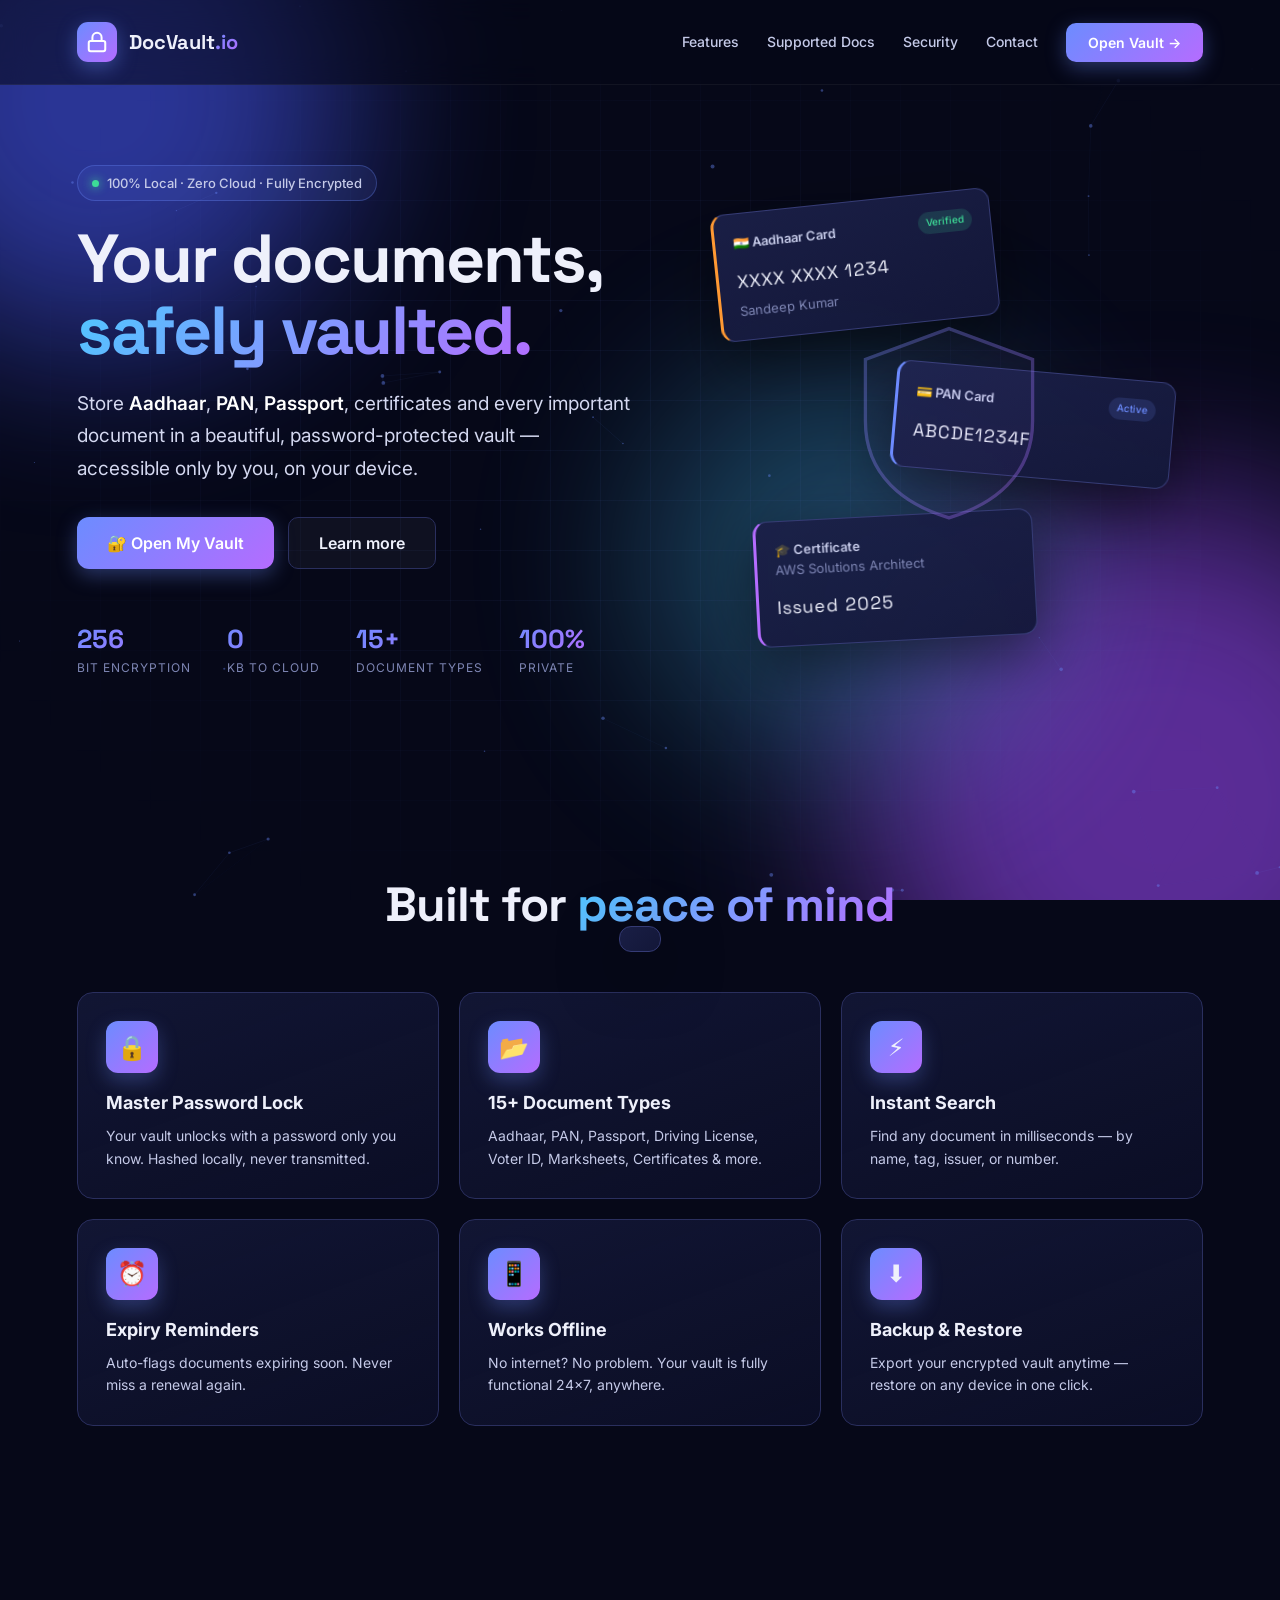
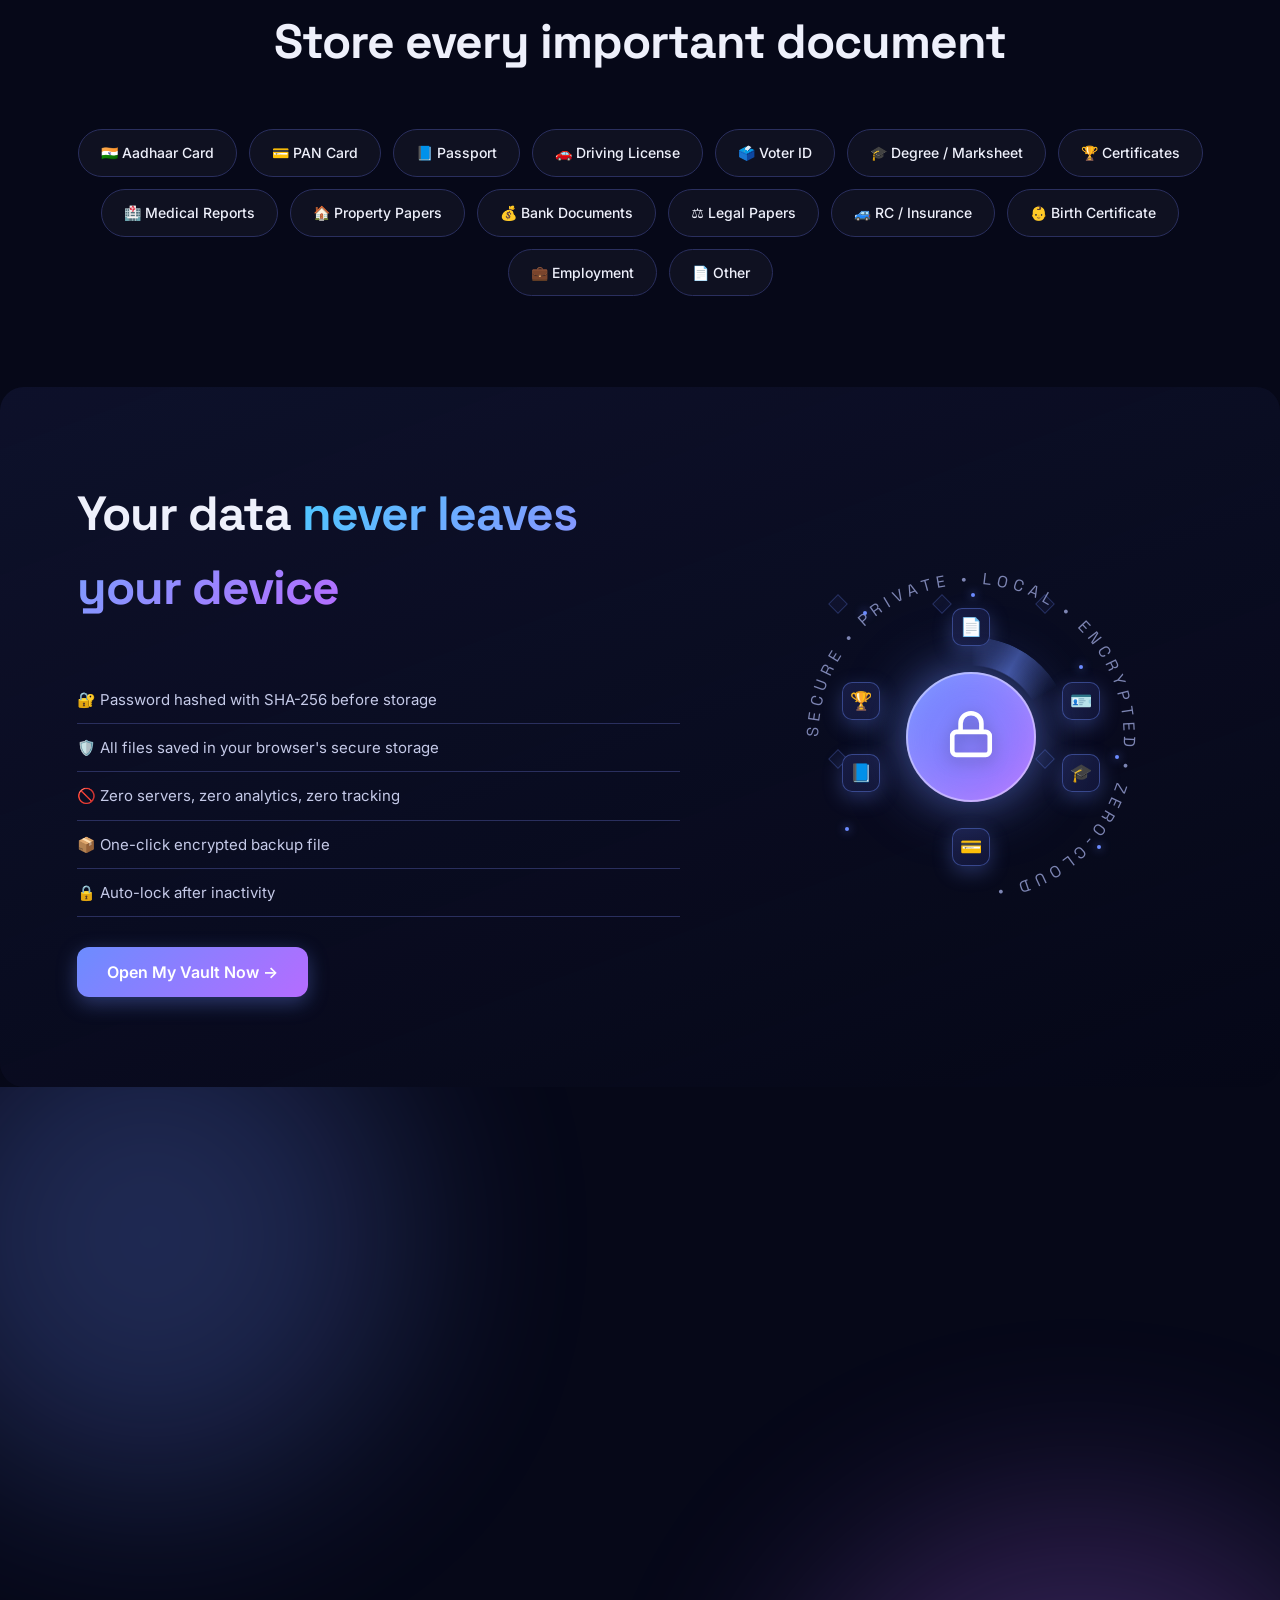
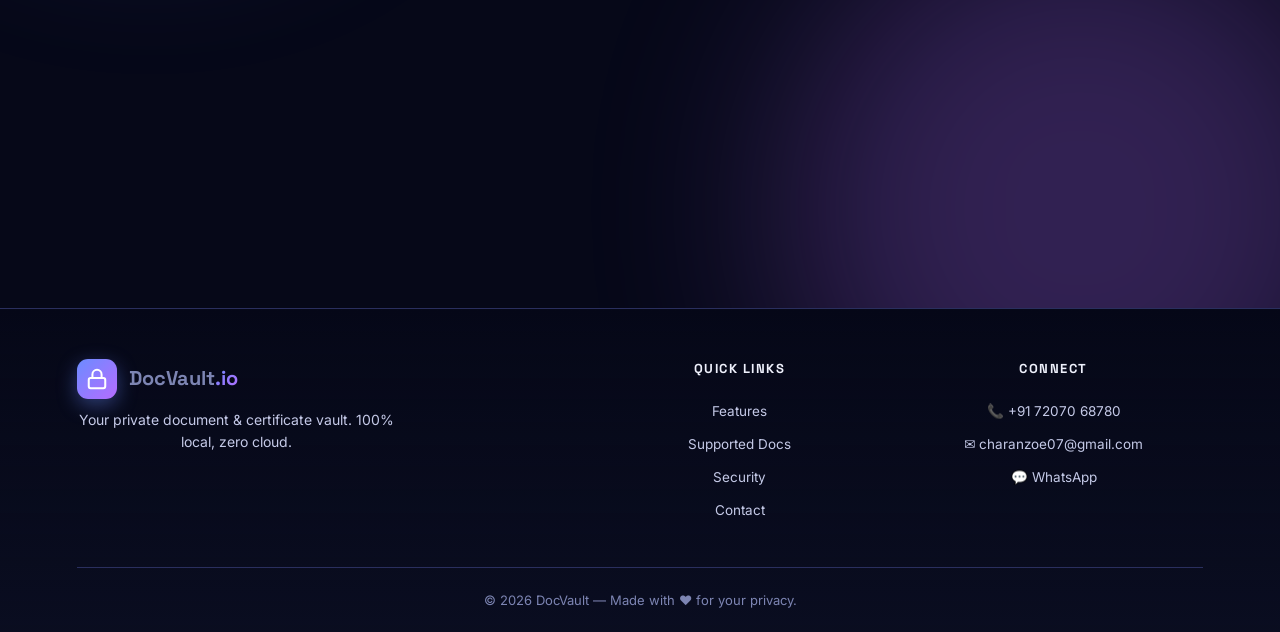
==== index.html @ 06a304a6 "Add mobile nav burger menu with dropdown for landing page links" ====
<!DOCTYPE html>
<html lang="en">
<head>
<meta charset="UTF-8" />
<meta name="viewport" content="width=device-width, initial-scale=1.0, viewport-fit=cover"/>
<meta name="theme-color" content="#0b1020"/>
<meta name="apple-mobile-web-app-capable" content="yes"/>
<meta name="apple-mobile-web-app-status-bar-style" content="black-translucent"/>
<meta name="mobile-web-app-capable" content="yes"/>
<meta name="description" content="DocVault — Secure, local-first vault for storing Aadhaar, PAN, certificates and all your important documents."/>
<title>DocVault — Secure Digital Document & Certificate Vault</title>
<link rel="preconnect" href="https://fonts.googleapis.com">
<link rel="preconnect" href="https://fonts.gstatic.com" crossorigin>
<link href="https://fonts.googleapis.com/css2?family=Inter:wght@400;500;600;700;800&family=Space+Grotesk:wght@500;700&family=Playfair+Display:ital,wght@1,700&display=swap" rel="stylesheet">
<link rel="stylesheet" href="styles.css"/>
</head>
<body>

<!-- ANIMATED BACKGROUND -->
<div class="bg-anim">
  <div class="orb orb1"></div>
  <div class="orb orb2"></div>
  <div class="orb orb3"></div>
  <div class="grid-overlay"></div>
  <canvas id="particles"></canvas>
</div>

<!-- LANDING / HERO -->
<section id="landing" class="landing">
  <nav class="nav-top">
    <div class="logo">
      <div class="logo-mark">
        <svg viewBox="0 0 24 24" fill="none" stroke="currentColor" stroke-width="2.2">
          <rect x="3" y="11" width="18" height="11" rx="2"/>
          <path d="M7 11V7a5 5 0 0110 0v4"/>
        </svg>
      </div>
      <div class="logo-text">DocVault<span>.io</span></div>
    </div>
    <button class="nav-burger" id="navBurger" aria-label="Menu">
      <span></span><span></span><span></span>
    </button>
    <div class="nav-links" id="navLinks">
      <a href="#features">Features</a>
      <a href="#docs">Supported Docs</a>
      <a href="#security">Security</a>
      <a href="#contact">Contact</a>
      <button id="goAppBtn" class="btn-primary">Open Vault →</button>
    </div>
  </nav>

  <div class="hero" id="heroSpot">
    <div class="hero-text">
      <div class="badge"><span class="dot"></span> 100% Local · Zero Cloud · Fully Encrypted</div>
      <h1>Your documents,<br/><span class="grad-text" id="rotateWord">safely vaulted.</span></h1>
      <p class="hero-sub">Store <b>Aadhaar</b>, <b>PAN</b>, <b>Passport</b>, certificates and every important document in a beautiful, password-protected vault — accessible only by you, on your device.</p>
      <div class="hero-cta">
        <button id="heroOpen" class="btn-primary big">🔐 Open My Vault</button>
        <button id="heroLearn" class="btn-ghost big">Learn more</button>
      </div>
      <div class="hero-stats">
        <div><b data-count="256">0</b><span>Bit Encryption</span></div>
        <div><b data-count="0">0</b><span>KB to Cloud</span></div>
        <div><b data-count="15" data-suffix="+">0</b><span>Document Types</span></div>
        <div><b data-count="100" data-suffix="%">0</b><span>Private</span></div>
      </div>
    </div>

    <div class="hero-visual">
      <div class="float-card card-aadhaar">
        <div class="fc-head">
          <span>🇮🇳 Aadhaar Card</span><span class="fc-status">Verified</span>
        </div>
        <div class="fc-num">XXXX XXXX 1234</div>
        <div class="fc-name">Sandeep Kumar</div>
      </div>
      <div class="float-card card-pan">
        <div class="fc-head"><span>💳 PAN Card</span><span class="fc-status ok">Active</span></div>
        <div class="fc-num">ABCDE1234F</div>
      </div>
      <div class="float-card card-cert">
        <div class="fc-head"><span>🎓 Certificate</span></div>
        <div class="fc-name">AWS Solutions Architect</div>
        <div class="fc-num">Issued 2025</div>
      </div>
      <div class="shield-anim">
        <svg viewBox="0 0 100 100">
          <defs>
            <linearGradient id="shieldG" x1="0" x2="1" y1="0" y2="1">
              <stop offset="0%" stop-color="#7b8cff"/>
              <stop offset="100%" stop-color="#b56cff"/>
            </linearGradient>
          </defs>
          <path d="M50 8 L88 22 V50 C88 75 70 88 50 94 C30 88 12 75 12 50 V22 Z"
                fill="url(#shieldG)" opacity=".15"/>
          <path d="M50 8 L88 22 V50 C88 75 70 88 50 94 C30 88 12 75 12 50 V22 Z"
                fill="none" stroke="url(#shieldG)" stroke-width="1.5"/>
          <path class="check-path" d="M35 52 L46 63 L66 40" fill="none" stroke="url(#shieldG)" stroke-width="3" stroke-linecap="round" stroke-linejoin="round"/>
        </svg>
      </div>
    </div>
  </div>

  <!-- FEATURES -->
  <section id="features" class="section">
    <h2 class="sec-title">Built for <span class="grad-text">peace of mind</span></h2>
    <div class="feat-grid">
      <div class="feat reveal">
        <div class="feat-icon">🔒</div>
        <h3>Master Password Lock</h3>
        <p>Your vault unlocks with a password only you know. Hashed locally, never transmitted.</p>
      </div>
      <div class="feat reveal">
        <div class="feat-icon">📂</div>
        <h3>15+ Document Types</h3>
        <p>Aadhaar, PAN, Passport, Driving License, Voter ID, Marksheets, Certificates & more.</p>
      </div>
      <div class="feat reveal">
        <div class="feat-icon">⚡</div>
        <h3>Instant Search</h3>
        <p>Find any document in milliseconds — by name, tag, issuer, or number.</p>
      </div>
      <div class="feat reveal">
        <div class="feat-icon">⏰</div>
        <h3>Expiry Reminders</h3>
        <p>Auto-flags documents expiring soon. Never miss a renewal again.</p>
      </div>
      <div class="feat reveal">
        <div class="feat-icon">📱</div>
        <h3>Works Offline</h3>
        <p>No internet? No problem. Your vault is fully functional 24×7, anywhere.</p>
      </div>
      <div class="feat reveal">
        <div class="feat-icon">⬇</div>
        <h3>Backup & Restore</h3>
        <p>Export your encrypted vault anytime — restore on any device in one click.</p>
      </div>
    </div>
  </section>

  <!-- SUPPORTED DOCS -->
  <section id="docs" class="section">
    <h2 class="sec-title">Store every important document</h2>
    <div class="doc-types">
      <div class="dt reveal">🇮🇳 Aadhaar Card</div>
      <div class="dt reveal">💳 PAN Card</div>
      <div class="dt reveal">📘 Passport</div>
      <div class="dt reveal">🚗 Driving License</div>
      <div class="dt reveal">🗳️ Voter ID</div>
      <div class="dt reveal">🎓 Degree / Marksheet</div>
      <div class="dt reveal">🏆 Certificates</div>
      <div class="dt reveal">🏥 Medical Reports</div>
      <div class="dt reveal">🏠 Property Papers</div>
      <div class="dt reveal">💰 Bank Documents</div>
      <div class="dt reveal">⚖️ Legal Papers</div>
      <div class="dt reveal">🚙 RC / Insurance</div>
      <div class="dt reveal">👶 Birth Certificate</div>
      <div class="dt reveal">💼 Employment</div>
      <div class="dt reveal">📄 Other</div>
    </div>
  </section>

  <!-- SECURITY -->
  <section id="security" class="section sec-security">
    <div class="sec-flex">
      <div>
        <h2 class="sec-title left">Your data <span class="grad-text">never leaves your device</span></h2>
        <ul class="sec-list">
          <li>🔐 Password hashed with SHA-256 before storage</li>
          <li>🛡️ All files saved in your browser's secure storage</li>
          <li>🚫 Zero servers, zero analytics, zero tracking</li>
          <li>📦 One-click encrypted backup file</li>
          <li>🔒 Auto-lock after inactivity</li>
        </ul>
        <button id="ctaOpen" class="btn-primary big">Open My Vault Now →</button>
      </div>
      <div class="vault-illus">
        <!-- Outer rotating ring with text -->
        <svg class="orbit-text" viewBox="0 0 200 200">
          <defs>
            <path id="textCircle" d="M 100,100 m -85,0 a 85,85 0 1,1 170,0 a 85,85 0 1,1 -170,0"/>
          </defs>
          <text fill="#7d85b3" font-size="9" letter-spacing="3" font-family="'Space Grotesk',monospace">
            <textPath href="#textCircle">SECURE • PRIVATE • LOCAL • ENCRYPTED • ZERO-CLOUD • </textPath>
          </text>
        </svg>

        <!-- Hex grid -->
        <div class="hex-grid">
          <div class="hex"></div><div class="hex"></div><div class="hex"></div>
          <div class="hex"></div><div class="hex"></div><div class="hex"></div>
        </div>

        <!-- Scan beam -->
        <div class="scan-beam"></div>

        <!-- Orbiting docs -->
        <div class="orbit">
          <div class="orb-doc d1">📄</div>
          <div class="orb-doc d2">🪪</div>
          <div class="orb-doc d3">🎓</div>
          <div class="orb-doc d4">💳</div>
          <div class="orb-doc d5">📘</div>
          <div class="orb-doc d6">🏆</div>
        </div>

        <!-- Inner vault core -->
        <div class="vault-core">
          <div class="vault-glow"></div>
          <div class="vault-icon">
            <svg viewBox="0 0 24 24" fill="none" stroke="white" stroke-width="2.2">
              <rect x="3" y="11" width="18" height="11" rx="2"/>
              <path d="M7 11V7a5 5 0 0110 0v4"/>
            </svg>
          </div>
          <div class="vault-pulse"></div>
        </div>

        <!-- Floating particles -->
        <span class="vp" style="--x:20%;--y:15%;--d:0s"></span>
        <span class="vp" style="--x:80%;--y:30%;--d:1s"></span>
        <span class="vp" style="--x:15%;--y:75%;--d:2s"></span>
        <span class="vp" style="--x:85%;--y:80%;--d:1.5s"></span>
        <span class="vp" style="--x:50%;--y:10%;--d:.5s"></span>
        <span class="vp" style="--x:90%;--y:55%;--d:2.5s"></span>
      </div>
    </div>
  </section>

  <!-- CONTACT SECTION -->
  <section id="contact" class="section sec-contact">
    <div class="contact-bg-deco">
      <div class="contact-blob b1"></div>
      <div class="contact-blob b2"></div>
    </div>

    <div class="contact-wrap reveal">
      <div class="contact-head">
        <span class="badge reveal"><span class="dot"></span> GET IN TOUCH</span>
        <h2 class="sec-title reveal">Have a question? <span class="grad-text">Let's talk.</span></h2>
        <p class="contact-sub reveal">Reach out anytime — happy to help with setup, feedback, or feature requests.<br/>We typically respond within a few hours.</p>
      </div>

      <div class="cc-list">
        <a href="https://wa.me/917207068780" target="_blank" class="cc-row reveal" style="--c:#25D366">
          <div class="cr-icon">
            <svg viewBox="0 0 24 24" fill="white"><path d="M17.472 14.382c-.297-.149-1.758-.867-2.03-.967-.273-.099-.471-.148-.67.15-.197.297-.767.966-.94 1.164-.173.199-.347.223-.644.075-.297-.15-1.255-.463-2.39-1.475-.883-.788-1.48-1.761-1.653-2.059-.173-.297-.018-.458.13-.606.134-.133.298-.347.446-.52.149-.174.198-.298.298-.497.099-.198.05-.371-.025-.52-.075-.149-.669-1.612-.916-2.207-.242-.579-.487-.5-.669-.51-.173-.008-.371-.01-.57-.01-.198 0-.52.074-.792.372-.272.297-1.04 1.016-1.04 2.479 0 1.462 1.065 2.875 1.213 3.074.149.198 2.096 3.2 5.077 4.487.709.306 1.262.489 1.694.625.712.227 1.36.195 1.871.118.571-.085 1.758-.719 2.006-1.413.248-.694.248-1.289.173-1.413-.074-.124-.272-.198-.57-.347m-5.421 7.403h-.004a9.87 9.87 0 01-5.031-1.378l-.361-.214-3.741.982.998-3.648-.235-.374a9.86 9.86 0 01-1.51-5.26c.001-5.45 4.436-9.884 9.888-9.884 2.64 0 5.122 1.03 6.988 2.898a9.825 9.825 0 012.893 6.994c-.003 5.45-4.437 9.884-9.885 9.884m8.413-18.297A11.815 11.815 0 0012.05 0C5.495 0 .16 5.335.157 11.892c0 2.096.547 4.142 1.588 5.945L.057 24l6.305-1.654a11.882 11.882 0 005.683 1.448h.005c6.554 0 11.89-5.335 11.893-11.893a11.821 11.821 0 00-3.48-8.413z"/></svg>
          </div>
          <div class="cr-info">
            <h3>WhatsApp</h3>
            <span>FASTEST REPLY</span>
          </div>
          <span class="cr-arrow">→</span>
        </a>

        <a href="tel:+917207068780" class="cc-row reveal" style="--c:#4cc9ff">
          <div class="cr-icon">
            <svg viewBox="0 0 24 24" fill="none" stroke="white" stroke-width="2" stroke-linecap="round" stroke-linejoin="round"><path d="M22 16.92v3a2 2 0 0 1-2.18 2 19.79 19.79 0 0 1-8.63-3.07 19.5 19.5 0 0 1-6-6 19.79 19.79 0 0 1-3.07-8.67A2 2 0 0 1 4.11 2h3a2 2 0 0 1 2 1.72 12.84 12.84 0 0 0 .7 2.81 2 2 0 0 1-.45 2.11L8.09 9.91a16 16 0 0 0 6 6l1.27-1.27a2 2 0 0 1 2.11-.45 12.84 12.84 0 0 0 2.81.7A2 2 0 0 1 22 16.92z"/></svg>
          </div>
          <div class="cr-info">
            <h3>Call</h3>
            <span>+91 72070 68780</span>
          </div>
          <span class="cr-arrow">→</span>
        </a>

        <a href="mailto:charanzoe07@gmail.com" class="cc-row reveal" style="--c:#ec407a">
          <div class="cr-icon">
            <svg viewBox="0 0 24 24" fill="none" stroke="white" stroke-width="2" stroke-linecap="round" stroke-linejoin="round"><path d="M4 4h16c1.1 0 2 .9 2 2v12c0 1.1-.9 2-2 2H4c-1.1 0-2-.9-2-2V6c0-1.1.9-2 2-2z"/><polyline points="22,6 12,13 2,6"/></svg>
          </div>
          <div class="cr-info">
            <h3>Email</h3>
            <span>charanzoe07@gmail.com</span>
          </div>
          <span class="cr-arrow">→</span>
        </a>
      </div>
    </div>
  </section>

  <footer class="foot">
    <div class="foot-grid">
      <div>
        <div class="logo" style="margin-bottom:10px">
          <div class="logo-mark"><svg viewBox="0 0 24 24" fill="none" stroke="currentColor" stroke-width="2.2"><rect x="3" y="11" width="18" height="11" rx="2"/><path d="M7 11V7a5 5 0 0110 0v4"/></svg></div>
          <div class="logo-text">DocVault<span>.io</span></div>
        </div>
        <p class="foot-tag">Your private document & certificate vault. 100% local, zero cloud.</p>
      </div>
      <div>
        <h5>Quick Links</h5>
        <a href="#features">Features</a>
        <a href="#docs">Supported Docs</a>
        <a href="#security">Security</a>
        <a href="#contact">Contact</a>
      </div>
      <div>
        <h5>Connect</h5>
        <a href="tel:+917207068780">📞 +91 72070 68780</a>
        <a href="mailto:charanzoe07@gmail.com">✉ charanzoe07@gmail.com</a>
        <a href="https://wa.me/917207068780" target="_blank">💬 WhatsApp</a>
      </div>
    </div>
    <div class="foot-bottom">
      <p>© 2026 DocVault — Made with ❤ for your privacy.</p>
    </div>
  </footer>

</section>

<!-- LOCK SCREEN -->
<div id="lockScreen" class="lock-screen hidden">
  <div class="lock-shell">

    <!-- LEFT: Brand / animation panel -->
    <div class="lock-left">
      <div class="ll-top">
        <div class="ll-brand">
          <div class="logo-mark">
            <svg viewBox="0 0 24 24" fill="none" stroke="currentColor" stroke-width="2.2">
              <rect x="3" y="11" width="18" height="11" rx="2"/>
              <path d="M7 11V7a5 5 0 0110 0v4"/>
            </svg>
          </div>
          <span>DocVault</span>
        </div>
      </div>

      <!-- Animated lock visual -->
      <div class="ll-visual">
        <div class="ll-rings">
          <span></span><span></span><span></span><span></span>
        </div>
        <div class="ll-shield">
          <svg viewBox="0 0 100 100">
            <defs>
              <linearGradient id="lsg" x1="0" y1="0" x2="1" y2="1">
                <stop offset="0%" stop-color="#6c8cff"/>
                <stop offset="100%" stop-color="#b56cff"/>
              </linearGradient>
            </defs>
            <path d="M50 6 L88 22 V52 C88 76 70 92 50 96 C30 92 12 76 12 52 V22 Z"
                  fill="url(#lsg)" opacity=".25"/>
            <path d="M50 6 L88 22 V52 C88 76 70 92 50 96 C30 92 12 76 12 52 V22 Z"
                  fill="none" stroke="url(#lsg)" stroke-width="1.5"/>
          </svg>
          <div class="ll-keyhole">
            <svg viewBox="0 0 24 24" fill="none" stroke="white" stroke-width="2.2">
              <rect x="3" y="11" width="18" height="11" rx="2"/>
              <path d="M7 11V7a5 5 0 0110 0v4"/>
            </svg>
          </div>
          <div class="ll-scan"></div>
        </div>
        <div class="ll-orbit-mini">
          <span style="--i:0">📄</span>
          <span style="--i:1">🪪</span>
          <span style="--i:2">🎓</span>
          <span style="--i:3">💳</span>
          <span style="--i:4">📘</span>
        </div>
      </div>

      <!-- Trust badges -->
      <div class="ll-trust">
        <div class="trust-item"><b>🔐</b><span>SHA-256<br/>Hashed</span></div>
        <div class="trust-item"><b>🛡</b><span>Local<br/>Storage</span></div>
        <div class="trust-item"><b>🚫</b><span>No<br/>Tracking</span></div>
      </div>

      <p class="ll-quote">"Your documents. Your device. Your control."</p>
    </div>

    <!-- RIGHT: Form panel -->
    <div class="lock-right">
      <button class="lock-back" id="backLanding">← Back</button>

      <div class="lr-content">
        <!-- Mode pill -->
        <div class="mode-pill" id="modePill">🔐 SECURE LOGIN</div>

        <h1 id="lockTitle">Welcome Back</h1>
        <p class="lock-sub" id="lockSub">Unlock your vault to access documents</p>

        <!-- Password field -->
        <div class="lr-field">
          <label for="masterPass">Master Password</label>
          <div class="pass-wrap">
            <input type="password" id="masterPass" placeholder="••••••••" autocomplete="off"/>
            <button type="button" class="eye" id="eyeBtn" tabindex="-1">👁</button>
          </div>
        </div>

        <!-- Confirm field (only first time) -->
        <div class="lr-field hidden" id="confirmWrap">
          <label for="confirmPass">Confirm Password</label>
          <div class="pass-wrap">
            <input type="password" id="confirmPass" placeholder="Re-enter password" autocomplete="off"/>
          </div>
        </div>

        <!-- Strength bar (first time only) -->
        <div class="strength-wrap hidden" id="strengthWrap">
          <div class="strength-bar"><div id="lockStrength"></div></div>
          <small id="lockStrengthText" class="muted">Strength: —</small>
        </div>

        <!-- Error message -->
        <div class="lock-error hidden" id="lockError">
          <span>⚠</span><span id="lockErrorText">Wrong password</span>
        </div>

        <button id="unlockBtn" class="lr-submit">
          <span class="lr-icon">🔓</span>
          <span class="lr-label">Unlock Vault</span>
          <span class="lr-arrow">→</span>
        </button>

        <p class="lock-hint" id="lockHint">Enter your master password to continue.</p>

        <div class="lr-divider"><span>OR</span></div>

        <div class="lr-actions">
          <button class="lr-link" id="forgotBtn">🔑 Forgot password?</button>
        </div>

        <div class="lr-footer">
          <span class="dot-live"></span> Encrypted · Local only · Never uploaded
        </div>
      </div>
    </div>
  </div>
</div>

<!-- RECOVERY SETUP (shown after first vault creation) -->
<div class="modal hidden" id="recoverySetupModal">
  <div class="modal-card">
    <div class="modal-head">
      <h2>🔑 Set Up Recovery</h2>
      <button class="close" data-close>✕</button>
    </div>
    <div class="modal-body">
      <p class="muted" style="margin-top:0">Your password is encrypted and <b>cannot be recovered</b>. Set up at least one of these so you don't lose access to your vault.</p>

      <h3 style="margin-top:18px;font-family:'Space Grotesk',sans-serif;font-size:15px">📥 Recovery Key</h3>
      <p class="muted">Save this key somewhere safe. Use it to reset your password later.</p>

      <!-- Length picker -->
      <div class="key-length">
        <label class="kl-label">Key Length</label>
        <div class="kl-chips">
          <button type="button" class="kl-chip" data-len="8">8</button>
          <button type="button" class="kl-chip active" data-len="16">16</button>
          <button type="button" class="kl-chip" data-len="20">20</button>
          <button type="button" class="kl-chip" data-len="24">24</button>
          <button type="button" class="kl-chip" data-len="32">32</button>
          <button type="button" class="kl-chip" data-len="custom">Custom</button>
        </div>
        <input type="number" id="customLen" class="hidden" min="6" max="64" placeholder="Enter length (6-64)" value="16"/>
        <div class="kl-meta"><span id="keyStrength">●●●● Strong</span><span id="keyChars">16 chars</span></div>
      </div>

      <div class="recovery-key" id="recoveryKey">XXXX-XXXX-XXXX-XXXX</div>
      <div class="rk-actions">
        <button type="button" class="ghost" id="regenKeyBtn">🔄 Regenerate</button>
        <button type="button" class="ghost" id="copyKeyBtn">📋 Copy</button>
        <button type="button" class="ghost" id="downloadKeyBtn">⬇ Download</button>
      </div>

      <hr/>

      <h3 style="font-family:'Space Grotesk',sans-serif;font-size:15px">❓ Security Question</h3>
      <p class="muted">A backup way to recover access.</p>
      <label>Choose a question
        <select id="recQuestion">
          <option value="pet">What was the name of your first pet?</option>
          <option value="city">In which city were you born?</option>
          <option value="school">Name of your first school?</option>
          <option value="mother">Your mother's maiden name?</option>
          <option value="teacher">Favorite childhood teacher?</option>
          <option value="custom">Custom question...</option>
        </select>
      </label>
      <label class="hidden" id="customQWrap">Custom question
        <input type="text" id="recCustomQ" placeholder="Enter your custom question"/>
      </label>
      <label>Your answer
        <input type="text" id="recAnswer" placeholder="Answer (case-insensitive)"/>
      </label>

      <div class="modal-foot">
        <button type="button" class="ghost" id="skipRecBtn">Skip for now</button>
        <button type="button" class="primary" id="saveRecBtn">✓ Save Recovery</button>
      </div>
    </div>
  </div>
</div>

<!-- FORGOT PASSWORD MODAL -->
<div class="modal hidden" id="forgotModal">
  <div class="modal-card">
    <div class="modal-head">
      <h2>🔑 Recover Access</h2>
      <button class="close" data-close>✕</button>
    </div>
    <div class="modal-body">
      <div class="rec-tabs">
        <button class="rtab active" data-rtab="key">📥 Recovery Key</button>
        <button class="rtab" data-rtab="question">❓ Security Q</button>
        <button class="rtab" data-rtab="reset">🗑 Reset Vault</button>
      </div>

      <!-- KEY -->
      <div class="rtab-panel active" data-rpanel="key">
        <p class="muted">Enter your 16-character recovery key (with or without dashes).</p>
        <label>Recovery Key
          <input type="text" id="recKeyInput" placeholder="XXXX-XXXX-XXXX-XXXX" style="text-transform:uppercase;font-family:'Space Grotesk',monospace;letter-spacing:2px"/>
        </label>
        <label>New Password
          <input type="password" id="recNewPass" placeholder="Min 6 characters"/>
        </label>
        <label>Confirm New Password
          <input type="password" id="recNewPass2" placeholder="Re-enter password"/>
        </label>
        <button class="primary" id="recoverByKeyBtn">🔓 Reset Password</button>
        <p class="muted small" id="noKeyMsg" style="margin-top:12px"></p>
      </div>

      <!-- QUESTION -->
      <div class="rtab-panel" data-rpanel="question">
        <p class="muted">Answer the security question you set up.</p>
        <div class="question-box" id="questionDisplay">No security question set</div>
        <label>Your Answer
          <input type="text" id="recAnswerInput" placeholder="Your answer"/>
        </label>
        <label>New Password
          <input type="password" id="recQNewPass" placeholder="Min 6 characters"/>
        </label>
        <label>Confirm New Password
          <input type="password" id="recQNewPass2" placeholder="Re-enter password"/>
        </label>
        <button class="primary" id="recoverByQBtn">🔓 Reset Password</button>
      </div>

      <!-- RESET -->
      <div class="rtab-panel" data-rpanel="reset">
        <div class="warn-box">
          <h4>⚠ Last Resort: Wipe & Start Over</h4>
          <p>If you have neither your recovery key nor your security answer, the only option is to <b>permanently delete all documents</b> and create a fresh vault. <span style="color:var(--red)">This cannot be undone.</span></p>
        </div>
        <button class="ghost danger" id="wipeVaultBtn" style="width:100%;padding:13px;font-size:14px">🗑 Wipe Vault & Reset</button>
      </div>
    </div>
  </div>
</div>

<!-- APP -->
<div id="app" class="app hidden">

  <aside class="sidebar">
    <div class="brand">
      <div class="logo-mark sm">
        <svg viewBox="0 0 24 24" fill="none" stroke="currentColor" stroke-width="2.2">
          <rect x="3" y="11" width="18" height="11" rx="2"/>
          <path d="M7 11V7a5 5 0 0110 0v4"/>
        </svg>
      </div>
      <span>DocVault</span>
    </div>

    <button class="add-btn" id="addBtn">
      <span>+</span> Add Document
    </button>

    <nav class="nav">
      <h4>Library</h4>
      <ul id="categoryList">
        <li class="active" data-cat="all">📁 All Documents</li>
        <li data-cat="favorites">⭐ Favorites</li>
        <li data-cat="expiring">⏰ Expiring Soon</li>
      </ul>
      <h4>Identity</h4>
      <ul>
        <li data-cat="aadhaar">🇮🇳 Aadhaar</li>
        <li data-cat="pan">💳 PAN Card</li>
        <li data-cat="passport">📘 Passport</li>
        <li data-cat="dl">🚗 Driving License</li>
        <li data-cat="voter">🗳️ Voter ID</li>
        <li data-cat="birth">👶 Birth Certificate</li>
      </ul>
      <h4>Education</h4>
      <ul>
        <li data-cat="certificate">🏆 Certificates</li>
        <li data-cat="degree">🎓 Degree / Marksheet</li>
      </ul>
      <h4>Other</h4>
      <ul>
        <li data-cat="medical">🏥 Medical</li>
        <li data-cat="financial">💰 Financial</li>
        <li data-cat="legal">⚖️ Legal</li>
        <li data-cat="vehicle">🚙 Vehicle (RC/Ins)</li>
        <li data-cat="property">🏠 Property</li>
        <li data-cat="employment">💼 Employment</li>
        <li data-cat="other">📄 Other</li>
      </ul>
    </nav>

    <div class="sidebar-footer">
      <button id="settingsBtn" class="ghost">⚙ Settings & Security</button>
      <button id="exportBtn" class="ghost">⬇ Export Backup</button>
      <button id="importBtn" class="ghost">⬆ Import Backup</button>
      <button id="lockBtn" class="ghost">🔒 Lock Vault</button>
    </div>
  </aside>

  <main class="main">
    <header class="topbar">
      <button class="menu-toggle" id="menuToggle" aria-label="Menu">☰</button>
      <div class="search-wrap">
        <span class="search-icon">🔍</span>
        <input type="text" id="searchInput" placeholder="Search documents, tags, issuers, numbers..."/>
      </div>
      <div class="topbar-info">
        <div class="view-toggle">
          <button class="vt active" data-view="grid" title="Grid">▦</button>
          <button class="vt" data-view="list" title="List">☰</button>
        </div>
        <span id="docCount" class="count-pill">0 docs</span>
      </div>
    </header>

    <!-- CATEGORY HERO BANNER -->
    <div class="cat-hero" id="catHero">
      <div class="cat-hero-bg" id="catHeroBg"></div>
      <div class="cat-hero-content">
        <div class="cat-hero-icon" id="catHeroIcon">📁</div>
        <div>
          <h1 id="catHeroTitle">All Documents</h1>
          <p id="catHeroSub">Browse your complete vault</p>
        </div>
      </div>
    </div>
    <section class="content" id="content">
      <!-- STATS DASHBOARD -->
      <div class="stats-dash" id="statsDash">
        <div class="stat-card stat-1">
          <div class="stat-icon">📂</div>
          <div class="stat-info"><b id="statTotal">0</b><span>Total Documents</span></div>
        </div>
        <div class="stat-card stat-2">
          <div class="stat-icon">⭐</div>
          <div class="stat-info"><b id="statFav">0</b><span>Favorites</span></div>
        </div>
        <div class="stat-card stat-3">
          <div class="stat-icon">⏰</div>
          <div class="stat-info"><b id="statExp">0</b><span>Expiring Soon</span></div>
        </div>
        <div class="stat-card stat-4">
          <div class="stat-icon">📎</div>
          <div class="stat-info"><b id="statFiles">0</b><span>With Files</span></div>
        </div>
      </div>
      <div class="empty-state" id="emptyState">
        <div class="empty-illus">
          <div class="ring"></div>
          <div class="ring r2"></div>
          <div class="empty-icon">📂</div>
        </div>
        <h2>Your vault is empty</h2>
        <p>Click <b>+ Add Document</b> to safely store your first Aadhaar, certificate, or any document.</p>
        <button class="btn-primary" id="emptyAdd">+ Add Your First Document</button>
      </div>
      <div class="grid" id="docGrid"></div>
    </section>
  </main>
</div>

<!-- ADD/EDIT MODAL -->
<div class="modal hidden" id="docModal">
  <div class="modal-card">
    <div class="modal-head">
      <h2 id="modalTitle">Add Document</h2>
      <button class="close" data-close>✕</button>
    </div>
    <form id="docForm" class="modal-body">
      <label>Document Name *
        <input type="text" id="fName" required placeholder="e.g. My Aadhaar Card"/>
      </label>
      <div class="row">
        <label>Category
          <select id="fCategory">
            <option value="aadhaar">🇮🇳 Aadhaar Card</option>
            <option value="pan">💳 PAN Card</option>
            <option value="passport">📘 Passport</option>
            <option value="dl">🚗 Driving License</option>
            <option value="voter">🗳️ Voter ID</option>
            <option value="birth">👶 Birth Certificate</option>
            <option value="certificate">🏆 Certificate</option>
            <option value="degree">🎓 Degree / Marksheet</option>
            <option value="medical">🏥 Medical</option>
            <option value="financial">💰 Financial</option>
            <option value="legal">⚖️ Legal</option>
            <option value="vehicle">🚙 Vehicle (RC/Insurance)</option>
            <option value="property">🏠 Property</option>
            <option value="employment">💼 Employment</option>
            <option value="other">📄 Other</option>
          </select>
        </label>
        <label>Issuer / Issued by
          <input type="text" id="fIssuer" placeholder="e.g. UIDAI, Govt of India..."/>
        </label>
      </div>
      <div class="row">
        <label>Document Number
          <input type="text" id="fNumber" placeholder="ID / Reg / Roll number"/>
        </label>
        <label>Issue Date
          <input type="date" id="fIssue"/>
        </label>
        <label>Expiry Date
          <input type="date" id="fExpiry"/>
        </label>
      </div>
      <label>Holder Name
        <input type="text" id="fHolder" placeholder="Name as on document"/>
      </label>
      <label>Tags (comma separated)
        <input type="text" id="fTags" placeholder="personal, kyc, 2025"/>
      </label>
      <label>Notes
        <textarea id="fNotes" rows="2" placeholder="Anything to remember..."></textarea>
      </label>
      <label class="upload-label">Upload File (PDF / Image, max 8MB)
        <div class="dropzone" id="dropzone">
          <input type="file" id="fFile" accept="image/*,application/pdf"/>
          <div class="dz-content">
            <div class="dz-icon">📎</div>
            <div>Drop file here or <b>click to browse</b></div>
            <small id="fileInfo" class="muted"></small>
          </div>
        </div>
      </label>
      <div class="modal-foot">
        <button type="button" class="ghost" data-close>Cancel</button>
        <button type="submit" class="primary">💾 Save to Vault</button>
      </div>
    </form>
  </div>
</div>

<!-- VIEW MODAL -->
<div class="modal hidden" id="viewModal">
  <div class="modal-card big">
    <div class="modal-head">
      <h2 id="viewTitle">Document</h2>
      <div class="head-actions">
        <button class="ghost" id="favBtn">⭐</button>
        <button class="ghost" id="editBtn">✏ Edit</button>
        <button class="ghost danger" id="delBtn">🗑 Delete</button>
        <button class="close" data-close>✕</button>
      </div>
    </div>
    <div class="modal-body" id="viewBody"></div>
  </div>
</div>

<!-- SETTINGS / SECURITY MODAL -->
<div class="modal hidden" id="settingsModal">
  <div class="modal-card">
    <div class="modal-head">
      <h2>⚙ Settings & Security</h2>
      <button class="close" data-close>✕</button>
    </div>
    <div class="modal-body settings-body">
      <div class="settings-tabs">
        <button class="stab active" data-tab="security">🔒 Security</button>
        <button class="stab" data-tab="appearance">🎨 Appearance</button>
        <button class="stab" data-tab="data">💾 Data</button>
        <button class="stab" data-tab="about">ℹ About</button>
      </div>

      <!-- SECURITY TAB -->
      <div class="stab-panel active" data-panel="security">
        <h3>Change Master Password</h3>
        <p class="muted">Use a strong password — it's the only key to your vault.</p>
        <label>Current Password
          <input type="password" id="curPass" placeholder="Enter current password"/>
        </label>
        <label>New Password
          <input type="password" id="newPass" placeholder="Min 6 characters"/>
          <div class="strength-bar"><div id="strengthFill"></div></div>
          <small id="strengthText" class="muted">Strength: —</small>
        </label>
        <label>Confirm New Password
          <input type="password" id="newPass2" placeholder="Re-enter new password"/>
        </label>
        <button class="primary" id="changePassBtn">🔐 Change Password</button>

        <hr/>

        <h3>Recovery Options</h3>
        <p class="muted">Set up a recovery key & security question so you never lose access.</p>
        <div class="rec-status" id="recStatus">
          <div class="rec-item" id="recKeyStatus"><span>📥 Recovery Key</span><b>Not set</b></div>
          <div class="rec-item" id="recQStatus"><span>❓ Security Question</span><b>Not set</b></div>
        </div>
        <button class="ghost" id="setupRecBtn" style="width:100%;padding:11px;margin-top:10px">⚙ Set Up / Update Recovery</button>

        <hr/>

        <h3>Auto-Lock</h3>
        <p class="muted">Automatically lock vault after inactivity.</p>
        <label>Lock after
          <select id="autoLock">
            <option value="0">Never</option>
            <option value="60">1 minute</option>
            <option value="300">5 minutes</option>
            <option value="600">10 minutes</option>
            <option value="1800">30 minutes</option>
          </select>
        </label>

        <hr/>

        <h3>Privacy</h3>
        <label class="switch-row">
          <span>Hide sensitive numbers (mask Aadhaar/PAN)</span>
          <input type="checkbox" id="maskToggle" class="switch"/>
        </label>
        <label class="switch-row">
          <span>Require password for downloads</span>
          <input type="checkbox" id="dlGuard" class="switch"/>
        </label>
      </div>

      <!-- APPEARANCE TAB -->
      <div class="stab-panel" data-panel="appearance">
        <h3>Theme</h3>
        <div class="theme-grid">
          <div class="theme-card active" data-theme="aurora">
            <div class="theme-preview aurora"></div><span>Aurora</span>
          </div>
          <div class="theme-card" data-theme="midnight">
            <div class="theme-preview midnight"></div><span>Midnight</span>
          </div>
          <div class="theme-card" data-theme="ember">
            <div class="theme-preview ember"></div><span>Ember</span>
          </div>
          <div class="theme-card" data-theme="forest">
            <div class="theme-preview forest"></div><span>Forest</span>
          </div>
          <div class="theme-card" data-theme="ocean">
            <div class="theme-preview ocean"></div><span>Ocean</span>
          </div>
          <div class="theme-card" data-theme="rose">
            <div class="theme-preview rose"></div><span>Rose</span>
          </div>
        </div>
        <hr/>
        <label class="switch-row">
          <span>Show animated background</span>
          <input type="checkbox" id="bgToggle" class="switch" checked/>
        </label>
        <label class="switch-row">
          <span>Show category banner</span>
          <input type="checkbox" id="banToggle" class="switch" checked/>
        </label>
      </div>

      <!-- DATA TAB -->
      <div class="stab-panel" data-panel="data">
        <h3>Backup & Restore</h3>
        <p class="muted">Your vault is stored only on this device. Back up regularly.</p>
        <div class="data-actions">
          <button class="ghost" id="exportBtn2">⬇ Export Backup (.json)</button>
          <button class="ghost" id="importBtn2">⬆ Import Backup</button>
        </div>
        <hr/>
        <h3>Storage</h3>
        <div class="storage-info">
          <div><b id="docCountStat">0</b><span>Documents</span></div>
          <div><b id="storageUsed">0 KB</b><span>Used</span></div>
        </div>
        <hr/>
        <h3 style="color:var(--red)">Danger Zone</h3>
        <p class="muted">Permanently delete all documents from this device.</p>
        <button class="ghost danger" id="clearVaultBtn">🗑 Clear Entire Vault</button>
      </div>

      <!-- ABOUT -->
      <div class="stab-panel" data-panel="about">
        <div class="about-box">
          <div class="logo-mark big-logo">
            <svg viewBox="0 0 24 24" fill="none" stroke="currentColor" stroke-width="2.2">
              <rect x="3" y="11" width="18" height="11" rx="2"/>
              <path d="M7 11V7a5 5 0 0110 0v4"/>
            </svg>
          </div>
          <h2>DocVault</h2>
          <p class="muted">Version 2.0 · Local-First Document Vault</p>
          <ul class="about-list">
            <li>🔐 SHA-256 password hashing</li>
            <li>🛡 Client-side only — zero server storage</li>
            <li>📦 Browser-secure localStorage</li>
            <li>🚫 No tracking, no analytics, no ads</li>
            <li>♾ Free forever</li>
          </ul>
          <p class="muted small">Made with ❤ for your privacy.</p>
        </div>
      </div>
    </div>
  </div>
</div>

<!-- CONFIRM DIALOG -->
<div class="modal hidden" id="confirmModal">
  <div class="modal-card confirm-card">
    <div class="confirm-icon">⚠</div>
    <h2 id="confirmTitle">Delete Document?</h2>
    <p id="confirmMsg" class="muted">Are you sure you want to delete this document? This action cannot be undone.</p>
    <div id="confirmDoc" class="confirm-doc-info"></div>
    <div class="confirm-actions">
      <button class="ghost" id="confirmNo">Cancel</button>
      <button class="primary danger-btn" id="confirmYes">🗑 Yes, Delete</button>
    </div>
  </div>
</div>

<input type="file" id="importFile" accept="application/json" hidden/>

<div id="toast" class="toast"></div>

<script src="app.js"></script>
</body>
</html>
---- styles.css ----
/* ============ DOCVAULT — PROFESSIONAL UI ============ */
:root {
  --bg: #060818;
  --bg-2: #0c1029;
  --panel: #131739;
  --panel-2: #1a1f47;
  --border: #2a2f5e;
  --border-2: #353b75;
  --text: #eef0fb;
  --text-2: #c5cae8;
  --muted: #7d85b3;
  --accent: #6c8cff;
  --accent-2: #b56cff;
  --accent-3: #4cc9ff;
  --green: #3ddc97;
  --red: #ff6b81;
  --yellow: #ffcc66;
  --shadow-lg: 0 20px 60px rgba(0,0,0,.5);
  --shadow-md: 0 8px 30px rgba(0,0,0,.35);
  --grad: linear-gradient(135deg, #6c8cff, #b56cff);
  --grad-2: linear-gradient(135deg, #4cc9ff, #b56cff);
  --radius: 16px;
}

*, *::before, *::after { box-sizing: border-box; }
html, body {
  margin: 0; padding: 0;
  width: 100%; max-width: 100%;
  overflow-x: hidden;
}
body {
  font-family: 'Inter', system-ui, -apple-system, sans-serif;
  color: var(--text);
  background: var(--bg);
  min-height: 100vh;
  min-height: 100dvh;
  overflow-x: hidden;
  -webkit-font-smoothing: antialiased;
  -webkit-text-size-adjust: 100%;
  line-height: 1.55;
  position: relative;
}
img, svg, video, canvas { max-width: 100%; height: auto; }
input, textarea, select { max-width: 100%; }
.hidden { display: none !important; }
button { font-family: inherit; }

/* ===== ANIMATED BACKGROUND ===== */
.bg-anim {
  position: fixed; inset: 0; z-index: -1; overflow: hidden;
}
.orb {
  position: absolute; border-radius: 50%;
  filter: blur(90px); opacity: .55;
  animation: float 18s ease-in-out infinite;
}
.orb1 { width: 500px; height: 500px; background: #4a5cff; top: -150px; left: -150px; }
.orb2 { width: 600px; height: 600px; background: #a04cff; bottom: -200px; right: -180px; animation-delay: -6s; }
.orb3 { width: 400px; height: 400px; background: #4cc9ff; top: 40%; left: 50%; opacity: .3; animation-delay: -12s; }
@keyframes float {
  0%,100% { transform: translate(0,0) scale(1); }
  33% { transform: translate(60px,-40px) scale(1.1); }
  66% { transform: translate(-40px,50px) scale(.95); }
}
.grid-overlay {
  position: absolute; inset: 0;
  background-image:
    linear-gradient(rgba(108,140,255,.05) 1px, transparent 1px),
    linear-gradient(90deg, rgba(108,140,255,.05) 1px, transparent 1px);
  background-size: 50px 50px;
  mask-image: radial-gradient(ellipse at center, black 30%, transparent 80%);
}
#particles { position: absolute; inset: 0; }

/* ===== LANDING ===== */
.nav-top {
  display: flex; align-items: center; justify-content: space-between;
  padding: 22px 6%; position: sticky; top: 0; z-index: 20;
  backdrop-filter: blur(14px);
  background: rgba(6,8,24,.55);
  border-bottom: 1px solid rgba(255,255,255,.05);
}
.logo { display: flex; align-items: center; gap: 12px; }
.logo-mark {
  width: 40px; height: 40px;
  background: var(--grad);
  border-radius: 11px; display: flex; align-items: center; justify-content: center;
  color: white; box-shadow: 0 6px 20px rgba(108,140,255,.4);
  animation: pulseLogo 3s ease-in-out infinite;
}
.logo-mark.sm { width: 32px; height: 32px; border-radius: 9px; }
.logo-mark svg { width: 22px; height: 22px; }
.logo-mark.sm svg { width: 18px; height: 18px; }
@keyframes pulseLogo {
  0%,100% { box-shadow: 0 6px 20px rgba(108,140,255,.4); }
  50% { box-shadow: 0 6px 30px rgba(181,108,255,.6); }
}
.logo-text { font-family: 'Space Grotesk', sans-serif; font-weight: 700; font-size: 20px; }
.logo-text span { background: var(--grad); -webkit-background-clip: text; background-clip: text; color: transparent; }
.nav-links { display: flex; align-items: center; gap: 28px; }
.nav-links a { color: var(--text-2); text-decoration: none; font-size: 14px; font-weight: 500; transition: color .2s; }
.nav-links a:hover { color: white; }

.btn-primary {
  background: var(--grad); color: white; border: none;
  padding: 11px 22px; border-radius: 10px; font-weight: 600; font-size: 14px;
  cursor: pointer; box-shadow: 0 6px 20px rgba(108,140,255,.35);
  transition: transform .15s, box-shadow .2s;
  position: relative; overflow: hidden;
}
.btn-primary::after {
  content: ''; position: absolute; top: 0; left: -100%; width: 100%; height: 100%;
  background: linear-gradient(90deg, transparent, rgba(255,255,255,.25), transparent);
  transition: left .6s;
}
.btn-primary:hover { transform: translateY(-2px); box-shadow: 0 10px 30px rgba(181,108,255,.5); }
.btn-primary:hover::after { left: 100%; }
.btn-primary.big { padding: 15px 30px; font-size: 16px; border-radius: 12px; }
.btn-ghost {
  background: rgba(255,255,255,.04); color: var(--text); border: 1px solid var(--border);
  padding: 11px 22px; border-radius: 10px; font-weight: 600; font-size: 14px; cursor: pointer;
  transition: all .2s;
}
.btn-ghost:hover { background: rgba(255,255,255,.08); border-color: var(--accent); }
.btn-ghost.big { padding: 15px 30px; font-size: 16px; }

/* HERO */
.hero {
  display: grid; grid-template-columns: 1.1fr 1fr; gap: 60px;
  padding: 80px 6% 100px; align-items: center; max-width: 1400px; margin: 0 auto;
}
.badge {
  display: inline-flex; align-items: center; gap: 8px;
  padding: 7px 14px; border-radius: 50px;
  background: rgba(108,140,255,.1); border: 1px solid rgba(108,140,255,.3);
  font-size: 12px; color: var(--text-2); margin-bottom: 22px;
  animation: slideIn .8s ease;
}
.badge .dot { width: 7px; height: 7px; border-radius: 50%; background: var(--green); box-shadow: 0 0 10px var(--green); animation: blink 2s infinite; }
@keyframes blink { 50% { opacity: .4; } }
@keyframes slideIn { from { opacity: 0; transform: translateY(20px); } to { opacity: 1; transform: translateY(0); } }

.hero h1 {
  font-family: 'Space Grotesk', sans-serif;
  font-size: clamp(40px, 5.5vw, 68px);
  line-height: 1.05; margin: 0 0 22px; font-weight: 700;
  letter-spacing: -1.5px;
  animation: slideIn 1s ease;
}
.grad-text {
  background: var(--grad-2); -webkit-background-clip: text; background-clip: text; color: transparent;
}
.hero-sub {
  font-size: 18px; color: var(--text-2); max-width: 560px; margin: 0 0 32px;
  animation: slideIn 1.1s ease;
}
.hero-cta { display: flex; gap: 14px; flex-wrap: wrap; animation: slideIn 1.2s ease; }
.hero-stats {
  display: flex; gap: 36px; margin-top: 50px; animation: slideIn 1.3s ease;
}
.hero-stats div { display: flex; flex-direction: column; }
.hero-stats b { font-family: 'Space Grotesk', sans-serif; font-size: 26px; background: var(--grad); -webkit-background-clip: text; color: transparent; }
.hero-stats span { font-size: 12px; color: var(--muted); text-transform: uppercase; letter-spacing: 1px; }

/* HERO VISUAL */
.hero-visual {
  position: relative; height: 500px;
  perspective: 1000px;
}
.float-card {
  position: absolute; padding: 18px;
  background: linear-gradient(160deg, rgba(26,31,71,.95), rgba(19,23,57,.95));
  border: 1px solid var(--border-2);
  border-radius: 14px;
  box-shadow: var(--shadow-lg);
  backdrop-filter: blur(20px);
  width: 280px;
  animation: floatCard 6s ease-in-out infinite;
}
.float-card .fc-head { display: flex; justify-content: space-between; align-items: center; font-size: 13px; color: var(--text-2); font-weight: 600; }
.float-card .fc-status { font-size: 10px; padding: 3px 8px; border-radius: 20px; background: rgba(61,220,151,.15); color: var(--green); font-weight: 500; }
.float-card .fc-status.ok { background: rgba(108,140,255,.15); color: var(--accent); }
.float-card .fc-num { font-family: 'Space Grotesk', monospace; font-size: 18px; margin: 14px 0 6px; letter-spacing: 1px; }
.float-card .fc-name { font-size: 13px; color: var(--muted); }
.card-aadhaar { top: 30px; left: 20px; transform: rotate(-6deg); border-left: 3px solid #ff9933; animation-delay: 0s; }
.card-pan { top: 200px; right: 30px; transform: rotate(5deg); border-left: 3px solid var(--accent); animation-delay: -2s; }
.card-cert { bottom: 30px; left: 60px; transform: rotate(-3deg); border-left: 3px solid var(--accent-2); animation-delay: -4s; }
@keyframes floatCard {
  0%,100% { transform: translateY(0) rotate(var(--r,-6deg)); }
  50% { transform: translateY(-15px) rotate(var(--r,-6deg)); }
}
.card-aadhaar { --r: -6deg; }
.card-pan { --r: 5deg; }
.card-cert { --r: -3deg; }

.shield-anim {
  position: absolute; top: 50%; left: 50%; transform: translate(-50%,-50%);
  width: 220px; height: 220px; opacity: .35; pointer-events: none;
  animation: shieldRotate 20s linear infinite;
}
@keyframes shieldRotate { to { transform: translate(-50%,-50%) rotate(360deg); } }
.check-path { stroke-dasharray: 60; stroke-dashoffset: 60; animation: drawCheck 2.5s ease-in-out infinite; }
@keyframes drawCheck {
  0%, 30% { stroke-dashoffset: 60; }
  60%, 100% { stroke-dashoffset: 0; }
}

/* SECTIONS */
.section { padding: 90px 6%; max-width: 1400px; margin: 0 auto; }
.sec-title { font-family: 'Space Grotesk', sans-serif; font-size: clamp(32px, 4vw, 48px); text-align: center; margin: 0 0 50px; font-weight: 700; letter-spacing: -1px; }
.sec-title.left { text-align: left; }

.feat-grid { display: grid; grid-template-columns: repeat(auto-fit, minmax(280px, 1fr)); gap: 20px; }
.feat {
  padding: 28px; border-radius: 16px;
  background: linear-gradient(160deg, rgba(26,31,71,.6), rgba(19,23,57,.4));
  border: 1px solid var(--border);
  transition: all .3s;
  position: relative; overflow: hidden;
}
.feat::before {
  content: ''; position: absolute; inset: 0;
  background: var(--grad); opacity: 0; transition: opacity .3s;
  z-index: -1;
}
.feat:hover { transform: translateY(-6px); border-color: var(--accent); box-shadow: 0 20px 50px rgba(108,140,255,.2); }
.feat-icon {
  width: 52px; height: 52px; border-radius: 12px;
  background: var(--grad); display: flex; align-items: center; justify-content: center;
  font-size: 24px; margin-bottom: 16px;
  box-shadow: 0 8px 20px rgba(108,140,255,.3);
}
.feat h3 { margin: 0 0 8px; font-size: 18px; }
.feat p { color: var(--text-2); margin: 0; font-size: 14px; line-height: 1.6; }

/* DOC TYPES */
.doc-types { display: flex; flex-wrap: wrap; gap: 12px; justify-content: center; }
.dt {
  padding: 12px 22px; border-radius: 50px;
  background: rgba(255,255,255,.04); border: 1px solid var(--border);
  font-size: 14px; font-weight: 500; transition: all .2s;
  cursor: default;
}
.dt:hover { background: var(--grad); border-color: transparent; transform: translateY(-3px) scale(1.05); box-shadow: 0 8px 20px rgba(108,140,255,.3); }

/* SECURITY SECTION */
.sec-security { background: linear-gradient(160deg, rgba(26,31,71,.4), transparent); border-radius: 24px; }
.sec-flex { display: grid; grid-template-columns: 1.3fr 1fr; gap: 60px; align-items: center; }
.sec-list { list-style: none; padding: 0; margin: 0 0 30px; }
.sec-list li { padding: 12px 0; border-bottom: 1px solid var(--border); font-size: 15px; color: var(--text-2); }

/* ============ CREATIVE VAULT ANIMATION ============ */
.vault-illus {
  position: relative; width: 360px; height: 360px; margin: 0 auto;
  display: flex; align-items: center; justify-content: center;
}

/* Rotating text orbit */
.orbit-text {
  position: absolute; inset: 0; width: 100%; height: 100%;
  animation: orbitRotate 30s linear infinite;
}
@keyframes orbitRotate { to { transform: rotate(360deg); } }

/* Hex tech grid */
.hex-grid {
  position: absolute; inset: 0; pointer-events: none;
  display: grid; grid-template-columns: repeat(3, 1fr); gap: 30px;
  padding: 40px;
}
.hex {
  width: 14px; height: 14px;
  border: 1px solid rgba(108,140,255,.25);
  background: rgba(108,140,255,.05);
  transform: rotate(45deg);
  animation: hexBlink 3s ease-in-out infinite;
}
.hex:nth-child(1) { animation-delay: 0s; }
.hex:nth-child(2) { animation-delay: .3s; }
.hex:nth-child(3) { animation-delay: .6s; }
.hex:nth-child(4) { animation-delay: .9s; }
.hex:nth-child(5) { animation-delay: 1.2s; }
.hex:nth-child(6) { animation-delay: 1.5s; }
@keyframes hexBlink {
  0%,100% { opacity: .2; }
  50% { opacity: .8; box-shadow: 0 0 8px var(--accent); }
}

/* Scanning beam */
.scan-beam {
  position: absolute; top: 50%; left: 50%;
  width: 200px; height: 200px; margin: -100px 0 0 -100px;
  border-radius: 50%; pointer-events: none;
  background: conic-gradient(from 0deg, transparent 0deg, rgba(108,140,255,.5) 30deg, transparent 60deg);
  animation: scan 3s linear infinite;
  mask: radial-gradient(circle, transparent 50%, black 51%, black 100%);
  -webkit-mask: radial-gradient(circle, transparent 50%, black 51%, black 100%);
}
@keyframes scan { to { transform: rotate(360deg); } }

/* Orbiting documents */
.orbit {
  position: absolute; width: 220px; height: 220px;
  animation: orbitSlow 15s linear infinite;
}
@keyframes orbitSlow { to { transform: rotate(360deg); } }
.orb-doc {
  position: absolute; width: 38px; height: 38px;
  background: linear-gradient(135deg, rgba(26,31,71,.95), rgba(19,23,57,.95));
  border: 1px solid rgba(108,140,255,.4);
  border-radius: 10px;
  display: flex; align-items: center; justify-content: center;
  font-size: 18px; backdrop-filter: blur(10px);
  box-shadow: 0 6px 20px rgba(108,140,255,.3);
  animation: counterRotate 15s linear infinite;
}
@keyframes counterRotate { to { transform: rotate(-360deg); } }
.orb-doc.d1 { top: -19px; left: 50%; margin-left: -19px; }
.orb-doc.d2 { top: 25%; right: -19px; }
.orb-doc.d3 { bottom: 25%; right: -19px; }
.orb-doc.d4 { bottom: -19px; left: 50%; margin-left: -19px; }
.orb-doc.d5 { bottom: 25%; left: -19px; }
.orb-doc.d6 { top: 25%; left: -19px; }

/* Vault core */
.vault-core {
  position: relative;
  width: 130px; height: 130px;
  border-radius: 50%;
  background: var(--grad);
  display: flex; align-items: center; justify-content: center;
  z-index: 2;
  animation: vaultBreath 4s ease-in-out infinite;
  box-shadow: 0 0 60px rgba(108,140,255,.5), inset 0 0 30px rgba(255,255,255,.15);
}
@keyframes vaultBreath {
  0%,100% { transform: scale(1); box-shadow: 0 0 60px rgba(108,140,255,.5), inset 0 0 30px rgba(255,255,255,.15); }
  50% { transform: scale(1.05); box-shadow: 0 0 90px rgba(181,108,255,.7), inset 0 0 40px rgba(255,255,255,.25); }
}
.vault-icon { z-index: 3; }
.vault-icon svg { width: 50px; height: 50px; filter: drop-shadow(0 4px 8px rgba(0,0,0,.3)); }
.vault-glow {
  position: absolute; inset: -20px;
  border-radius: 50%;
  background: radial-gradient(circle, rgba(108,140,255,.4), transparent 70%);
  animation: glowSpin 6s linear infinite;
  filter: blur(15px);
}
@keyframes glowSpin {
  0%,100% { transform: rotate(0) scale(1); }
  50% { transform: rotate(180deg) scale(1.2); }
}
.vault-pulse {
  position: absolute; inset: 0;
  border: 2px solid rgba(255,255,255,.4);
  border-radius: 50%;
  animation: vaultRipple 3s ease-out infinite;
}
@keyframes vaultRipple {
  0% { transform: scale(1); opacity: 1; border-width: 2px; }
  100% { transform: scale(1.8); opacity: 0; border-width: 0; }
}

/* Floating particles */
.vp {
  position: absolute; width: 4px; height: 4px;
  border-radius: 50%; background: var(--accent);
  left: var(--x); top: var(--y);
  box-shadow: 0 0 10px var(--accent);
  animation: vpFloat 4s ease-in-out infinite;
  animation-delay: var(--d);
}
@keyframes vpFloat {
  0%,100% { transform: translate(0,0); opacity: .3; }
  50% { transform: translate(15px,-20px); opacity: 1; }
}

/* ============ KEY LENGTH PICKER ============ */
.key-length { margin-bottom: 12px; }
.kl-label { display: block; font-size: 11px; color: var(--muted); text-transform: uppercase; letter-spacing: 1px; font-weight: 600; margin-bottom: 8px; }
.kl-chips { display: flex; flex-wrap: wrap; gap: 6px; margin-bottom: 8px; }
.kl-chip {
  flex: 1; min-width: 50px;
  padding: 8px 12px !important;
  background: var(--bg-2) !important;
  border: 1px solid var(--border) !important;
  color: var(--text-2) !important;
  border-radius: 8px !important;
  font-size: 13px !important; font-weight: 600 !important;
  cursor: pointer; transition: all .15s;
  font-family: 'Space Grotesk', monospace !important;
  box-shadow: none !important;
}
.kl-chip:hover { border-color: var(--accent) !important; color: white !important; }
.kl-chip.active {
  background: var(--grad) !important;
  border-color: transparent !important;
  color: white !important;
  box-shadow: 0 4px 12px rgba(108,140,255,.3) !important;
}
.kl-meta {
  display: flex; justify-content: space-between;
  font-size: 11px; color: var(--muted); padding: 4px 2px;
}
#keyStrength { color: var(--green); font-weight: 600; }
#customLen { margin-top: 6px; }

.foot { text-align: center; padding: 30px; color: var(--muted); font-size: 13px; border-top: 1px solid var(--border); }

/* ============ CONTACT — CLEAN LIST ============ */
.cc-list {
  max-width: 640px; margin: 0 auto;
  display: flex; flex-direction: column; gap: 14px;
}
.cc-row {
  display: flex; align-items: center; gap: 18px;
  padding: 18px 22px;
  background: rgba(20,22,40,.6);
  border: 1px solid var(--border);
  border-radius: 14px;
  text-decoration: none; color: var(--text);
  transition: all .25s;
  position: relative;
}
.cc-row:hover {
  border-color: var(--c, var(--accent));
  background: rgba(20,22,40,.85);
  transform: translateX(4px);
  box-shadow: 0 8px 24px rgba(0,0,0,.3);
}
.cc-row:hover .cr-arrow { color: var(--c, var(--accent)); transform: translateX(4px); }

.cr-icon {
  width: 44px; height: 44px; border-radius: 50%;
  background: var(--c, var(--accent));
  display: flex; align-items: center; justify-content: center;
  flex-shrink: 0;
  box-shadow: 0 6px 16px rgba(0,0,0,.3);
}
.cr-icon svg { width: 22px; height: 22px; }

.cr-info { flex: 1; min-width: 0; }
.cr-info h3 {
  font-family: 'Playfair Display','Space Grotesk',serif;
  font-style: italic;
  font-size: 19px; font-weight: 700;
  margin: 0 0 2px;
  color: white;
}
.cr-info span {
  font-size: 12.5px; color: var(--muted);
  letter-spacing: 1.5px; font-weight: 500;
}

.cr-arrow {
  font-size: 18px; color: var(--muted);
  transition: all .25s; flex-shrink: 0;
}

/* ============ CONTACT — PRO ============ */
.sec-contact {
  padding: 100px 6%; position: relative;
  overflow: hidden;
}
.contact-bg-deco {
  position: absolute; inset: 0; pointer-events: none; z-index: 0;
}
.contact-blob {
  position: absolute; border-radius: 50%;
  filter: blur(100px); opacity: .25;
}
.contact-blob.b1 { width: 500px; height: 500px; background: #6c8cff; top: -100px; left: -100px; }
.contact-blob.b2 { width: 600px; height: 600px; background: #b56cff; bottom: -200px; right: -100px; }

.contact-wrap { max-width: 1180px; margin: 0 auto; position: relative; z-index: 1; }
.contact-head { text-align: center; margin-bottom: 50px; }
.contact-head .badge { margin-bottom: 18px; }
.contact-sub { font-size: 16px; color: var(--text-2); margin: 12px auto 0; max-width: 560px; line-height: 1.7; }

/* Two-column layout */
.contact-layout {
  display: grid; grid-template-columns: 1.1fr 1fr;
  gap: 24px;
  margin-bottom: 36px;
}
@media (max-width: 900px) { .contact-layout { grid-template-columns: 1fr; } }

/* ===== Featured WhatsApp card ===== */
.cc-featured {
  position: relative; overflow: hidden;
  display: block; padding: 22px 22px;
  background: linear-gradient(140deg, #0d3a26 0%, #0f5132 50%, #128C7E 100%);
  border: 1px solid rgba(37,211,102,.25);
  border-radius: 18px;
  text-decoration: none; color: white;
  transition: all .35s cubic-bezier(.34,1.56,.64,1);
}
.cc-featured:hover {
  transform: translateY(-8px);
  box-shadow: 0 30px 80px rgba(37,211,102,.35);
  border-color: rgba(37,211,102,.6);
}
.ccf-glow {
  position: absolute; top: -50%; right: -30%;
  width: 500px; height: 500px;
  background: radial-gradient(circle, rgba(37,211,102,.4), transparent 60%);
  animation: glowOrbit 12s linear infinite;
}
@keyframes glowOrbit {
  0%,100% { transform: translate(0,0); }
  50% { transform: translate(-50px,30px); }
}
.ccf-pattern {
  position: absolute; inset: 0; opacity: .08;
  background-image:
    radial-gradient(circle at 20% 30%, white 1px, transparent 1px),
    radial-gradient(circle at 70% 80%, white 1px, transparent 1px),
    radial-gradient(circle at 90% 20%, white 1px, transparent 1px);
  background-size: 80px 80px, 60px 60px, 100px 100px;
}
.ccf-content { position: relative; z-index: 2; display: flex; flex-direction: column; height: 100%; }

.ccf-badge {
  display: inline-flex; align-items: center; gap: 6px;
  padding: 4px 10px; border-radius: 50px;
  background: rgba(255,255,255,.15);
  backdrop-filter: blur(10px);
  border: 1px solid rgba(255,255,255,.25);
  font-size: 9.5px; font-weight: 600; letter-spacing: 1px;
  text-transform: uppercase; align-self: flex-start;
  margin-bottom: 12px;
}
.ccf-badge .dot-live { background: #4cff9a; box-shadow: 0 0 10px #4cff9a; width: 6px; height: 6px; }

.ccf-icon-wrap { position: relative; width: 48px; height: 48px; margin-bottom: 12px; }
.ccf-icon {
  width: 48px; height: 48px; border-radius: 12px;
  background: linear-gradient(135deg, #25D366, #128C7E);
  display: flex; align-items: center; justify-content: center;
  box-shadow: 0 8px 20px rgba(37,211,102,.5), inset 0 0 16px rgba(255,255,255,.15);
  position: relative; z-index: 2;
  animation: iconBob 3s ease-in-out infinite;
}
.ccf-icon svg { width: 26px; height: 26px; }
@keyframes iconBob {
  0%,100% { transform: translateY(0) rotate(0); }
  50% { transform: translateY(-6px) rotate(-3deg); }
}
.ccf-icon-rings { position: absolute; inset: 0; }
.ccf-icon-rings span {
  position: absolute; inset: 0;
  border: 2px solid rgba(255,255,255,.4);
  border-radius: 12px;
  animation: ringExpand 2.5s ease-out infinite;
}
.ccf-icon-rings span:nth-child(2) { animation-delay: -.8s; }
.ccf-icon-rings span:nth-child(3) { animation-delay: -1.6s; }
@keyframes ringExpand {
  0% { transform: scale(1); opacity: 1; }
  100% { transform: scale(1.8); opacity: 0; }
}

.cc-featured h3 {
  font-family: 'Space Grotesk', sans-serif;
  font-size: 19px; margin: 0 0 6px;
  font-weight: 700; letter-spacing: -.3px;
}
.cc-featured p {
  font-size: 13px; line-height: 1.55;
  color: rgba(255,255,255,.85);
  margin: 0 0 14px; max-width: 95%;
}

.ccf-cta {
  display: inline-flex; align-items: center; gap: 8px;
  padding: 9px 16px; border-radius: 50px;
  background: white; color: #128C7E;
  font-weight: 700; font-size: 12.5px;
  box-shadow: 0 6px 16px rgba(0,0,0,.2);
  align-self: flex-start;
  transition: all .25s;
  margin-bottom: 16px;
}
.cc-featured:hover .ccf-cta { gap: 18px; }
.ccf-arrow { transition: transform .25s; font-size: 18px; }
.cc-featured:hover .ccf-arrow { transform: translateX(4px); }

.ccf-stats {
  display: grid; grid-template-columns: repeat(3,1fr);
  gap: 8px; margin-top: auto;
  padding-top: 12px; border-top: 1px solid rgba(255,255,255,.15);
}
.ccf-stats div { text-align: center; }
.ccf-stats b {
  display: block; font-family: 'Space Grotesk', sans-serif;
  font-size: 15px; font-weight: 700; color: white;
  margin-bottom: 1px;
}
.ccf-stats span {
  display: block; font-size: 9.5px; color: rgba(255,255,255,.7);
  text-transform: uppercase; letter-spacing: .8px;
}

/* ===== Right stack ===== */
.cc-stack { display: flex; flex-direction: column; gap: 16px; }

.cc-card {
  display: flex; align-items: center; gap: 18px;
  padding: 24px 22px;
  background: linear-gradient(160deg, rgba(26,31,71,.85), rgba(19,23,57,.7));
  backdrop-filter: blur(10px);
  border: 1px solid var(--border);
  border-radius: 18px;
  text-decoration: none; color: var(--text);
  transition: all .35s cubic-bezier(.34,1.56,.64,1);
  position: relative; overflow: hidden;
}
.cc-card::before {
  content: ''; position: absolute; top: 0; left: 0; bottom: 0; width: 4px;
  background: linear-gradient(180deg, var(--g1, #6c8cff), var(--g2, #b56cff));
  transform: scaleY(0); transform-origin: top;
  transition: transform .35s;
}
.cc-card:hover {
  transform: translateX(6px) translateY(-2px);
  border-color: var(--accent);
  box-shadow: 0 15px 40px rgba(108,140,255,.25);
}
.cc-card:hover::before { transform: scaleY(1); }
.cc-card:hover .cc-arrow { transform: translateX(4px); color: var(--accent); }
.cc-card:hover .cc-icon-pro { transform: rotate(-8deg) scale(1.08); }

.cc-icon-pro {
  width: 60px; height: 60px; border-radius: 16px;
  background: linear-gradient(135deg, var(--g1), var(--g2));
  display: flex; align-items: center; justify-content: center;
  flex-shrink: 0;
  box-shadow: 0 10px 25px rgba(0,0,0,.35);
  transition: transform .3s;
  position: relative;
}
.cc-icon-pro::after {
  content: ''; position: absolute; inset: 0; border-radius: 16px;
  background: linear-gradient(135deg, rgba(255,255,255,.25), transparent 60%);
}
.cc-icon-pro svg { width: 28px; height: 28px; z-index: 2; }
.cc-card { --g1: #6c8cff; --g2: #b56cff; }

.cc-info { flex: 1; min-width: 0; }
.cc-label {
  display: block; font-size: 11px; color: var(--muted);
  text-transform: uppercase; letter-spacing: 1.5px; font-weight: 600;
  margin-bottom: 6px;
}
.cc-val {
  display: block; font-size: 17px; font-weight: 700;
  font-family: 'Space Grotesk', sans-serif; margin-bottom: 4px;
  color: white;
}
.cc-hint { font-size: 12.5px; color: var(--muted); }
.cc-arrow {
  font-size: 22px; color: var(--muted);
  transition: all .25s; flex-shrink: 0;
}

/* Mini info row */
.cc-info-row {
  display: grid; grid-template-columns: repeat(2,1fr); gap: 12px;
  margin-top: 6px;
}
.cc-info-item {
  display: flex; align-items: center; gap: 12px;
  padding: 14px 16px;
  background: rgba(108,140,255,.06);
  border: 1px solid rgba(108,140,255,.15);
  border-radius: 12px;
}
.cii-icon {
  width: 36px; height: 36px; border-radius: 10px;
  background: rgba(108,140,255,.15); display: flex; align-items: center; justify-content: center;
  font-size: 18px; flex-shrink: 0;
}
.cc-info-item b {
  display: block; font-size: 13px; color: white;
  font-family: 'Space Grotesk', sans-serif; font-weight: 600;
}
.cc-info-item span { font-size: 11px; color: var(--muted); }

/* ===== Bottom socials ===== */
.contact-bottom {
  margin-top: 30px; padding-top: 30px;
  border-top: 1px solid var(--border);
  text-align: center;
}
.cb-tag {
  font-size: 11px; color: var(--muted);
  text-transform: uppercase; letter-spacing: 2px;
  margin: 0 0 18px; font-weight: 600;
}
.cb-socials { display: flex; justify-content: center; gap: 14px; flex-wrap: wrap; }
.soc {
  width: 50px; height: 50px; border-radius: 14px;
  display: flex; align-items: center; justify-content: center;
  background: rgba(255,255,255,.04); border: 1px solid var(--border);
  color: var(--text-2); transition: all .25s;
  position: relative; overflow: hidden;
}
.soc::before {
  content: ''; position: absolute; inset: 0;
  background: var(--c, var(--accent)); opacity: 0; transition: opacity .25s;
}
.soc svg { width: 22px; height: 22px; position: relative; z-index: 2; }
.soc:hover { transform: translateY(-4px) scale(1.05); border-color: transparent; color: white; box-shadow: 0 10px 25px rgba(0,0,0,.3); }
.soc:hover::before { opacity: 1; }

/* ============ FOOTER ============ */
.foot {
  background: linear-gradient(180deg, transparent, rgba(13,17,38,.6));
  border-top: 1px solid var(--border);
  padding: 50px 6% 0;
}
.foot-grid {
  display: grid; grid-template-columns: 2fr 1fr 1.2fr;
  gap: 40px; max-width: 1200px; margin: 0 auto 40px;
}
.foot-tag { color: var(--text-2); font-size: 14px; margin: 0; max-width: 320px; line-height: 1.6; }
.foot h5 {
  font-family: 'Space Grotesk', sans-serif;
  font-size: 13px; color: var(--text);
  text-transform: uppercase; letter-spacing: 1.5px;
  margin: 0 0 16px;
}
.foot a {
  display: block; color: var(--text-2); text-decoration: none;
  font-size: 13.5px; padding: 6px 0;
  transition: all .15s;
}
.foot a:hover { color: var(--accent); transform: translateX(3px); }
.foot-bottom {
  border-top: 1px solid var(--border);
  padding: 22px 0; text-align: center;
  color: var(--muted); font-size: 13px;
}
.foot-bottom p { margin: 0; }

@media (max-width: 760px) {
  .foot-grid { grid-template-columns: 1fr; gap: 28px; }
}

/* ============ WHATSAPP FLOATING BUTTON ============ */
.wa-float {
  position: fixed; bottom: 24px; right: 24px; z-index: 80;
  width: 60px; height: 60px; border-radius: 50%;
  background: linear-gradient(135deg, #25D366, #128C7E);
  display: flex; align-items: center; justify-content: center;
  text-decoration: none; color: white;
  box-shadow: 0 10px 30px rgba(37,211,102,.5);
  transition: all .25s;
  animation: waBob 3s ease-in-out infinite;
}
.wa-float:hover { transform: scale(1.1); box-shadow: 0 15px 40px rgba(37,211,102,.7); }
.wa-icon { font-size: 28px; z-index: 2; }
.wa-pulse {
  position: absolute; inset: 0; border-radius: 50%;
  border: 2px solid #25D366;
  animation: waPulse 2s ease-out infinite;
}
@keyframes waPulse {
  0% { transform: scale(1); opacity: 1; }
  100% { transform: scale(1.8); opacity: 0; }
}
@keyframes waBob {
  0%,100% { transform: translateY(0); }
  50% { transform: translateY(-6px); }
}
.wa-tip {
  position: absolute; right: 70px; top: 50%; transform: translateY(-50%);
  background: var(--panel-2); color: white; font-size: 12px; font-weight: 500;
  padding: 8px 14px; border-radius: 10px; white-space: nowrap;
  border: 1px solid var(--border);
  opacity: 0; pointer-events: none;
  transition: all .25s; box-shadow: 0 8px 20px rgba(0,0,0,.3);
}
.wa-tip::after {
  content: ''; position: absolute; right: -5px; top: 50%; transform: translateY(-50%);
  width: 0; height: 0;
  border-left: 6px solid var(--panel-2);
  border-top: 5px solid transparent; border-bottom: 5px solid transparent;
}
.wa-float:hover .wa-tip { opacity: 1; right: 75px; }

/* ============ ENHANCED SCROLL MOTION ============ */
html { scroll-behavior: smooth; }

.reveal {
  opacity: 0; transform: translateY(40px) scale(.97);
  transition: opacity .8s ease, transform .8s cubic-bezier(.34,1.56,.64,1);
}
.reveal.in { opacity: 1; transform: translateY(0) scale(1); }

/* Stagger children */
.feat-grid .reveal:nth-child(1).in { transition-delay: 0s; }
.feat-grid .reveal:nth-child(2).in { transition-delay: .1s; }
.feat-grid .reveal:nth-child(3).in { transition-delay: .2s; }
.feat-grid .reveal:nth-child(4).in { transition-delay: .3s; }
.feat-grid .reveal:nth-child(5).in { transition-delay: .4s; }
.feat-grid .reveal:nth-child(6).in { transition-delay: .5s; }

.doc-types .reveal { transition: opacity .6s ease, transform .6s cubic-bezier(.34,1.56,.64,1); }
.doc-types .reveal.in { transition-delay: calc(var(--i, 0) * .04s); }

.contact-grid .reveal:nth-child(1).in { transition-delay: 0s; }
.contact-grid .reveal:nth-child(2).in { transition-delay: .15s; }
.contact-grid .reveal:nth-child(3).in { transition-delay: .3s; }

/* Slide-in variants */
.reveal-left { opacity: 0; transform: translateX(-40px); transition: all .8s cubic-bezier(.34,1.56,.64,1); }
.reveal-left.in { opacity: 1; transform: translateX(0); }
.reveal-right { opacity: 0; transform: translateX(40px); transition: all .8s cubic-bezier(.34,1.56,.64,1); }
.reveal-right.in { opacity: 1; transform: translateX(0); }
.reveal-zoom { opacity: 0; transform: scale(.85); transition: all .8s cubic-bezier(.34,1.56,.64,1); }
.reveal-zoom.in { opacity: 1; transform: scale(1); }

/* Section title float-in */
.sec-title.reveal, .sec-title { transition: all .8s ease; }

/* Parallax-feel on hover-only sections */
section { will-change: transform; }

/* ===== LOCK SCREEN — PRO SPLIT LAYOUT ===== */
.lock-screen {
  position: fixed; inset: 0; z-index: 100;
  display: flex; align-items: center; justify-content: center;
  backdrop-filter: blur(20px);
  background: rgba(6,8,24,.85);
  animation: fadeIn .4s ease;
  padding: 20px;
}
@keyframes fadeIn { from { opacity: 0; } to { opacity: 1; } }
@keyframes popIn { from { opacity: 0; transform: scale(.92) translateY(20px); } to { opacity: 1; transform: scale(1) translateY(0); } }

.lock-shell {
  display: grid; grid-template-columns: 1.05fr 1fr;
  width: min(940px, 100%); max-height: 92vh;
  background: linear-gradient(160deg, rgba(20,25,55,.95), rgba(13,17,38,.98));
  border: 1px solid var(--border-2);
  border-radius: 24px;
  overflow: hidden;
  box-shadow:
    0 30px 80px rgba(0,0,0,.6),
    0 0 60px rgba(108,140,255,.12),
    inset 0 1px 0 rgba(255,255,255,.05);
  animation: popIn .5s cubic-bezier(.34,1.56,.64,1);
}

/* ===== LEFT BRAND PANEL ===== */
.lock-left {
  position: relative;
  background:
    radial-gradient(circle at 20% 20%, rgba(108,140,255,.25), transparent 50%),
    radial-gradient(circle at 80% 80%, rgba(181,108,255,.25), transparent 50%),
    linear-gradient(160deg, #0d1129, #1a1f47);
  padding: 32px;
  display: flex; flex-direction: column; justify-content: space-between;
  overflow: hidden;
  border-right: 1px solid var(--border);
}
.lock-left::before {
  content: ''; position: absolute; inset: 0;
  background-image:
    linear-gradient(rgba(108,140,255,.06) 1px, transparent 1px),
    linear-gradient(90deg, rgba(108,140,255,.06) 1px, transparent 1px);
  background-size: 30px 30px;
  mask: radial-gradient(ellipse at center, black 30%, transparent 75%);
  -webkit-mask: radial-gradient(ellipse at center, black 30%, transparent 75%);
}
.ll-top, .ll-trust, .ll-quote, .ll-visual { position: relative; z-index: 1; }

.ll-top { display: flex; align-items: center; justify-content: space-between; }
.ll-brand {
  display: flex; align-items: center; gap: 10px;
  font-family: 'Space Grotesk', sans-serif; font-weight: 700; font-size: 18px;
}
.ll-brand .logo-mark { width: 36px; height: 36px; border-radius: 10px; }
.ll-brand .logo-mark svg { width: 20px; height: 20px; }
.ll-version {
  font-size: 11px; color: var(--muted);
  padding: 4px 9px; border: 1px solid var(--border);
  border-radius: 50px; font-family: 'Space Grotesk', monospace;
  background: rgba(255,255,255,.03);
}

/* Animated visual in middle */
.ll-visual {
  flex: 1; display: flex; align-items: center; justify-content: center;
  position: relative; min-height: 240px;
}
.ll-rings { position: absolute; inset: 0; display: flex; align-items: center; justify-content: center; }
.ll-rings span {
  position: absolute; width: 130px; height: 130px;
  border: 1px solid rgba(108,140,255,.4);
  border-radius: 50%; animation: ringPulse 3.5s ease-out infinite;
}
.ll-rings span:nth-child(1) { animation-delay: 0s; }
.ll-rings span:nth-child(2) { animation-delay: -.9s; }
.ll-rings span:nth-child(3) { animation-delay: -1.8s; }
.ll-rings span:nth-child(4) { animation-delay: -2.7s; }
@keyframes ringPulse {
  0% { transform: scale(.6); opacity: 1; border-width: 2px; }
  100% { transform: scale(2.2); opacity: 0; border-width: 0; }
}
.ll-shield {
  position: relative;
  width: 130px; height: 130px;
  display: flex; align-items: center; justify-content: center;
  z-index: 2;
  animation: shieldFloat 5s ease-in-out infinite;
}
@keyframes shieldFloat {
  0%,100% { transform: translateY(0); }
  50% { transform: translateY(-8px); }
}
.ll-shield svg { position: absolute; inset: 0; width: 100%; height: 100%; }
.ll-keyhole {
  position: relative; z-index: 3;
  background: var(--grad);
  width: 60px; height: 60px;
  border-radius: 16px;
  display: flex; align-items: center; justify-content: center;
  box-shadow: 0 10px 30px rgba(108,140,255,.5), inset 0 0 20px rgba(255,255,255,.15);
}
.ll-keyhole svg { width: 30px !important; height: 30px !important; position: static !important; }
.ll-scan {
  position: absolute; inset: -10px;
  border-radius: 50%;
  background: conic-gradient(from 0deg, transparent 0deg, rgba(108,140,255,.5) 40deg, transparent 80deg);
  mask: radial-gradient(circle, transparent 55%, black 56%, black 100%);
  -webkit-mask: radial-gradient(circle, transparent 55%, black 56%, black 100%);
  animation: scanSpin 4s linear infinite;
}
@keyframes scanSpin { to { transform: rotate(360deg); } }

.ll-orbit-mini {
  position: absolute; inset: 0;
  animation: orbitSpin 22s linear infinite;
}
@keyframes orbitSpin { to { transform: rotate(360deg); } }
.ll-orbit-mini span {
  position: absolute; width: 32px; height: 32px;
  border-radius: 9px;
  background: rgba(26,31,71,.95);
  border: 1px solid var(--border-2);
  display: flex; align-items: center; justify-content: center;
  font-size: 16px;
  box-shadow: 0 4px 12px rgba(108,140,255,.25);
  animation: orbitCounter 22s linear infinite;
  top: 50%; left: 50%;
  transform-origin: 0 0;
  --r: 110px;
  transform: translate(-50%,-50%) rotate(calc(var(--i) * 72deg)) translateY(calc(var(--r) * -1)) rotate(calc(var(--i) * -72deg));
}
@keyframes orbitCounter {
  to { transform: translate(-50%,-50%) rotate(calc(var(--i) * 72deg + 360deg)) translateY(calc(var(--r) * -1)) rotate(calc(var(--i) * -72deg - 360deg)); }
}

.ll-trust {
  display: grid; grid-template-columns: repeat(3,1fr); gap: 10px;
  margin-bottom: 16px;
}
.trust-item {
  text-align: center; padding: 12px 8px;
  background: rgba(255,255,255,.04);
  border: 1px solid var(--border);
  border-radius: 11px;
}
.trust-item b {
  display: block; font-size: 22px; margin-bottom: 4px;
  filter: drop-shadow(0 2px 6px rgba(108,140,255,.3));
}
.trust-item span {
  font-size: 10.5px; color: var(--text-2);
  font-weight: 500; line-height: 1.3;
}

.ll-quote {
  text-align: center; font-size: 12.5px;
  color: var(--muted); font-style: italic;
  border-top: 1px solid var(--border);
  padding-top: 14px;
  letter-spacing: .3px;
}

/* ===== RIGHT FORM PANEL ===== */
.lock-right {
  padding: 40px 38px;
  display: flex; flex-direction: column;
  position: relative;
  background: linear-gradient(160deg, rgba(19,23,57,.6), rgba(13,17,38,.8));
}
.lock-back {
  position: absolute !important; top: 18px; right: 18px;
  background: transparent !important; color: var(--muted) !important;
  border: 1px solid var(--border) !important;
  padding: 6px 12px !important; font-size: 12px !important;
  border-radius: 50px !important; box-shadow: none !important;
  width: auto !important; font-weight: 500 !important;
  transition: all .2s;
}
.lock-back:hover { color: white !important; border-color: var(--accent) !important; }

.lr-content {
  display: flex; flex-direction: column;
  margin: auto 0; padding-top: 30px;
}

/* Mode pill */
.mode-pill {
  display: inline-block; align-self: flex-start;
  padding: 5px 12px; border-radius: 50px;
  background: rgba(108,140,255,.12); border: 1px solid rgba(108,140,255,.4);
  color: var(--accent); font-size: 11px; font-weight: 700; margin-bottom: 14px;
  letter-spacing: 1.5px; text-transform: uppercase;
  font-family: 'Space Grotesk', sans-serif;
}
.mode-pill.setup {
  background: rgba(61,220,151,.12); border-color: rgba(61,220,151,.4); color: var(--green);
}

#lockTitle {
  font-family: 'Space Grotesk', sans-serif;
  margin: 0 0 6px; font-size: 32px;
  font-weight: 700; letter-spacing: -.8px;
}
.lock-sub { color: var(--muted); margin: 0 0 26px; font-size: 14px; }

.lr-field { margin-bottom: 14px; }
.lr-field label {
  display: block; font-size: 11px; color: var(--muted);
  text-transform: uppercase; letter-spacing: 1px;
  font-weight: 600; margin-bottom: 7px;
}
.lr-field input,
.lock-right .pass-wrap input {
  width: 100%; padding: 13px 16px; font-size: 14.5px;
  background: var(--bg-2); border: 1px solid var(--border);
  border-radius: 11px; color: var(--text); outline: none;
  transition: all .2s;
  font-family: inherit;
}
.lock-right .pass-wrap { position: relative; }
.lock-right .pass-wrap input { padding-right: 44px; }
.lock-right input:focus {
  border-color: var(--accent);
  box-shadow: 0 0 0 4px rgba(108,140,255,.15);
  background: rgba(13,17,38,.8);
}

.eye {
  position: absolute; right: 6px; top: 50%; transform: translateY(-50%);
  width: 36px !important; height: 32px !important;
  background: transparent !important; border: none !important;
  color: var(--muted) !important; cursor: pointer; padding: 0 !important;
  box-shadow: none !important; font-size: 16px;
}
.eye:hover { color: var(--accent) !important; }

.strength-wrap { margin-bottom: 14px; }
.strength-wrap .strength-bar { height: 5px; background: var(--bg-2); border: 1px solid var(--border); border-radius: 4px; overflow: hidden; margin-bottom: 6px; }
#lockStrength { height: 100%; width: 0; background: var(--red); transition: all .3s; }

.lock-error {
  display: flex; align-items: center; gap: 8px;
  padding: 10px 14px; margin-bottom: 14px;
  background: rgba(255,107,129,.12); border: 1px solid rgba(255,107,129,.4);
  border-radius: 10px; color: var(--red); font-size: 13px; font-weight: 500;
  animation: shake .4s ease;
}
@keyframes shake {
  0%,100% { transform: translateX(0); }
  20% { transform: translateX(-8px); }
  40% { transform: translateX(8px); }
  60% { transform: translateX(-5px); }
  80% { transform: translateX(5px); }
}

/* Submit button */
.lr-submit {
  width: 100%; padding: 14px 18px; margin-top: 6px;
  background: var(--grad); color: white; border: none;
  border-radius: 12px; font-size: 15px; font-weight: 600;
  cursor: pointer; box-shadow: 0 10px 30px rgba(108,140,255,.4);
  display: flex; align-items: center; justify-content: center; gap: 10px;
  position: relative; overflow: hidden;
  transition: all .2s;
}
.lr-submit::before {
  content: ''; position: absolute; inset: 0;
  background: linear-gradient(90deg, transparent, rgba(255,255,255,.25), transparent);
  transform: translateX(-100%); transition: transform .6s;
}
.lr-submit:hover { transform: translateY(-2px); box-shadow: 0 14px 40px rgba(181,108,255,.5); }
.lr-submit:hover::before { transform: translateX(100%); }
.lr-submit .lr-arrow { transition: transform .25s; }
.lr-submit:hover .lr-arrow { transform: translateX(4px); }
.lr-submit:disabled { opacity: .6; cursor: not-allowed; transform: none !important; }

.lock-hint {
  color: var(--muted); font-size: 12px;
  text-align: center; margin: 14px 0 0;
  line-height: 1.5;
}

.lr-divider {
  display: flex; align-items: center; gap: 14px;
  margin: 22px 0 14px; color: var(--muted);
  font-size: 11px; font-weight: 600; letter-spacing: 1.5px;
}
.lr-divider::before, .lr-divider::after {
  content: ''; flex: 1; height: 1px; background: var(--border);
}

.lr-actions { display: flex; justify-content: center; }
.lr-link {
  background: transparent; color: var(--accent);
  border: none; padding: 8px 14px; font-size: 13px;
  font-weight: 600; cursor: pointer; border-radius: 8px;
  transition: all .15s;
}
.lr-link:hover { background: rgba(108,140,255,.1); color: white; }

.lr-footer {
  margin-top: auto; padding-top: 24px;
  text-align: center; font-size: 11px; color: var(--muted);
  display: flex; align-items: center; justify-content: center; gap: 8px;
  letter-spacing: .3px;
}
.dot-live {
  width: 7px; height: 7px; border-radius: 50%;
  background: var(--green); box-shadow: 0 0 10px var(--green);
  animation: blink 2s infinite;
}

/* Mobile: stack panels */
@media (max-width: 800px) {
  .lock-shell { grid-template-columns: 1fr; max-height: 96vh; overflow-y: auto; }
  .lock-left { display: none; }
  .lock-right { padding: 50px 26px 30px; }
}

/* Lock screen extras */
.mode-pill {
  display: inline-block; padding: 6px 14px; border-radius: 50px;
  background: rgba(108,140,255,.15); border: 1px solid rgba(108,140,255,.4);
  color: var(--accent); font-size: 12px; font-weight: 600; margin-bottom: 16px;
  letter-spacing: .5px;
}
.mode-pill.setup {
  background: rgba(61,220,151,.15); border-color: rgba(61,220,151,.4); color: var(--green);
}
.pass-wrap { position: relative; margin-bottom: 12px; }
.pass-wrap input { margin-bottom: 0 !important; padding-right: 44px !important; }
.eye {
  position: absolute; right: 6px; top: 50%; transform: translateY(-50%);
  width: 36px !important; height: 32px !important;
  background: transparent !important; border: none !important;
  color: var(--muted) !important; cursor: pointer; padding: 0 !important;
  box-shadow: none !important; font-size: 16px;
}
.eye:hover { color: var(--text) !important; }

.strength-wrap { margin-bottom: 14px; text-align: left; }
.strength-wrap .strength-bar { height: 5px; background: var(--bg-2); border: 1px solid var(--border); border-radius: 4px; overflow: hidden; margin-bottom: 6px; }
#lockStrength { height: 100%; width: 0; background: var(--red); transition: all .3s; }

.lock-error {
  display: flex; align-items: center; gap: 8px; justify-content: center;
  padding: 10px 14px; margin-bottom: 14px;
  background: rgba(255,107,129,.12); border: 1px solid rgba(255,107,129,.4);
  border-radius: 10px; color: var(--red); font-size: 13px; font-weight: 500;
  animation: shake .4s ease;
}
@keyframes shake {
  0%,100% { transform: translateX(0); }
  20% { transform: translateX(-8px); }
  40% { transform: translateX(8px); }
  60% { transform: translateX(-5px); }
  80% { transform: translateX(5px); }
}

.lock-logo.error { background: linear-gradient(135deg, #ff6b81, #ff9933) !important; animation: shake .4s ease; }
.lock-logo.success { background: linear-gradient(135deg, #3ddc97, #4cc9ff) !important; }

/* ===== APP ===== */
.app { display: grid; grid-template-columns: 270px 1fr; min-height: 100vh; animation: fadeIn .4s ease; }
.sidebar {
  background: rgba(13,17,38,.85);
  backdrop-filter: blur(14px);
  border-right: 1px solid var(--border);
  padding: 22px 14px;
  display: flex; flex-direction: column; gap: 14px;
  position: sticky; top: 0; height: 100vh;
}
.brand { display: flex; align-items: center; gap: 10px; font-weight: 700; font-size: 17px; padding: 0 6px; font-family: 'Space Grotesk', sans-serif; }
.add-btn {
  display: flex; align-items: center; justify-content: center; gap: 6px;
  padding: 13px; border: none; cursor: pointer;
  background: var(--grad); color: white; border-radius: 11px;
  font-weight: 600; font-size: 14px; box-shadow: 0 8px 20px rgba(108,140,255,.35);
  transition: transform .15s;
}
.add-btn span { font-size: 18px; }
.add-btn:hover { transform: translateY(-2px); }
.nav { flex: 1; overflow-y: auto; padding-right: 4px; }
.nav::-webkit-scrollbar { width: 5px; }
.nav::-webkit-scrollbar-thumb { background: var(--border-2); border-radius: 3px; }
.nav h4 { color: var(--muted); font-size: 10px; text-transform: uppercase; letter-spacing: 1.5px; margin: 16px 8px 6px; font-weight: 600; }
.nav ul { list-style: none; padding: 0; margin: 0; }
.nav li {
  padding: 9px 12px; margin: 1px 0; border-radius: 9px;
  cursor: pointer; font-size: 13.5px; color: var(--text-2);
  transition: all .15s;
  position: relative;
}
.nav li:hover { background: rgba(108,140,255,.08); color: white; transform: translateX(2px); }
.nav li.active { background: var(--grad); color: white; font-weight: 600; box-shadow: 0 4px 12px rgba(108,140,255,.3); }
.sidebar-footer { display: flex; flex-direction: column; gap: 6px; padding-top: 8px; border-top: 1px solid var(--border); }
.ghost {
  background: transparent; color: var(--muted);
  border: 1px solid var(--border);
  padding: 9px; border-radius: 9px; cursor: pointer; font-size: 12.5px;
  transition: all .15s;
}
.ghost:hover { background: rgba(255,255,255,.05); color: var(--text); border-color: var(--border-2); }
.ghost.danger:hover { color: var(--red); border-color: var(--red); }

/* MAIN */
.main { display: flex; flex-direction: column; }
.topbar {
  display: flex; align-items: center; justify-content: space-between;
  padding: 18px 32px; border-bottom: 1px solid var(--border);
  background: rgba(13,17,38,.6); backdrop-filter: blur(14px);
  position: sticky; top: 0; z-index: 5; gap: 20px;
}
.search-wrap { flex: 1; max-width: 600px; position: relative; }
.search-icon { position: absolute; left: 16px; top: 50%; transform: translateY(-50%); pointer-events: none; }
.search-wrap input {
  width: 100%; padding: 12px 16px 12px 42px; font-size: 14px;
  background: var(--panel); border: 1px solid var(--border);
  border-radius: 11px; color: var(--text); outline: none; transition: all .2s;
}
.search-wrap input:focus { border-color: var(--accent); box-shadow: 0 0 0 4px rgba(108,140,255,.12); }
.topbar-info { display: flex; align-items: center; gap: 14px; }
.view-toggle { display: flex; background: var(--panel); border: 1px solid var(--border); border-radius: 9px; padding: 3px; }
.vt { background: transparent; border: none; color: var(--muted); padding: 6px 12px; border-radius: 7px; cursor: pointer; font-size: 14px; }
.vt.active { background: var(--grad); color: white; }
.count-pill { color: var(--muted); font-size: 13px; background: var(--panel); border: 1px solid var(--border); padding: 6px 12px; border-radius: 50px; }

.content { padding: 28px 32px; flex: 1; }

/* EMPTY STATE */
.empty-state { text-align: center; padding: 80px 20px; color: var(--muted); }
.empty-illus { position: relative; width: 140px; height: 140px; margin: 0 auto 20px; display: flex; align-items: center; justify-content: center; }
.ring { position: absolute; inset: 0; border: 2px solid var(--accent); border-radius: 50%; opacity: .3; animation: pulse 3s ease-out infinite; }
.ring.r2 { animation-delay: -1.5s; }
.empty-icon { font-size: 56px; }
.empty-state h2 { color: var(--text); margin: 0 0 6px; font-family: 'Space Grotesk', sans-serif; }
.empty-state p { margin-bottom: 20px; }

/* GRID */
.grid {
  display: grid; grid-template-columns: repeat(auto-fill, minmax(270px, 1fr));
  gap: 18px;
}
.card {
  background: linear-gradient(160deg, rgba(26,31,71,.7), rgba(19,23,57,.6));
  border: 1px solid var(--border);
  border-radius: var(--radius);
  padding: 18px; cursor: pointer;
  transition: all .25s cubic-bezier(.34,1.56,.64,1);
  position: relative; overflow: hidden;
  animation: cardIn .5s ease backwards;
}
@keyframes cardIn { from { opacity: 0; transform: translateY(20px); } to { opacity: 1; transform: translateY(0); } }
.card::before {
  content: ''; position: absolute; top: 0; left: 0; right: 0; height: 3px;
  background: var(--grad); transform: scaleX(0); transform-origin: left; transition: transform .3s;
}
.card:hover { transform: translateY(-5px); border-color: var(--accent); box-shadow: 0 20px 40px rgba(108,140,255,.2); }
.card:hover::before { transform: scaleX(1); }
.card-icon {
  width: 48px; height: 48px; border-radius: 12px;
  background: var(--grad); display: flex; align-items: center; justify-content: center;
  font-size: 24px; margin-bottom: 12px;
  box-shadow: 0 6px 16px rgba(108,140,255,.3);
}

/* Card preview (image / pdf / themed) */
.card-preview {
  position: relative; width: 100%; height: 140px;
  border-radius: 11px; overflow: hidden; margin-bottom: 12px;
  background: var(--bg-2); border: 1px solid var(--border);
  display: flex; align-items: center; justify-content: center;
}
.card-preview img {
  width: 100%; height: 100%; object-fit: cover;
  transition: transform .4s;
}
.card:hover .card-preview img { transform: scale(1.08); }
.card-preview::after {
  content: ''; position: absolute; inset: 0;
  background: linear-gradient(180deg, transparent 50%, rgba(13,17,38,.7));
  pointer-events: none;
}
.cp-badge {
  position: absolute; top: 8px; right: 8px; z-index: 2;
  width: 32px; height: 32px; border-radius: 9px;
  background: rgba(13,17,38,.85); backdrop-filter: blur(8px);
  border: 1px solid rgba(255,255,255,.15);
  display: flex; align-items: center; justify-content: center;
  font-size: 16px;
}

.card-preview.pdf { background: linear-gradient(135deg, #2a1a2a, #1a1a2a); }
.pdf-icon {
  display: flex; flex-direction: column; align-items: center; gap: 4px;
  font-size: 48px;
}
.pdf-icon span {
  font-size: 11px; font-weight: 700;
  background: var(--red); padding: 2px 8px; border-radius: 4px;
  color: white; letter-spacing: 1px; font-family: 'Space Grotesk', sans-serif;
}

/* Themed previews (no file uploaded) */
.card-preview.themed {
  flex-direction: column; gap: 8px;
  position: relative;
}
.card-preview.themed::before {
  content: ''; position: absolute; inset: 0;
  background-image:
    radial-gradient(circle at 20% 30%, rgba(255,255,255,.15), transparent 40%),
    radial-gradient(circle at 80% 70%, rgba(255,255,255,.1), transparent 40%);
}
.themed-emoji {
  font-size: 48px; z-index: 1;
  filter: drop-shadow(0 4px 10px rgba(0,0,0,.4));
  animation: themedFloat 4s ease-in-out infinite;
}
@keyframes themedFloat {
  0%,100% { transform: translateY(0); }
  50% { transform: translateY(-6px); }
}
.themed-name {
  font-size: 12px; font-weight: 600; letter-spacing: .5px;
  color: rgba(255,255,255,.9); z-index: 1;
  text-shadow: 0 2px 6px rgba(0,0,0,.4);
}

/* Per-category preview backgrounds */
.cat-all       { background: linear-gradient(135deg, #6c8cff, #b56cff); }
.cat-aadhaar   { background: linear-gradient(135deg, #ff9933, #138808); }
.cat-pan       { background: linear-gradient(135deg, #1976d2, #0d47a1); }
.cat-passport  { background: linear-gradient(135deg, #1a237e, #283593); }
.cat-dl        { background: linear-gradient(135deg, #ef6c00, #d84315); }
.cat-voter     { background: linear-gradient(135deg, #2e7d32, #1b5e20); }
.cat-birth     { background: linear-gradient(135deg, #ec407a, #ad1457); }
.cat-certificate { background: linear-gradient(135deg, #ffc107, #ff6f00); }
.cat-degree    { background: linear-gradient(135deg, #5e35b1, #3949ab); }
.cat-medical   { background: linear-gradient(135deg, #e53935, #c62828); }
.cat-financial { background: linear-gradient(135deg, #43a047, #1b5e20); }
.cat-legal     { background: linear-gradient(135deg, #6d4c41, #3e2723); }
.cat-vehicle   { background: linear-gradient(135deg, #455a64, #263238); }
.cat-property  { background: linear-gradient(135deg, #00897b, #004d40); }
.cat-employment { background: linear-gradient(135deg, #5c6bc0, #283593); }
.cat-other     { background: linear-gradient(135deg, #546e7a, #263238); }

/* Hide old card-icon since card-preview replaces it */
.card .card-icon { display: none; }

/* List view tweaks */
.grid.list-view .card-preview { width: 56px; height: 56px; margin: 0; flex-shrink: 0; }
.grid.list-view .card-preview .themed-name { display: none; }
.grid.list-view .card-preview .themed-emoji { font-size: 28px; }
.grid.list-view .card-preview .cp-badge { display: none; }
.grid.list-view .pdf-icon { font-size: 24px; }
.grid.list-view .pdf-icon span { display: none; }
.card h3 { margin: 0 0 4px; font-size: 15px; font-weight: 600; }
.card .issuer { color: var(--muted); font-size: 12px; margin-bottom: 12px; }
.card-meta { display: flex; gap: 6px; flex-wrap: wrap; font-size: 11px; }
.tag { background: var(--bg-2); border: 1px solid var(--border); padding: 4px 9px; border-radius: 50px; color: var(--text-2); }
.tag.exp-soon { background: rgba(255,204,102,.15); color: var(--yellow); border-color: var(--yellow); }
.tag.exp-gone { background: rgba(255,107,129,.15); color: var(--red); border-color: var(--red); }
.tag.fav { background: rgba(255,204,102,.15); color: var(--yellow); border-color: transparent; }

/* LIST VIEW */
.grid.list-view { grid-template-columns: 1fr; gap: 8px; }
.grid.list-view .card { display: grid; grid-template-columns: auto 1fr auto; gap: 16px; align-items: center; padding: 14px 18px; }
.grid.list-view .card-icon { width: 40px; height: 40px; margin: 0; font-size: 20px; }
.grid.list-view h3 { margin: 0; }
.grid.list-view .issuer { margin: 2px 0 0; }
.grid.list-view .card-meta { justify-content: flex-end; }

/* MODAL */
.modal {
  position: fixed; inset: 0; background: rgba(5,8,20,.75);
  display: flex; align-items: center; justify-content: center;
  z-index: 150; backdrop-filter: blur(8px); padding: 20px;
  animation: fadeIn .25s ease;
}
.modal-card {
  background: linear-gradient(160deg, rgba(26,31,71,.98), rgba(19,23,57,.98));
  border: 1px solid var(--border-2);
  border-radius: 18px;
  width: min(640px, 100%); max-height: 90vh;
  display: flex; flex-direction: column;
  box-shadow: var(--shadow-lg);
  animation: popIn .35s cubic-bezier(.34,1.56,.64,1);
}
.modal-card.big { width: min(960px, 100%); }
.modal-head {
  padding: 18px 22px; border-bottom: 1px solid var(--border);
  display: flex; align-items: center; justify-content: space-between; gap: 10px;
}
.modal-head h2 { margin: 0; font-size: 18px; font-family: 'Space Grotesk', sans-serif; }
.head-actions { display: flex; gap: 6px; }
.close { background: transparent; border: none; color: var(--muted); cursor: pointer; font-size: 18px; padding: 6px 10px; border-radius: 6px; }
.close:hover { background: rgba(255,255,255,.05); color: var(--text); }
.modal-body { padding: 22px; overflow-y: auto; }
.modal-body label { display: block; margin-bottom: 14px; font-size: 12.5px; color: var(--muted); font-weight: 500; text-transform: uppercase; letter-spacing: .5px; }
.modal-body input, .modal-body select, .modal-body textarea {
  display: block; width: 100%; margin-top: 6px;
  padding: 11px 13px; font-size: 14px;
  background: var(--bg-2); border: 1px solid var(--border);
  border-radius: 10px; color: var(--text); outline: none; font-family: inherit;
  text-transform: none; letter-spacing: 0;
  transition: all .2s;
}
.modal-body input:focus, .modal-body select:focus, .modal-body textarea:focus {
  border-color: var(--accent); box-shadow: 0 0 0 4px rgba(108,140,255,.12);
}
.row { display: grid; grid-template-columns: repeat(auto-fit, minmax(170px,1fr)); gap: 10px; }
.modal-foot {
  display: flex; justify-content: flex-end; gap: 10px; margin-top: 8px;
  padding-top: 16px; border-top: 1px solid var(--border);
}
.primary {
  background: var(--grad); color: white; border: none;
  padding: 11px 22px; border-radius: 10px; cursor: pointer; font-weight: 600;
  box-shadow: 0 8px 20px rgba(108,140,255,.35);
  transition: transform .15s;
}
.primary:hover { transform: translateY(-2px); }
.muted { color: var(--muted); font-size: 12px; }

/* DROPZONE */
.dropzone {
  position: relative; margin-top: 6px;
  border: 2px dashed var(--border-2); border-radius: 12px;
  background: var(--bg-2); padding: 24px; text-align: center;
  transition: all .2s; cursor: pointer;
}
.dropzone:hover { border-color: var(--accent); background: rgba(108,140,255,.05); }
.dropzone input[type="file"] { position: absolute; inset: 0; opacity: 0; cursor: pointer; }
.dz-icon { font-size: 28px; margin-bottom: 8px; }
.dz-content div { font-size: 13px; color: var(--text-2); }
.dz-content b { color: var(--accent); }

/* VIEW MODAL */
.view-grid { display: grid; grid-template-columns: 1.2fr 1fr; gap: 22px; }
@media (max-width: 720px) { .view-grid { grid-template-columns: 1fr; } }
.view-preview {
  background: var(--bg-2); border: 1px solid var(--border);
  border-radius: 12px; padding: 12px; min-height: 320px;
  display: flex; align-items: center; justify-content: center;
  position: relative; overflow: hidden;
}
.view-preview img { max-width: 100%; max-height: 520px; border-radius: 8px; box-shadow: 0 10px 30px rgba(0,0,0,.4); }
.view-preview iframe { width: 100%; height: 520px; border: none; border-radius: 8px; background: white; }
.view-info dl { margin: 0; }
.view-info dt { color: var(--muted); font-size: 11px; margin-top: 12px; text-transform: uppercase; letter-spacing: 1px; font-weight: 600; }
.view-info dd { margin: 4px 0 0; font-size: 14.5px; color: var(--text); }
.dl-link {
  display: inline-flex; align-items: center; gap: 6px; text-decoration: none;
  padding: 9px 16px; margin-top: 12px;
  background: var(--grad); color: white; border-radius: 9px; font-size: 13px; font-weight: 600;
  box-shadow: 0 6px 16px rgba(108,140,255,.35);
}

/* TOAST */
.toast {
  position: fixed; bottom: 28px; left: 50%;
  transform: translateX(-50%) translateY(80px);
  background: linear-gradient(135deg, rgba(26,31,71,.98), rgba(19,23,57,.98));
  border: 1px solid var(--border-2);
  padding: 12px 20px; border-radius: 12px;
  font-size: 14px; box-shadow: var(--shadow-lg);
  transition: transform .3s cubic-bezier(.34,1.56,.64,1); z-index: 200;
}
.toast.show { transform: translateX(-50%) translateY(0); }

/* ========== INTERACTIVE ENHANCEMENTS ========== */

/* Cursor spotlight on hero */
.hero { position: relative; }
.hero::before {
  content: '';
  position: absolute; inset: 0;
  background: radial-gradient(400px circle at var(--mx, 50%) var(--my, 50%), rgba(108,140,255,.12), transparent 60%);
  pointer-events: none; opacity: 0; transition: opacity .3s;
  border-radius: 24px;
}
.hero:hover::before { opacity: 1; }

/* Tilt cards 3D */
.float-card { transition: transform .15s ease-out; transform-style: preserve-3d; }

/* Ripple */
.ripple { position: absolute; border-radius: 50%; background: rgba(255,255,255,.4); transform: scale(0); animation: ripple .6s ease-out; pointer-events: none; }
@keyframes ripple { to { transform: scale(4); opacity: 0; } }

/* Confetti */
.confetti { position: fixed; width: 8px; height: 14px; top: -20px; z-index: 999; pointer-events: none; animation: confettiFall 2.4s linear forwards; }
@keyframes confettiFall {
  0% { transform: translateY(0) rotate(0); opacity: 1; }
  100% { transform: translateY(110vh) rotate(720deg); opacity: 0; }
}

/* Stats dashboard */
.stats-dash {
  display: grid; grid-template-columns: repeat(auto-fit, minmax(200px, 1fr));
  gap: 14px; margin-bottom: 28px;
}
.stat-card {
  display: flex; align-items: center; gap: 14px;
  padding: 18px 20px;
  background: linear-gradient(135deg, rgba(26,31,71,.7), rgba(19,23,57,.5));
  border: 1px solid var(--border);
  border-radius: 14px;
  position: relative; overflow: hidden;
  transition: all .25s;
  cursor: default;
}
.stat-card::before {
  content: ''; position: absolute; top: 0; left: 0; right: 0; height: 3px;
  background: var(--grad);
}
.stat-1::before { background: linear-gradient(90deg, #6c8cff, #4cc9ff); }
.stat-2::before { background: linear-gradient(90deg, #ffcc66, #ff9933); }
.stat-3::before { background: linear-gradient(90deg, #ff6b81, #b56cff); }
.stat-4::before { background: linear-gradient(90deg, #3ddc97, #4cc9ff); }
.stat-card:hover { transform: translateY(-3px); border-color: var(--accent); box-shadow: 0 12px 30px rgba(108,140,255,.2); }
.stat-icon {
  width: 48px; height: 48px; border-radius: 12px;
  background: rgba(108,140,255,.12); display: flex; align-items: center; justify-content: center;
  font-size: 24px; flex-shrink: 0;
}
.stat-info { display: flex; flex-direction: column; }
.stat-info b { font-family: 'Space Grotesk', sans-serif; font-size: 26px; font-weight: 700; line-height: 1; color: var(--text); }
.stat-info span { font-size: 12px; color: var(--muted); margin-top: 4px; text-transform: uppercase; letter-spacing: .8px; font-weight: 500; }

/* Clearer typography */
.hero h1 { letter-spacing: -2px; font-weight: 700; }
.hero-sub { line-height: 1.7; font-size: 19px; color: #d4d8f0; }
.hero-sub b { color: white; font-weight: 600; }

/* Card glow on hover (stronger) */
.card { will-change: transform; }
.card:hover .card-icon { animation: iconBounce .5s ease; }
@keyframes iconBounce {
  0%,100% { transform: scale(1); }
  50% { transform: scale(1.15) rotate(-5deg); }
}

/* Doc type chips - clickable feel */
.dt { cursor: pointer; user-select: none; }
.dt:active { transform: translateY(0) scale(.97); }

/* Feature card icons rotate */
.feat:hover .feat-icon { animation: iconSpin .6s ease; }
@keyframes iconSpin {
  0% { transform: rotate(0); }
  100% { transform: rotate(360deg); }
}

/* Badge clarity */
.badge { font-weight: 500; font-size: 13px; }

/* Better focus states */
button:focus-visible, input:focus-visible, select:focus-visible, textarea:focus-visible {
  outline: 2px solid var(--accent); outline-offset: 2px;
}

/* Keyboard shortcut hint */
.kbd-hint {
  display: inline-block; padding: 2px 7px; border-radius: 5px;
  background: var(--bg-2); border: 1px solid var(--border-2); border-bottom-width: 2px;
  font-size: 11px; font-family: 'Space Grotesk', monospace; color: var(--muted);
  margin-left: 8px;
}

/* Search-wrap clarity */
.search-wrap { position: relative; }
.search-wrap::after {
  content: 'Ctrl + K'; position: absolute; right: 10px; top: 50%; transform: translateY(-50%);
  font-size: 10.5px; color: var(--muted); padding: 3px 8px;
  background: var(--bg-2); border: 1px solid var(--border);
  border-radius: 6px; pointer-events: none;
  font-family: 'Space Grotesk', monospace; letter-spacing: .5px;
  opacity: .8;
}
.search-wrap input { padding-right: 80px; }
.search-wrap:focus-within::after { opacity: 0; }

/* Smoother card transitions when filtering */
@keyframes flipIn {
  from { opacity: 0; transform: rotateY(20deg) translateY(20px); }
  to { opacity: 1; transform: rotateY(0) translateY(0); }
}

/* Tooltip for fav/edit/delete */
.head-actions button { position: relative; }
.head-actions button[title]:hover::after {
  content: attr(title); position: absolute; bottom: -32px; left: 50%; transform: translateX(-50%);
  background: var(--bg); border: 1px solid var(--border-2); padding: 4px 8px;
  border-radius: 6px; font-size: 11px; white-space: nowrap; z-index: 10;
}

/* Scroll progress bar */
.scroll-bar {
  position: fixed; top: 0; left: 0; height: 3px;
  background: var(--grad); z-index: 1000;
  width: 0%; transition: width .1s; box-shadow: 0 0 10px var(--accent);
}

/* Clearer category active state */
.nav li.active { box-shadow: 0 4px 15px rgba(108,140,255,.4), inset 0 0 0 1px rgba(255,255,255,.1); }

/* Welcome banner inside vault */
.welcome-strip {
  display: flex; align-items: center; justify-content: space-between;
  padding: 18px 22px; margin-bottom: 22px;
  background: linear-gradient(135deg, rgba(108,140,255,.12), rgba(181,108,255,.08));
  border: 1px solid rgba(108,140,255,.25);
  border-radius: 14px;
  animation: slideIn .6s ease;
}
.welcome-strip h3 { margin: 0; font-size: 17px; font-family: 'Space Grotesk', sans-serif; }
.welcome-strip p { margin: 4px 0 0; color: var(--text-2); font-size: 13px; }

/* ============ CATEGORY HERO BANNERS ============ */
.cat-hero {
  position: relative; overflow: hidden;
  margin: 0; padding: 36px 32px;
  border-bottom: 1px solid var(--border);
  min-height: 140px; display: flex; align-items: center;
  transition: all .5s;
}
.cat-hero-bg {
  position: absolute; inset: 0; z-index: 0;
  transition: all .6s;
  background: linear-gradient(135deg, rgba(108,140,255,.25), rgba(181,108,255,.15));
}
.cat-hero-bg::before {
  content: ''; position: absolute; inset: 0;
  background-image: var(--cat-pattern, none);
  background-size: 60px 60px; opacity: .15;
  animation: drift 30s linear infinite;
}
@keyframes drift {
  to { background-position: 600px 600px; }
}
.cat-hero-bg::after {
  content: ''; position: absolute; inset: 0;
  background: linear-gradient(180deg, transparent 50%, var(--bg) 100%);
}
.cat-hero-content {
  position: relative; z-index: 1;
  display: flex; align-items: center; gap: 22px;
  animation: slideIn .5s ease;
}
.cat-hero-icon {
  width: 72px; height: 72px; border-radius: 18px;
  background: rgba(255,255,255,.1); backdrop-filter: blur(10px);
  border: 1px solid rgba(255,255,255,.2);
  display: flex; align-items: center; justify-content: center;
  font-size: 36px;
  box-shadow: 0 10px 30px rgba(0,0,0,.3);
  animation: catIcon 3s ease-in-out infinite;
}
@keyframes catIcon {
  0%,100% { transform: translateY(0) rotate(0); }
  50% { transform: translateY(-6px) rotate(-5deg); }
}
.cat-hero-content h1 {
  font-family: 'Space Grotesk', sans-serif;
  font-size: 32px; margin: 0; letter-spacing: -.5px;
  text-shadow: 0 2px 10px rgba(0,0,0,.3);
}
.cat-hero-content p { margin: 4px 0 0; color: rgba(255,255,255,.85); font-size: 14px; }

/* Per-category themes */
.cat-hero[data-cat="all"] .cat-hero-bg { background: linear-gradient(135deg, #6c8cff, #b56cff); }
.cat-hero[data-cat="favorites"] .cat-hero-bg { background: linear-gradient(135deg, #ffcc66, #ff9933); }
.cat-hero[data-cat="expiring"] .cat-hero-bg { background: linear-gradient(135deg, #ff6b81, #b56cff); }

.cat-hero[data-cat="aadhaar"] .cat-hero-bg { background: linear-gradient(135deg, #ff9933, #138808); }
.cat-hero[data-cat="pan"] .cat-hero-bg { background: linear-gradient(135deg, #1976d2, #0d47a1); }
.cat-hero[data-cat="passport"] .cat-hero-bg { background: linear-gradient(135deg, #1a237e, #283593); }
.cat-hero[data-cat="dl"] .cat-hero-bg { background: linear-gradient(135deg, #ef6c00, #d84315); }
.cat-hero[data-cat="voter"] .cat-hero-bg { background: linear-gradient(135deg, #2e7d32, #1b5e20); }
.cat-hero[data-cat="birth"] .cat-hero-bg { background: linear-gradient(135deg, #ec407a, #ad1457); }

.cat-hero[data-cat="certificate"] .cat-hero-bg { background: linear-gradient(135deg, #ffc107, #ff6f00); }
.cat-hero[data-cat="degree"] .cat-hero-bg { background: linear-gradient(135deg, #5e35b1, #3949ab); }

.cat-hero[data-cat="medical"] .cat-hero-bg { background: linear-gradient(135deg, #e53935, #c62828); }
.cat-hero[data-cat="financial"] .cat-hero-bg { background: linear-gradient(135deg, #43a047, #1b5e20); }
.cat-hero[data-cat="legal"] .cat-hero-bg { background: linear-gradient(135deg, #6d4c41, #3e2723); }
.cat-hero[data-cat="vehicle"] .cat-hero-bg { background: linear-gradient(135deg, #455a64, #263238); }
.cat-hero[data-cat="property"] .cat-hero-bg { background: linear-gradient(135deg, #00897b, #004d40); }
.cat-hero[data-cat="employment"] .cat-hero-bg { background: linear-gradient(135deg, #5c6bc0, #283593); }
.cat-hero[data-cat="other"] .cat-hero-bg { background: linear-gradient(135deg, #546e7a, #263238); }

/* Floating decorative emojis per category */
.cat-decor {
  position: absolute; font-size: 80px; opacity: .12; user-select: none;
  animation: floatDecor 8s ease-in-out infinite;
}
.cat-decor:nth-child(1) { top: 10%; right: 8%; animation-delay: 0s; }
.cat-decor:nth-child(2) { top: 50%; right: 25%; font-size: 50px; animation-delay: -2s; }
.cat-decor:nth-child(3) { top: 20%; right: 45%; font-size: 60px; animation-delay: -4s; }
@keyframes floatDecor {
  0%,100% { transform: translateY(0) rotate(-5deg); }
  50% { transform: translateY(-15px) rotate(5deg); }
}

/* ============ SETTINGS MODAL ============ */
.settings-body { max-height: 75vh; }
.settings-tabs {
  display: flex; gap: 4px; margin-bottom: 22px;
  background: var(--bg-2); padding: 4px; border-radius: 11px;
  border: 1px solid var(--border);
}
.stab {
  flex: 1; padding: 10px 8px; border-radius: 8px; border: none;
  background: transparent; color: var(--muted); cursor: pointer;
  font-size: 13px; font-weight: 500; transition: all .2s;
}
.stab:hover { color: var(--text); }
.stab.active { background: var(--grad); color: white; box-shadow: 0 4px 12px rgba(108,140,255,.3); }
.stab-panel { display: none; animation: fadeIn .3s ease; }
.stab-panel.active { display: block; }
.stab-panel h3 {
  font-family: 'Space Grotesk', sans-serif;
  margin: 6px 0 6px; font-size: 16px;
}
.stab-panel hr { border: none; border-top: 1px solid var(--border); margin: 22px 0; }

.strength-bar {
  height: 6px; background: var(--bg-2); border-radius: 4px; overflow: hidden;
  margin-top: 8px; border: 1px solid var(--border);
}
#strengthFill { height: 100%; width: 0; background: var(--red); transition: all .3s; }

.switch-row {
  display: flex !important; align-items: center; justify-content: space-between !important;
  text-transform: none !important; letter-spacing: 0 !important;
  font-size: 14px !important; color: var(--text) !important; padding: 10px 0;
  margin-bottom: 0 !important;
}
.switch {
  appearance: none; -webkit-appearance: none;
  width: 46px !important; min-width: 46px !important; max-width: 46px !important;
  height: 26px !important; background: var(--border-2);
  border-radius: 50px !important; position: relative; cursor: pointer;
  transition: background .2s; margin: 0 !important;
  display: inline-block !important; padding: 0 !important;
  border: none !important; flex: 0 0 46px !important;
  box-shadow: none !important;
}
.switch:focus { box-shadow: 0 0 0 3px rgba(108,140,255,.2) !important; }
.switch::after {
  content: ''; position: absolute; top: 3px; left: 3px;
  width: 20px; height: 20px; background: white; border-radius: 50%;
  transition: left .2s; box-shadow: 0 2px 6px rgba(0,0,0,.3);
}
.switch:checked { background: var(--accent); }
.switch:checked::after { left: 23px; }

.theme-grid {
  display: grid; grid-template-columns: repeat(3, 1fr); gap: 10px;
}
.theme-card {
  padding: 10px; border: 1px solid var(--border); border-radius: 11px;
  background: var(--bg-2); cursor: pointer;
  display: flex; flex-direction: column; align-items: center; gap: 8px;
  transition: all .2s; text-align: center; font-size: 12px;
}
.theme-card:hover { border-color: var(--accent); transform: translateY(-2px); }
.theme-card.active { border-color: var(--accent); box-shadow: 0 0 0 3px rgba(108,140,255,.2); }
.theme-preview {
  width: 100%; height: 50px; border-radius: 7px;
}
.theme-preview.aurora { background: linear-gradient(135deg, #6c8cff, #b56cff); }
.theme-preview.midnight { background: linear-gradient(135deg, #0d1535, #2a2f5e); }
.theme-preview.ember { background: linear-gradient(135deg, #ff6b81, #ff9933); }
.theme-preview.forest { background: linear-gradient(135deg, #43a047, #1b5e20); }
.theme-preview.ocean { background: linear-gradient(135deg, #4cc9ff, #0d47a1); }
.theme-preview.rose { background: linear-gradient(135deg, #ec407a, #b56cff); }

.data-actions { display: flex; gap: 10px; flex-wrap: wrap; }
.data-actions button { flex: 1; min-width: 180px; padding: 12px !important; }

.storage-info {
  display: flex; gap: 30px; padding: 16px;
  background: var(--bg-2); border: 1px solid var(--border); border-radius: 11px;
}
.storage-info b { font-family: 'Space Grotesk', sans-serif; font-size: 22px; background: var(--grad); -webkit-background-clip: text; color: transparent; }
.storage-info span { display: block; font-size: 12px; color: var(--muted); margin-top: 2px; }

.about-box { text-align: center; padding: 20px 0; }
.about-box h2 { font-family: 'Space Grotesk', sans-serif; margin: 14px 0 4px; font-size: 26px; }
.big-logo { width: 64px !important; height: 64px !important; margin: 0 auto; border-radius: 18px; }
.big-logo svg { width: 36px !important; height: 36px !important; }
.about-list { list-style: none; padding: 0; margin: 22px auto; max-width: 280px; text-align: left; }
.about-list li { padding: 8px 0; font-size: 14px; color: var(--text-2); border-bottom: 1px solid var(--border); }
.small { font-size: 12px; }

/* THEMES — applied via data-theme on <body> */
body[data-theme="midnight"] { --grad: linear-gradient(135deg, #4a5cff, #7a4cff); --grad-2: linear-gradient(135deg, #4cc9ff, #7a4cff); --accent: #5a72ff; --accent-2: #7a4cff; }
body[data-theme="ember"] { --grad: linear-gradient(135deg, #ff6b81, #ff9933); --grad-2: linear-gradient(135deg, #ffcc66, #ff6b81); --accent: #ff8a65; --accent-2: #ff6b81; }
body[data-theme="forest"] { --grad: linear-gradient(135deg, #43a047, #1b5e20); --grad-2: linear-gradient(135deg, #8bc34a, #1b5e20); --accent: #4caf50; --accent-2: #2e7d32; }
body[data-theme="ocean"] { --grad: linear-gradient(135deg, #4cc9ff, #0d47a1); --grad-2: linear-gradient(135deg, #80deea, #1976d2); --accent: #4cc9ff; --accent-2: #1976d2; }
body[data-theme="rose"] { --grad: linear-gradient(135deg, #ec407a, #b56cff); --grad-2: linear-gradient(135deg, #ffcc66, #ec407a); --accent: #ec407a; --accent-2: #b56cff; }

body[data-bg="off"] .bg-anim { display: none; }
body[data-banner="off"] .cat-hero { display: none; }

/* ========== RECOVERY ========== */
.recovery-key {
  font-family: 'Space Grotesk', monospace;
  font-size: 22px; letter-spacing: 4px; font-weight: 700;
  text-align: center; padding: 18px;
  background: linear-gradient(135deg, rgba(108,140,255,.12), rgba(181,108,255,.12));
  border: 2px dashed var(--accent); border-radius: 12px;
  margin: 10px 0; user-select: all;
  background-clip: padding-box;
  color: var(--text);
}
.rk-actions { display: flex; gap: 10px; margin-bottom: 14px; }
.rk-actions button { flex: 1; padding: 10px !important; }

.rec-tabs {
  display: flex; gap: 4px; margin-bottom: 18px;
  background: var(--bg-2); padding: 4px; border-radius: 11px;
  border: 1px solid var(--border);
}
.rtab {
  flex: 1; padding: 9px 6px; border-radius: 8px; border: none;
  background: transparent; color: var(--muted); cursor: pointer;
  font-size: 12px; font-weight: 500; transition: all .2s;
}
.rtab:hover { color: var(--text); }
.rtab.active { background: var(--grad); color: white; }
.rtab-panel { display: none; animation: fadeIn .3s ease; }
.rtab-panel.active { display: block; }

.question-box {
  padding: 14px 16px; background: var(--bg-2);
  border: 1px solid var(--border); border-radius: 10px;
  font-size: 14px; color: var(--text); margin-bottom: 14px;
  font-weight: 500;
}

.warn-box {
  padding: 18px; background: rgba(255,107,129,.08);
  border: 1px solid rgba(255,107,129,.3); border-radius: 11px;
  margin-bottom: 16px;
}
.warn-box h4 { margin: 0 0 8px; color: var(--red); font-family: 'Space Grotesk', sans-serif; }
.warn-box p { margin: 0; font-size: 13.5px; line-height: 1.6; color: var(--text-2); }

.rec-status { display: flex; flex-direction: column; gap: 8px; margin-top: 6px; }
.rec-item {
  display: flex; align-items: center; justify-content: space-between;
  padding: 12px 14px; background: var(--bg-2);
  border: 1px solid var(--border); border-radius: 10px;
  font-size: 13px;
}
.rec-item b { font-size: 12px; color: var(--muted); font-weight: 500; padding: 3px 9px; border-radius: 50px; background: rgba(255,107,129,.12); border: 1px solid rgba(255,107,129,.3); }
.rec-item.set b { color: var(--green); background: rgba(61,220,151,.12); border-color: rgba(61,220,151,.3); }

/* ========== CONFIRM DIALOG ========== */
.confirm-card {
  width: min(440px, 100%); padding: 32px 28px; text-align: center;
  background: linear-gradient(160deg, rgba(26,31,71,.98), rgba(19,23,57,.98));
  border: 1px solid var(--border-2);
  border-radius: 18px;
}
.confirm-icon {
  width: 72px; height: 72px; margin: 0 auto 16px;
  background: linear-gradient(135deg, #ff6b81, #ff9933);
  border-radius: 50%; display: flex; align-items: center; justify-content: center;
  font-size: 36px; color: white;
  box-shadow: 0 12px 30px rgba(255,107,129,.4);
  animation: warnPulse 1.5s ease-in-out infinite;
}
@keyframes warnPulse {
  0%,100% { transform: scale(1); box-shadow: 0 12px 30px rgba(255,107,129,.4); }
  50% { transform: scale(1.05); box-shadow: 0 12px 40px rgba(255,107,129,.6); }
}
.confirm-card h2 {
  font-family: 'Space Grotesk', sans-serif;
  margin: 0 0 8px; font-size: 22px;
}
.confirm-card .muted { font-size: 14px; line-height: 1.5; margin: 0 0 18px; }

.confirm-doc-info {
  background: var(--bg-2); border: 1px solid var(--border);
  border-radius: 11px; padding: 14px; margin-bottom: 22px;
  display: flex; align-items: center; gap: 12px; text-align: left;
}
.confirm-doc-info .ci-icon {
  width: 42px; height: 42px; border-radius: 10px;
  background: var(--grad); display: flex; align-items: center; justify-content: center;
  font-size: 22px; flex-shrink: 0;
}
.confirm-doc-info .ci-text { flex: 1; min-width: 0; }
.confirm-doc-info .ci-text b { display: block; font-size: 14px; color: var(--text); }
.confirm-doc-info .ci-text span { font-size: 12px; color: var(--muted); }

.confirm-actions { display: flex; gap: 10px; }
.confirm-actions button {
  flex: 1; padding: 12px; font-size: 14px; font-weight: 600;
  border-radius: 10px; cursor: pointer;
}
.danger-btn {
  background: linear-gradient(135deg, #ff6b81, #ff9933) !important;
  box-shadow: 0 6px 18px rgba(255,107,129,.35) !important;
}

/* ============================================================
   FULLY RESPONSIVE — phones, tablets, laptops, desktops, 4K
   ============================================================ */

/* Hamburger toggle */
.menu-toggle {
  display: none;
  background: var(--panel); border: 1px solid var(--border);
  color: var(--text); width: 40px; height: 40px;
  border-radius: 10px; cursor: pointer; font-size: 18px;
  flex-shrink: 0;
}
.menu-toggle:hover { background: var(--panel-2); }

/* Smooth scroll on touch */
* { -webkit-tap-highlight-color: transparent; }
input, textarea, select, button { font-size: 16px; } /* prevent iOS zoom */

/* ===== ULTRA-WIDE / 4K (≥1600px) ===== */
@media (min-width: 1600px) {
  .hero, .section, .contact-wrap { max-width: 1500px; }
  .hero h1 { font-size: 72px; }
  .grid { grid-template-columns: repeat(auto-fill, minmax(300px, 1fr)); gap: 22px; }
}

/* ===== LAPTOP (1024px–1199px) ===== */
@media (max-width: 1199px) {
  .hero { gap: 40px; padding: 60px 5% 80px; }
  .hero h1 { font-size: clamp(36px, 5vw, 56px); }
  .section { padding: 70px 5%; }
  .feat-grid { gap: 16px; }
}

/* ===== TABLET LANDSCAPE (901–1023px) ===== */
@media (max-width: 1023px) {
  .nav-top { padding: 16px 4%; }
  .nav-links { gap: 18px; }
  .nav-links a { font-size: 13px; }
  .hero { grid-template-columns: 1fr; gap: 50px; padding: 40px 5% 70px; text-align: center; }
  .hero-text { display: flex; flex-direction: column; align-items: center; }
  .hero-sub { max-width: 580px; }
  .hero-cta { justify-content: center; }
  .hero-stats { justify-content: center; flex-wrap: wrap; gap: 30px; }
  .hero-visual { height: 380px; max-width: 500px; margin: 0 auto; }
  .float-card { width: 240px; }
  .sec-flex { grid-template-columns: 1fr; gap: 50px; text-align: center; }
  .sec-title.left { text-align: center; }
  .sec-list { max-width: 500px; margin: 0 auto 30px; text-align: left; }
  .lock-illus { margin: 0 auto; }
}

/* ===== TABLET PORTRAIT (641–900px) ===== */
@media (max-width: 900px) {
  /* Lock screen split → stack */
  .lock-shell { grid-template-columns: 1fr; max-height: 96vh; overflow-y: auto; }
  .lock-left { display: none; }
  .lock-right { padding: 50px 26px 30px; }

  /* App layout: collapsible sidebar */
  .app { grid-template-columns: 1fr; }
  .sidebar {
    position: fixed; left: 0; top: 0;
    height: 100vh; width: 280px;
    transform: translateX(-100%);
    transition: transform .3s;
    z-index: 60;
    border-right: 1px solid var(--border);
    box-shadow: 10px 0 40px rgba(0,0,0,.4);
  }
  .sidebar.open { transform: translateX(0); }
  .menu-toggle { display: flex; align-items: center; justify-content: center; }
  .sidebar-backdrop {
    position: fixed; inset: 0; background: rgba(0,0,0,.6);
    z-index: 55; display: none;
    backdrop-filter: blur(4px);
  }
  .sidebar-backdrop.show { display: block; animation: fadeIn .25s; }

  .topbar { padding: 12px 16px; gap: 12px; }
  .search-wrap::after { display: none; }
  .search-wrap input { padding-right: 16px; }
  .content { padding: 18px; }
  .cat-hero { padding: 24px 18px; min-height: 100px; }
  .cat-hero-content { gap: 14px; }
  .cat-hero-icon { width: 56px; height: 56px; font-size: 28px; }
  .cat-hero-content h1 { font-size: 24px; }
  .cat-hero-content p { font-size: 12.5px; }

  .stats-dash { grid-template-columns: repeat(2, 1fr); gap: 10px; }
  .stat-card { padding: 14px; gap: 10px; }
  .stat-icon { width: 40px; height: 40px; font-size: 20px; }
  .stat-info b { font-size: 22px; }

  .grid { grid-template-columns: repeat(auto-fill, minmax(220px, 1fr)); gap: 14px; }
  .card { padding: 14px; }
  .card-preview { height: 120px; }

  .modal-card { width: 100%; max-height: 92vh; border-radius: 14px; }
  .modal-card.big { width: 100%; }
  .modal-body { padding: 18px; }
  .row { grid-template-columns: 1fr; }

  /* Settings tabs scrollable */
  .settings-tabs { overflow-x: auto; flex-wrap: nowrap; }
  .stab { flex: 0 0 auto; white-space: nowrap; padding: 9px 14px; }

  .feat-grid { grid-template-columns: 1fr; }
  .doc-types { gap: 8px; }
  .dt { font-size: 12.5px; padding: 9px 14px; }
}

/* ===== MOBILE (≤640px) ===== */
@media (max-width: 640px) {
  /* Top nav simplified */
  .nav-top { padding: 14px 18px; }
  .nav-links { gap: 0; }
  .nav-links a { display: none; }
  .nav-links .btn-primary { padding: 8px 16px; font-size: 13px; }

  .badge { font-size: 11px; padding: 5px 10px; }
  .hero { padding: 30px 18px 60px; gap: 40px; }
  .hero h1 { font-size: 38px; letter-spacing: -1px; }
  .hero-sub { font-size: 16px; line-height: 1.6; }
  .btn-primary.big, .btn-ghost.big { padding: 12px 22px; font-size: 14px; width: 100%; }
  .hero-cta { flex-direction: column; width: 100%; }
  .hero-stats { gap: 20px; }
  .hero-stats b { font-size: 22px; }
  .hero-stats span { font-size: 10px; }

  .hero-visual { height: 320px; }
  .float-card { width: 220px; padding: 14px; }
  .float-card .fc-num { font-size: 16px; }
  .shield-anim { width: 160px; height: 160px; }

  .section { padding: 60px 18px; }
  .sec-title { font-size: 28px; margin-bottom: 36px; }
  .feat { padding: 22px; }
  .feat h3 { font-size: 16px; }
  .feat p { font-size: 13px; }

  .doc-types { justify-content: flex-start; }
  .lock-illus { width: 220px; height: 220px; }
  .lock-core { width: 90px; height: 90px; font-size: 38px; }

  /* Footer */
  .foot { padding: 40px 18px 0; }
  .foot-grid { gap: 24px; }

  /* Contact */
  .sec-contact { padding: 60px 18px; }
  .contact-head { margin-bottom: 32px; }
  .contact-sub { font-size: 14px; }
  .cc-list { gap: 10px; }
  .cc-row { padding: 14px 16px; gap: 14px; }
  .cr-icon { width: 40px; height: 40px; }
  .cr-icon svg { width: 20px; height: 20px; }
  .cr-info h3 { font-size: 17px; }
  .cr-info span { font-size: 11.5px; word-break: break-all; }

  /* Lock screen */
  .lock-right { padding: 36px 22px 24px; }
  #lockTitle { font-size: 26px; }
  .lock-sub { font-size: 13px; }
  .lr-submit { padding: 13px 16px; font-size: 14px; }

  /* App grid */
  .grid { grid-template-columns: repeat(auto-fill, minmax(160px, 1fr)); gap: 12px; }
  .card { padding: 12px; }
  .card h3 { font-size: 13.5px; }
  .card .issuer { font-size: 11px; }
  .card-preview { height: 100px; }
  .themed-emoji { font-size: 36px; }
  .themed-name { font-size: 11px; }

  .stats-dash { grid-template-columns: 1fr 1fr; gap: 8px; margin-bottom: 18px; }
  .stat-card { padding: 12px; }
  .stat-info b { font-size: 18px; }
  .stat-info span { font-size: 10.5px; }

  .empty-state { padding: 50px 14px; }
  .empty-state h2 { font-size: 20px; }

  /* Modals on mobile take near-full screen */
  .modal { padding: 0; align-items: flex-end; }
  .modal-card {
    width: 100% !important; max-height: 94vh;
    border-radius: 16px 16px 0 0;
    animation: slideUp .35s cubic-bezier(.34,1.56,.64,1);
  }
  @keyframes slideUp { from { transform: translateY(100%); } to { transform: translateY(0); } }
  .modal-head { padding: 14px 16px; }
  .modal-head h2 { font-size: 16px; }
  .modal-body { padding: 16px; }
  .modal-foot { flex-direction: column-reverse; gap: 8px; }
  .modal-foot button { width: 100%; }

  /* Settings */
  .settings-tabs { padding: 3px; }
  .stab { padding: 8px 10px; font-size: 11.5px; }
  .theme-grid { grid-template-columns: repeat(2, 1fr); }
  .data-actions button { min-width: 100%; }

  /* Confirm dialog */
  .confirm-card { padding: 26px 22px; }
  .confirm-actions { flex-direction: column-reverse; }
  .confirm-actions button { width: 100%; }

  /* Recovery key visible on mobile */
  .recovery-key { font-size: 16px; letter-spacing: 2px; padding: 14px; word-break: break-all; }
  .rk-actions { flex-direction: column; }
  .rk-actions button { width: 100%; }

  /* View modal */
  .view-grid { grid-template-columns: 1fr; gap: 16px; }
  .view-preview iframe { height: 320px; }

  /* List view tightened */
  .grid.list-view .card { grid-template-columns: auto 1fr; padding: 12px 14px; }
  .grid.list-view .card-meta { display: none; }
}

/* ===== SMALL PHONES (≤380px) ===== */
@media (max-width: 380px) {
  .hero h1 { font-size: 32px; }
  .hero-sub { font-size: 14.5px; }
  .sec-title { font-size: 24px; }
  .grid { grid-template-columns: 1fr 1fr; gap: 10px; }
  .card-preview { height: 90px; }
  .themed-emoji { font-size: 30px; }
  .themed-name { font-size: 10px; }
  .stats-dash { grid-template-columns: 1fr 1fr; }
  .nav-top { padding: 12px 14px; }
  .logo-text { font-size: 17px; }
  .topbar { padding: 10px 12px; }
  .content { padding: 14px; }
}

/* ===== LANDSCAPE PHONE (height ≤500px) ===== */
@media (max-height: 500px) and (orientation: landscape) {
  .lock-shell { grid-template-columns: 1fr; max-height: 95vh; }
  .lock-left { display: none; }
  .lock-right { padding: 26px; }
  #lockTitle { font-size: 22px; }
  .lr-content { padding-top: 10px; }
}

/* ===== TOUCH DEVICES — bigger tap targets ===== */
@media (hover: none) and (pointer: coarse) {
  button, a, .card, .nav li, .dt, .cc-row { min-height: 44px; }
  .nav li { padding: 12px 14px; }
  .card { -webkit-tap-highlight-color: transparent; }
}

/* ===== PRINT ===== */
@media print {
  .bg-anim, .nav-top, .sidebar, .topbar, .modal { display: none !important; }
  body { background: white; color: black; }
}

/* ===== REDUCED MOTION ===== */
@media (prefers-reduced-motion: reduce) {
  *, *::before, *::after {
    animation-duration: .01ms !important;
    animation-iteration-count: 1 !important;
    transition-duration: .01ms !important;
  }
}

/* ============================================================
   MOBILE FIXES — fix specific issues reported
   ============================================================ */
@media (max-width: 760px) {
  /* Kill horizontal overflow definitively */
  html, body { overflow-x: hidden !important; max-width: 100vw; }
  .app, .main, .content, section, .section, .hero, .modal-card { max-width: 100vw; overflow-x: hidden; }

  /* Disable expensive particle canvas on mobile */
  #particles { display: none !important; }

  /* Soften background orbs on mobile (less GPU) */
  .orb { filter: blur(60px) !important; opacity: .3 !important; }
  .orb1 { width: 280px !important; height: 280px !important; }
  .orb2 { width: 320px !important; height: 320px !important; }
  .orb3 { display: none !important; }

  /* Hero visual: shrink, don't let cards overflow */
  .hero-visual { height: 360px !important; max-width: 100%; overflow: hidden; }
  .float-card {
    width: 200px !important; padding: 12px !important;
    font-size: 12px;
  }
  .card-aadhaar { left: 10px !important; }
  .card-pan { right: 10px !important; }
  .card-cert { left: 30px !important; }
  .float-card .fc-num { font-size: 14px !important; }
  .float-card .fc-name { font-size: 11px !important; }
  .shield-anim { width: 140px !important; height: 140px !important; }

  /* Hero stats wrap properly */
  .hero-stats {
    display: grid !important;
    grid-template-columns: 1fr 1fr !important;
    gap: 18px !important; margin-top: 36px !important;
  }
  .hero-stats div { text-align: center; align-items: center; }

  /* Top nav */
  .nav-top { padding: 12px 16px !important; }
  .logo-text { font-size: 16px !important; }
  .logo-mark { width: 34px !important; height: 34px !important; }

  /* Lock screen: ensure visible & scrollable */
  .lock-screen { padding: 12px !important; align-items: flex-start !important; padding-top: 20px !important; }
  .lock-shell {
    grid-template-columns: 1fr !important;
    width: 100% !important; max-width: 100% !important;
    max-height: none !important;
    border-radius: 18px !important;
  }
  .lock-left { display: none !important; }
  .lock-right { padding: 32px 20px 24px !important; }
  .lock-back { top: 12px !important; right: 12px !important; }
  .lr-content { padding-top: 20px !important; }
  #lockTitle { font-size: 24px !important; }
  .lock-sub { font-size: 13px !important; margin-bottom: 22px !important; }

  /* App: hamburger visible, sidebar hidden by default */
  .menu-toggle { display: flex !important; align-items: center; justify-content: center; }
  .topbar {
    padding: 12px 14px !important;
    flex-wrap: nowrap !important;
    gap: 10px !important;
  }
  .search-wrap input { font-size: 14px !important; padding: 10px 14px 10px 38px !important; }
  .search-icon { left: 12px !important; }
  .search-wrap::after { display: none !important; }
  .topbar-info { gap: 8px !important; }
  .view-toggle { display: none; }
  .count-pill { font-size: 11px !important; padding: 5px 10px !important; }

  /* Sidebar overlay drawer */
  .sidebar {
    position: fixed !important; top: 0 !important; left: 0 !important;
    height: 100vh !important; height: 100dvh !important;
    width: 86vw !important; max-width: 320px !important;
    transform: translateX(-100%) !important;
    transition: transform .3s ease !important;
    z-index: 60 !important;
    overflow-y: auto !important;
    padding: 18px 14px !important;
  }
  .sidebar.open { transform: translateX(0) !important; }

  /* Category banner */
  .cat-hero { padding: 22px 16px !important; min-height: 90px !important; }
  .cat-hero-content { gap: 12px !important; }
  .cat-hero-icon { width: 50px !important; height: 50px !important; font-size: 24px !important; border-radius: 14px !important; }
  .cat-hero-content h1 { font-size: 22px !important; }
  .cat-hero-content p { font-size: 12px !important; }
  .cat-decor { font-size: 50px !important; opacity: .08 !important; }
  .cat-decor:nth-child(2) { font-size: 32px !important; }

  /* Stats dashboard mobile */
  .stats-dash {
    grid-template-columns: 1fr 1fr !important;
    gap: 8px !important; margin-bottom: 16px !important;
  }
  .stat-card { padding: 12px !important; gap: 10px !important; }
  .stat-icon { width: 36px !important; height: 36px !important; font-size: 18px !important; border-radius: 9px !important; }
  .stat-info b { font-size: 18px !important; }
  .stat-info span { font-size: 9.5px !important; letter-spacing: .5px !important; }

  /* Document grid - 2 columns on mobile */
  .content { padding: 14px !important; }
  .grid {
    grid-template-columns: 1fr 1fr !important;
    gap: 10px !important;
  }
  .card { padding: 10px !important; border-radius: 12px !important; }
  .card-preview { height: 90px !important; border-radius: 9px !important; margin-bottom: 8px !important; }
  .card h3 { font-size: 13px !important; line-height: 1.3 !important; margin-bottom: 2px !important; }
  .card .issuer { font-size: 10.5px !important; margin-bottom: 6px !important; }
  .card-meta { gap: 4px !important; }
  .card .tag { font-size: 9.5px !important; padding: 2px 6px !important; }
  .themed-emoji { font-size: 32px !important; }
  .themed-name { font-size: 9.5px !important; }
  .pdf-icon { font-size: 32px !important; }
  .cp-badge { width: 26px !important; height: 26px !important; font-size: 13px !important; top: 6px !important; right: 6px !important; }

  /* Modals: bottom sheet style */
  .modal {
    padding: 0 !important;
    align-items: flex-end !important;
  }
  .modal-card, .modal-card.big {
    width: 100% !important; max-width: 100% !important;
    max-height: 92vh !important; max-height: 92dvh !important;
    border-radius: 18px 18px 0 0 !important;
    margin: 0 !important;
  }
  .modal-head { padding: 14px 16px !important; }
  .modal-head h2 { font-size: 15px !important; }
  .head-actions { gap: 4px !important; }
  .head-actions .ghost { font-size: 11px !important; padding: 6px 8px !important; }
  .modal-body { padding: 16px !important; }
  .modal-body label { margin-bottom: 12px !important; }
  .modal-body input, .modal-body select, .modal-body textarea {
    padding: 10px 12px !important; font-size: 15px !important; /* prevent iOS zoom */
  }
  .row { grid-template-columns: 1fr !important; gap: 8px !important; }
  .modal-foot {
    flex-direction: column-reverse !important;
    gap: 8px !important; margin-top: 0 !important;
  }
  .modal-foot button { width: 100% !important; padding: 12px !important; }

  /* Settings */
  .settings-tabs { overflow-x: auto !important; flex-wrap: nowrap !important; -webkit-overflow-scrolling: touch; }
  .stab { flex: 0 0 auto !important; padding: 9px 14px !important; font-size: 12px !important; }
  .theme-grid { grid-template-columns: 1fr 1fr !important; gap: 8px !important; }
  .data-actions { flex-direction: column; }
  .storage-info { flex-direction: column; gap: 14px !important; }

  /* Recovery key */
  .recovery-key {
    font-size: 14px !important; letter-spacing: 1.5px !important;
    padding: 12px !important; word-break: break-all !important;
  }
  .rk-actions { flex-direction: column !important; gap: 8px !important; }
  .rk-actions button { width: 100% !important; }
  .kl-chips { gap: 5px !important; }
  .kl-chip { padding: 7px 8px !important; font-size: 11.5px !important; min-width: 40px !important; flex: 1 1 40px !important; }

  /* View modal */
  .view-grid { grid-template-columns: 1fr !important; gap: 14px !important; }
  .view-preview { min-height: 220px !important; }
  .view-preview img { max-height: 320px !important; }
  .view-preview iframe { height: 320px !important; }

  /* Confirm dialog */
  .confirm-card { padding: 24px 18px !important; border-radius: 18px 18px 0 0 !important; }
  .confirm-icon { width: 60px !important; height: 60px !important; font-size: 30px !important; }
  .confirm-card h2 { font-size: 19px !important; }
  .confirm-actions { flex-direction: column-reverse !important; }
  .confirm-actions button { width: 100% !important; }

  /* Forgot password tabs scrollable */
  .rec-tabs { overflow-x: auto; flex-wrap: nowrap; }
  .rtab { flex: 0 0 auto; padding: 9px 12px !important; font-size: 11px !important; }

  /* Sections */
  .section { padding: 50px 18px !important; }
  .sec-title { font-size: 26px !important; margin-bottom: 28px !important; line-height: 1.15 !important; }

  /* Features grid mobile */
  .feat-grid { grid-template-columns: 1fr !important; gap: 12px !important; }
  .feat { padding: 18px !important; }
  .feat h3 { font-size: 16px !important; }

  /* Doc types */
  .doc-types { gap: 7px !important; }
  .dt { font-size: 12px !important; padding: 8px 13px !important; }

  /* Security section */
  .sec-flex { grid-template-columns: 1fr !important; gap: 32px !important; }
  .sec-list { font-size: 13.5px; }

  /* Contact */
  .sec-contact { padding: 50px 18px !important; }
  .contact-blob { display: none !important; }
  .contact-head { margin-bottom: 26px !important; }
  .contact-sub { font-size: 13.5px !important; }
  .cc-list { gap: 10px !important; }
  .cc-row { padding: 14px 14px !important; gap: 12px !important; border-radius: 12px !important; }
  .cr-icon { width: 38px !important; height: 38px !important; }
  .cr-icon svg { width: 18px !important; height: 18px !important; }
  .cr-info h3 { font-size: 16px !important; }
  .cr-info span { font-size: 11px !important; word-break: break-word !important; }
  .cr-arrow { font-size: 16px !important; }

  /* Footer */
  .foot { padding: 36px 18px 0 !important; }
  .foot-grid { grid-template-columns: 1fr !important; gap: 24px !important; margin-bottom: 30px !important; }
  .foot h5 { font-size: 12px !important; margin-bottom: 12px !important; }
  .foot a { font-size: 13px !important; word-break: break-all !important; }
  .foot-tag { font-size: 13px !important; }

  /* Toasts higher */
  .toast { bottom: 16px !important; font-size: 13px !important; padding: 10px 16px !important; max-width: calc(100vw - 32px); text-align: center; }

  /* Scroll progress bar thicker on mobile for visibility */
  .scroll-bar { height: 2px !important; }

  /* Hide hero shield + decorations clutter */
  .hero::before { display: none !important; }
}

/* Tiny phones — extra compact */
@media (max-width: 380px) {
  .hero { padding: 24px 14px 50px !important; }
  .hero h1 { font-size: 30px !important; }
  .hero-sub { font-size: 14px !important; }
  .hero-visual { height: 300px !important; }
  .float-card { width: 170px !important; }
  .card-aadhaar { left: 0 !important; }
  .card-pan { right: 0 !important; }
  .card-cert { left: 12px !important; }
  .stats-dash { grid-template-columns: 1fr 1fr !important; }
  .grid { grid-template-columns: 1fr !important; }
  .card-preview { height: 130px !important; }
  .nav-top { padding: 10px 12px !important; }
  .nav-links .btn-primary { padding: 7px 12px !important; font-size: 12px !important; }
  .section { padding: 40px 14px !important; }
  .modal-head h2 { font-size: 14px !important; }
  .head-actions .ghost { font-size: 10px !important; padding: 5px 7px !important; }
}

/* Fix iOS Safari 100vh issue */
@supports (-webkit-touch-callout: none) {
  .lock-screen, .sidebar { height: 100dvh; min-height: -webkit-fill-available; }
}

/* ===== MOBILE LANDING NAV (burger + dropdown) ===== */
.nav-burger {
  display: none;
  width: 38px; height: 38px; border-radius: 10px;
  background: var(--panel); border: 1px solid var(--border);
  cursor: pointer; flex-direction: column; align-items: center; justify-content: center;
  gap: 5px; padding: 0;
}
.nav-burger span {
  width: 18px; height: 2px; background: var(--text);
  border-radius: 2px; transition: all .25s;
}
.nav-burger.open span:nth-child(1) { transform: translateY(7px) rotate(45deg); }
.nav-burger.open span:nth-child(2) { opacity: 0; }
.nav-burger.open span:nth-child(3) { transform: translateY(-7px) rotate(-45deg); }

@media (max-width: 760px) {
  .nav-burger { display: flex; }
  .nav-links {
    position: fixed;
    top: 64px; left: 12px; right: 12px;
    background: linear-gradient(160deg, rgba(26,31,71,.98), rgba(13,17,38,.98));
    backdrop-filter: blur(20px);
    border: 1px solid var(--border-2);
    border-radius: 16px;
    padding: 14px;
    flex-direction: column;
    gap: 4px;
    transform: translateY(-20px);
    opacity: 0;
    pointer-events: none;
    transition: all .25s ease;
    z-index: 50;
    box-shadow: 0 20px 60px rgba(0,0,0,.5);
  }
  .nav-links.open {
    transform: translateY(0);
    opacity: 1;
    pointer-events: auto;
  }
  .nav-links a {
    display: block !important;
    padding: 12px 16px;
    border-radius: 10px;
    color: var(--text) !important;
    font-size: 15px !important;
    font-weight: 500;
    transition: all .15s;
    border-left: 3px solid transparent;
  }
  .nav-links a:hover, .nav-links a:active {
    background: rgba(108,140,255,.1);
    border-left-color: var(--accent);
    color: white !important;
  }
  .nav-links .btn-primary {
    width: 100%;
    margin-top: 8px;
    padding: 12px 20px !important;
    font-size: 14px !important;
  }
}

/* ===== MOBILE SIDE LINES (decorative gradient edges) ===== */
@media (max-width: 760px) {
  body::before, body::after {
    content: '';
    position: fixed;
    top: 0; bottom: 0;
    width: 2px;
    background: linear-gradient(180deg,
      transparent 0%,
      rgba(108,140,255,.5) 20%,
      rgba(181,108,255,.7) 50%,
      rgba(76,201,255,.5) 80%,
      transparent 100%);
    z-index: 999;
    pointer-events: none;
    box-shadow: 0 0 12px rgba(108,140,255,.5);
    animation: sideLine 6s ease-in-out infinite;
  }
  body::before { left: 0; }
  body::after { right: 0; animation-delay: -3s; }

  @keyframes sideLine {
    0%, 100% { opacity: .6; transform: scaleY(1); }
    50% { opacity: 1; transform: scaleY(.98); }
  }

  /* Subtle dotted edge accents */
  .sec-contact::before,
  .hero::after {
    content: '';
    position: absolute;
    left: 6px; top: 50%;
    width: 3px; height: 60px;
    background: var(--grad);
    border-radius: 4px;
    transform: translateY(-50%);
    box-shadow: 0 0 8px rgba(108,140,255,.6);
  }
}
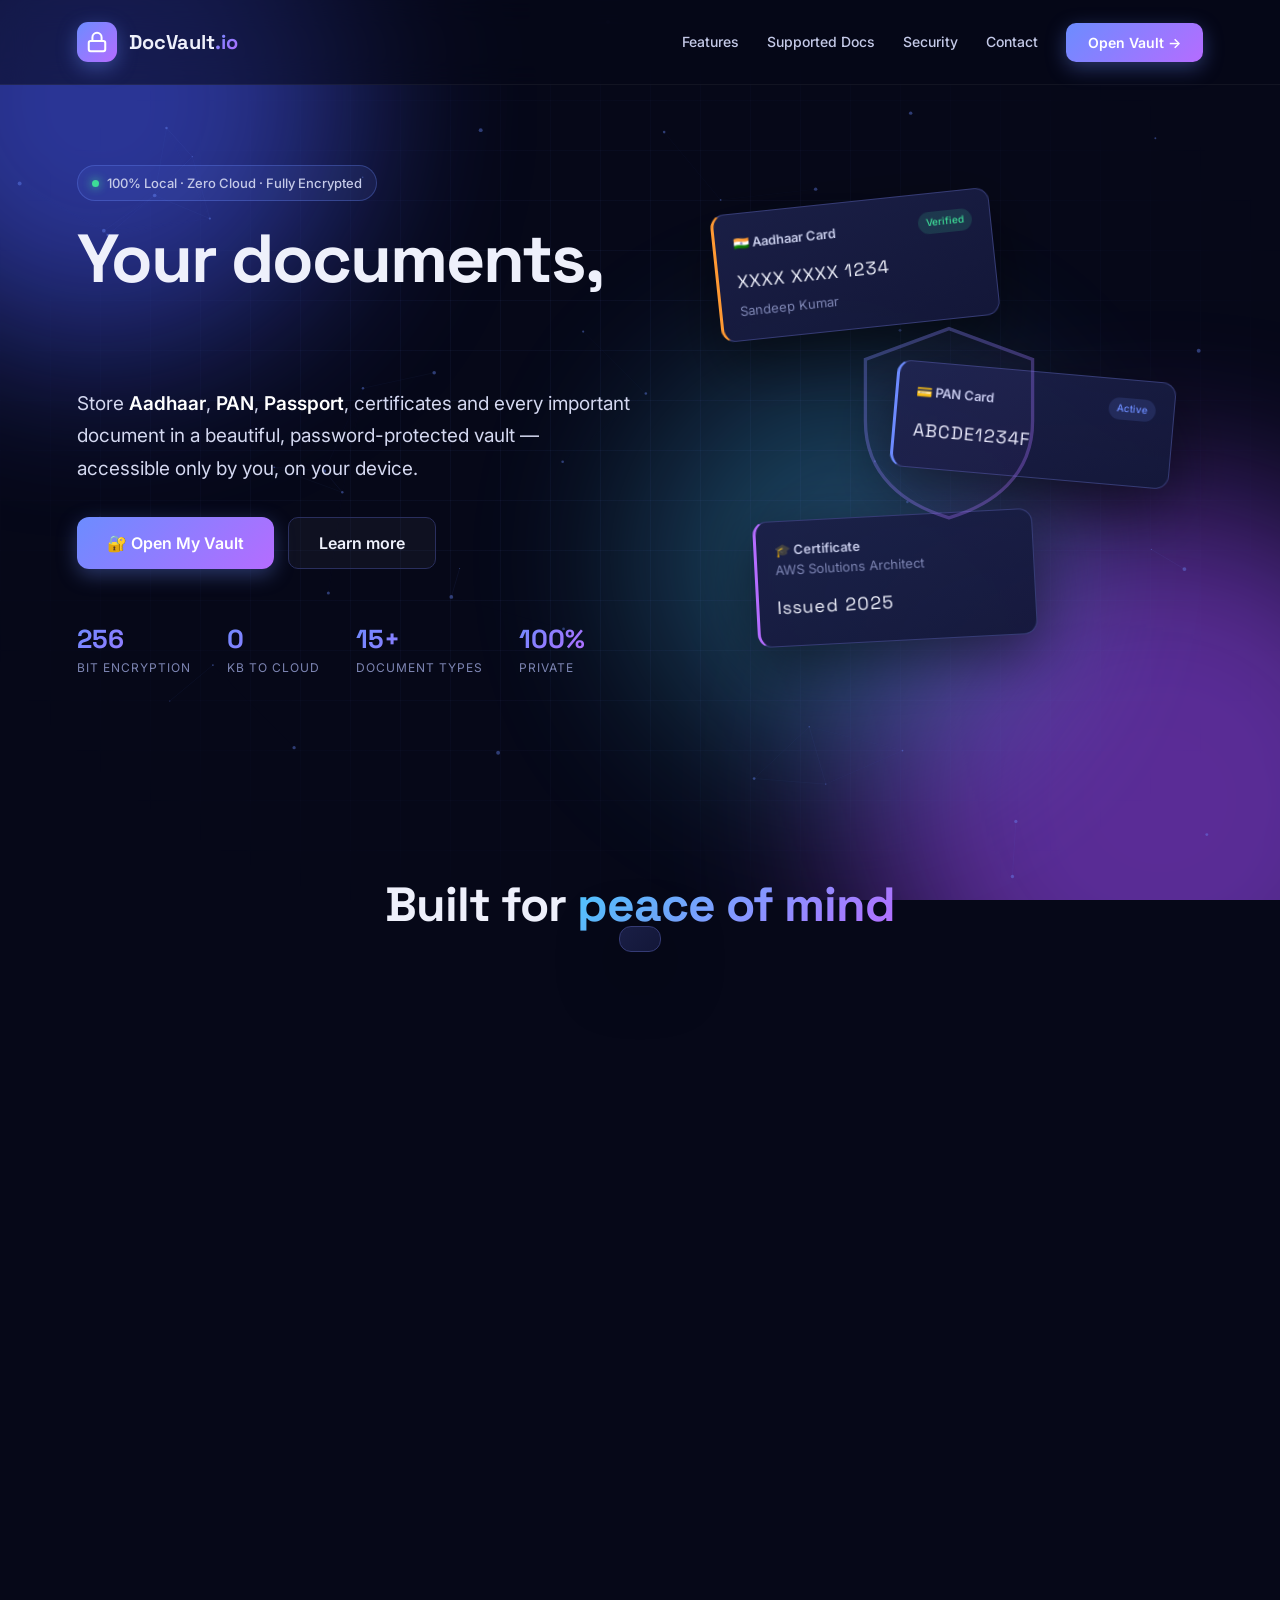
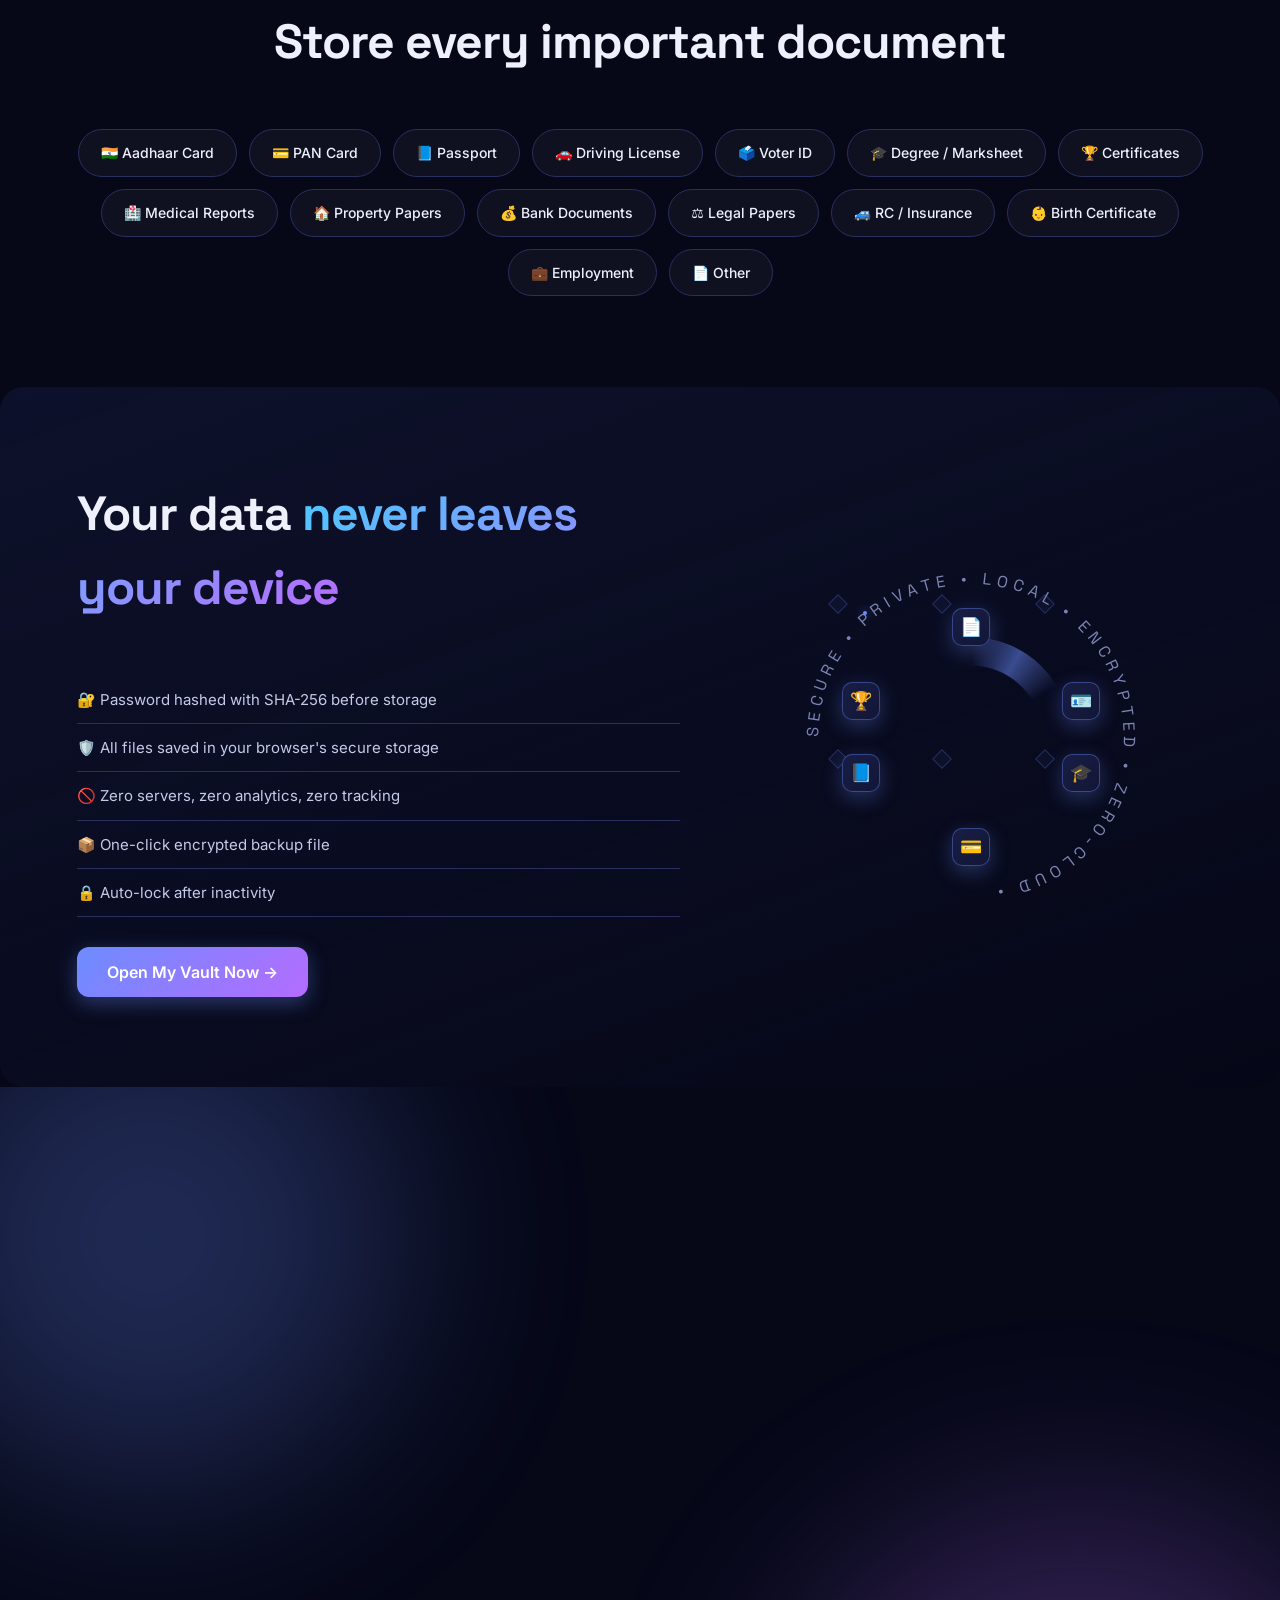
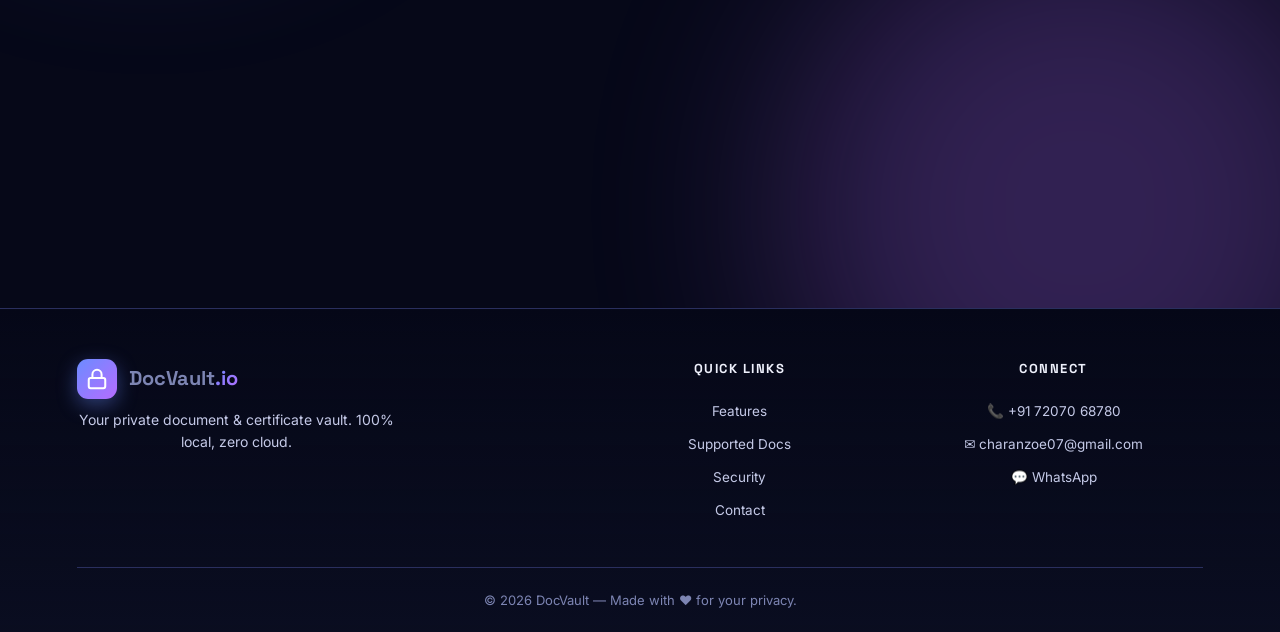
==== commit f2096449: "Fix: vault not opening on mobile after creating password — skip flow and X button now correctly ente" ====
--- a/index.html
+++ b/index.html
@@ -488,9 +488,9 @@
         <input type="text" id="recAnswer" placeholder="Answer (case-insensitive)"/>
       </label>
 
-      <div class="modal-foot">
-        <button type="button" class="ghost" id="skipRecBtn">Skip for now</button>
-        <button type="button" class="primary" id="saveRecBtn">✓ Save Recovery</button>
+      <div class="modal-foot rec-foot">
+        <button type="button" class="ghost" id="skipRecBtn">Skip → Enter Vault</button>
+        <button type="button" class="primary" id="saveRecBtn">✓ Save & Enter Vault</button>
       </div>
     </div>
   </div>
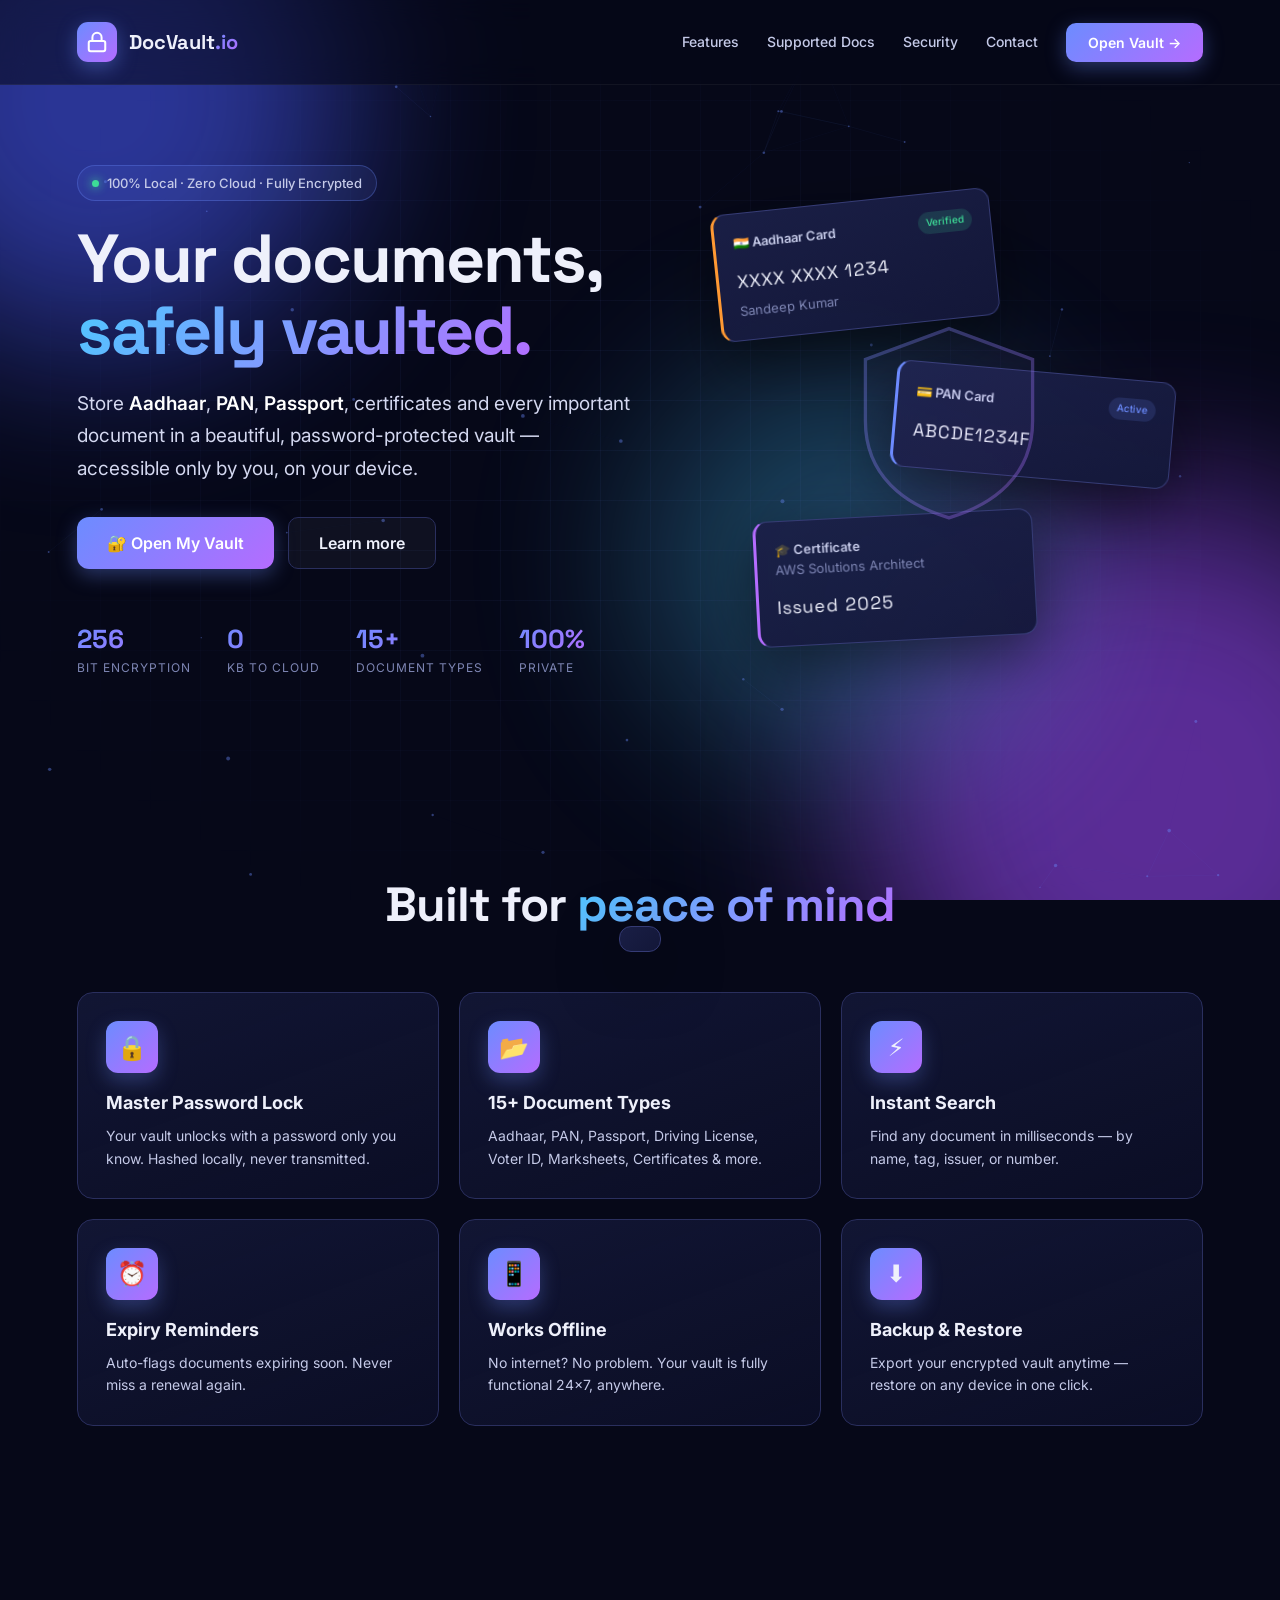
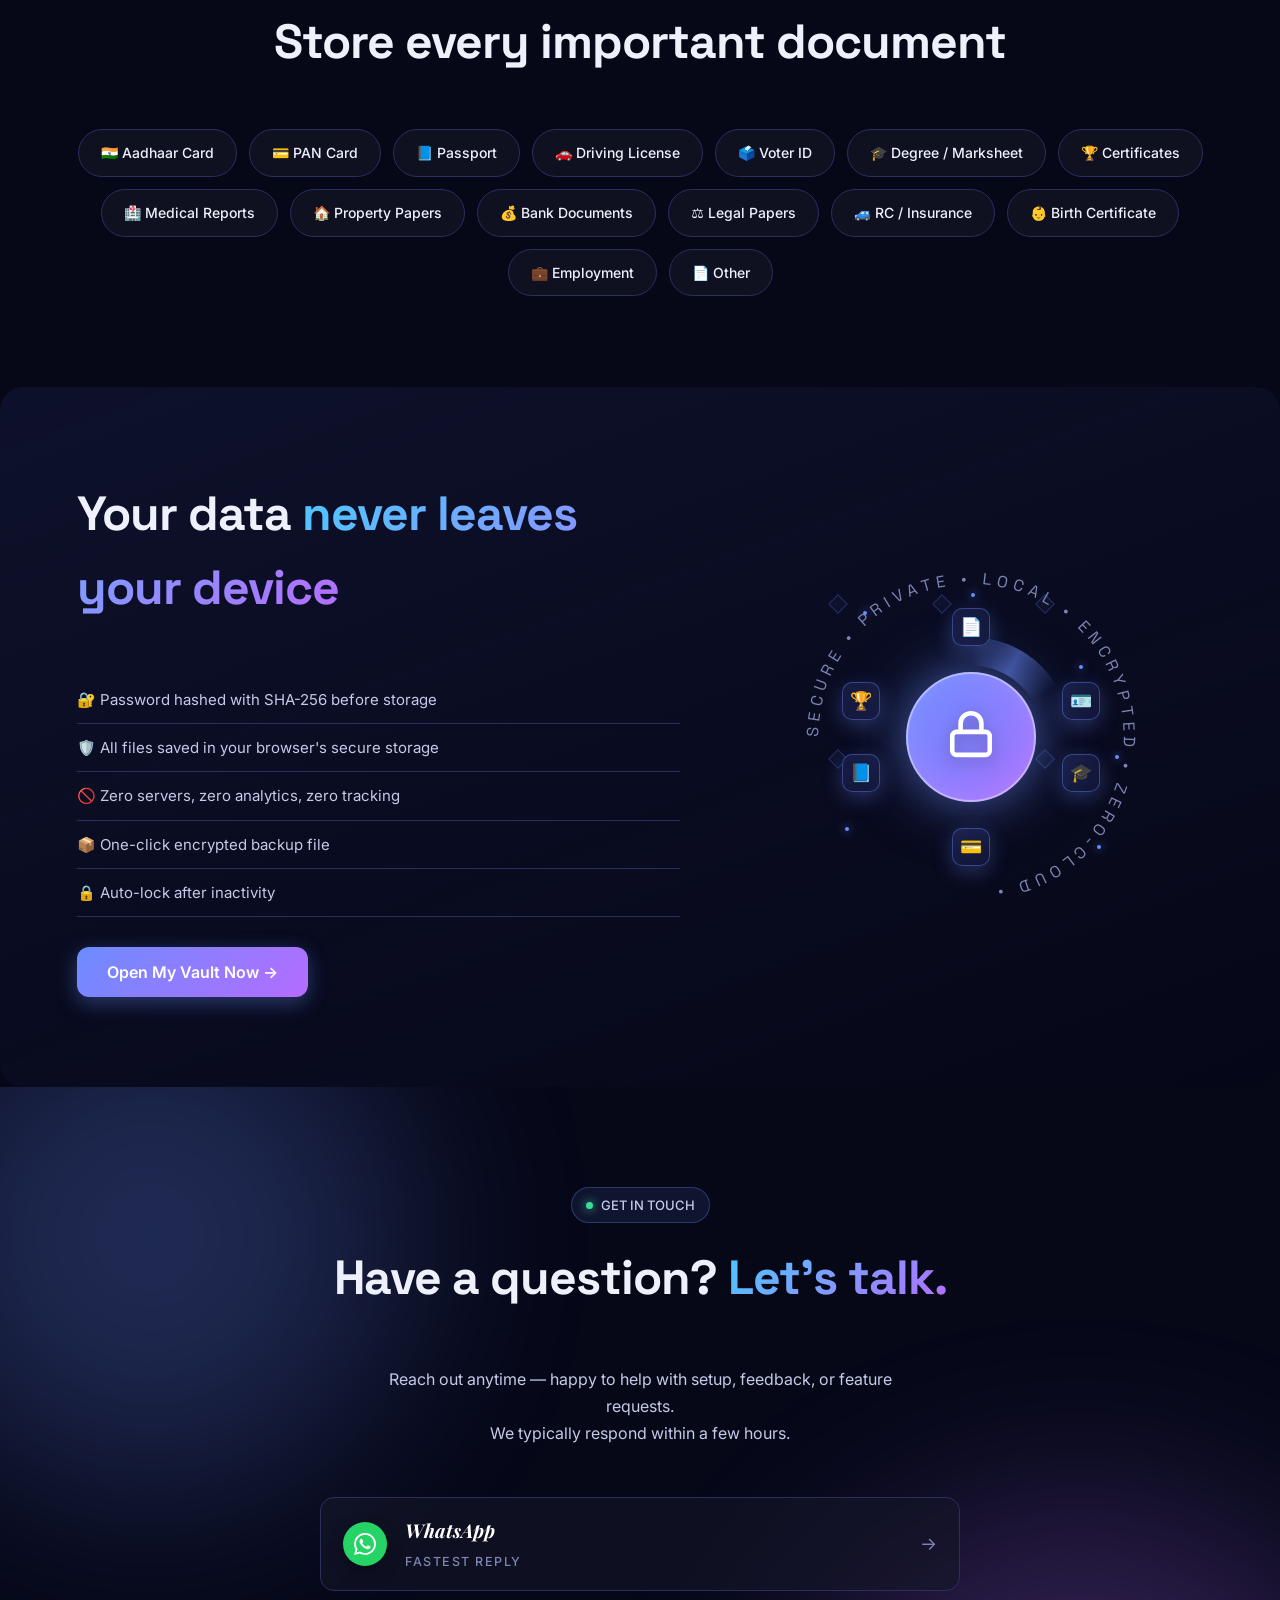
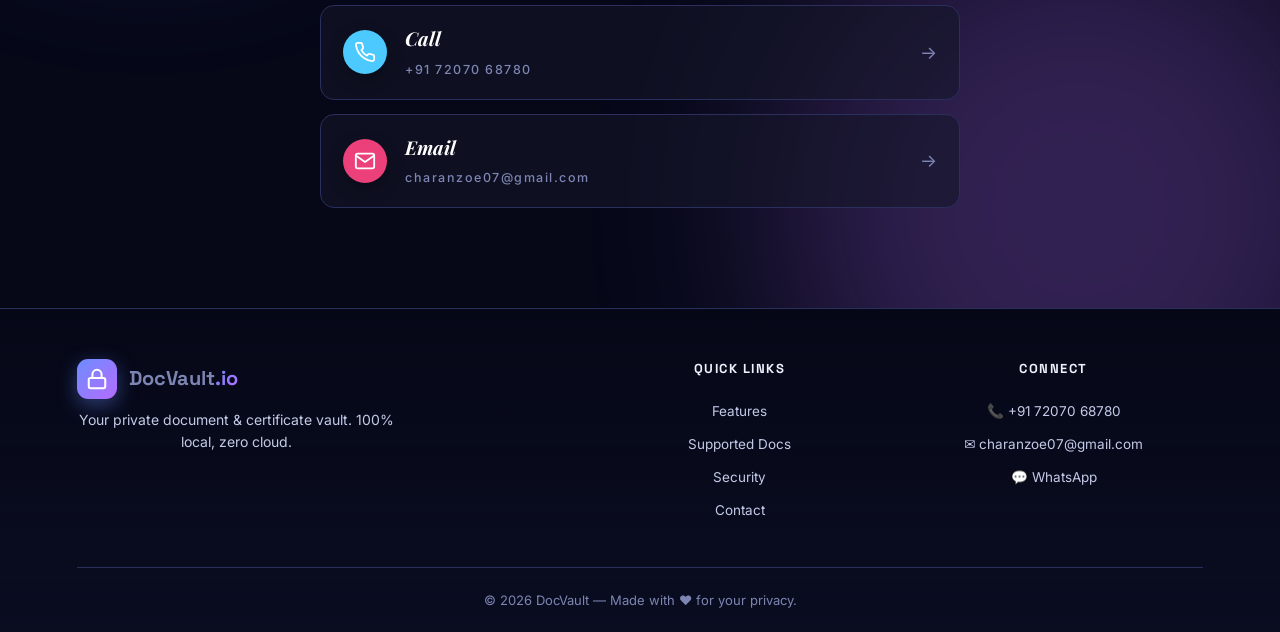
==== commit 2940ad35: "Recovery key: smaller default (6 chars), allow any custom length 4-64, smaller display" ====
--- a/index.html
+++ b/index.html
@@ -447,17 +447,17 @@
 
       <!-- Length picker -->
       <div class="key-length">
-        <label class="kl-label">Key Length</label>
+        <label class="kl-label">Choose key length (your wish)</label>
         <div class="kl-chips">
+          <button type="button" class="kl-chip active" data-len="6">6</button>
           <button type="button" class="kl-chip" data-len="8">8</button>
-          <button type="button" class="kl-chip active" data-len="16">16</button>
-          <button type="button" class="kl-chip" data-len="20">20</button>
-          <button type="button" class="kl-chip" data-len="24">24</button>
-          <button type="button" class="kl-chip" data-len="32">32</button>
+          <button type="button" class="kl-chip" data-len="10">10</button>
+          <button type="button" class="kl-chip" data-len="12">12</button>
+          <button type="button" class="kl-chip" data-len="16">16</button>
           <button type="button" class="kl-chip" data-len="custom">Custom</button>
         </div>
-        <input type="number" id="customLen" class="hidden" min="6" max="64" placeholder="Enter length (6-64)" value="16"/>
-        <div class="kl-meta"><span id="keyStrength">●●●● Strong</span><span id="keyChars">16 chars</span></div>
+        <input type="number" id="customLen" class="hidden" min="4" max="64" placeholder="Any length 4–64" value="6"/>
+        <div class="kl-meta"><span id="keyStrength">●●○○ Fair</span><span id="keyChars">6 chars</span></div>
       </div>
 
       <div class="recovery-key" id="recoveryKey">XXXX-XXXX-XXXX-XXXX</div>
--- a/styles.css
+++ b/styles.css
@@ -1840,13 +1840,14 @@
 /* ========== RECOVERY ========== */
 .recovery-key {
   font-family: 'Space Grotesk', monospace;
-  font-size: 22px; letter-spacing: 4px; font-weight: 700;
-  text-align: center; padding: 18px;
+  font-size: 17px; letter-spacing: 2.5px; font-weight: 700;
+  text-align: center; padding: 12px 14px;
   background: linear-gradient(135deg, rgba(108,140,255,.12), rgba(181,108,255,.12));
-  border: 2px dashed var(--accent); border-radius: 12px;
-  margin: 10px 0; user-select: all;
+  border: 2px dashed var(--accent); border-radius: 10px;
+  margin: 8px 0 12px; user-select: all;
   background-clip: padding-box;
   color: var(--text);
+  word-break: break-all;
 }
 .rk-actions { display: flex; gap: 10px; margin-bottom: 14px; }
 .rk-actions button { flex: 1; padding: 10px !important; }
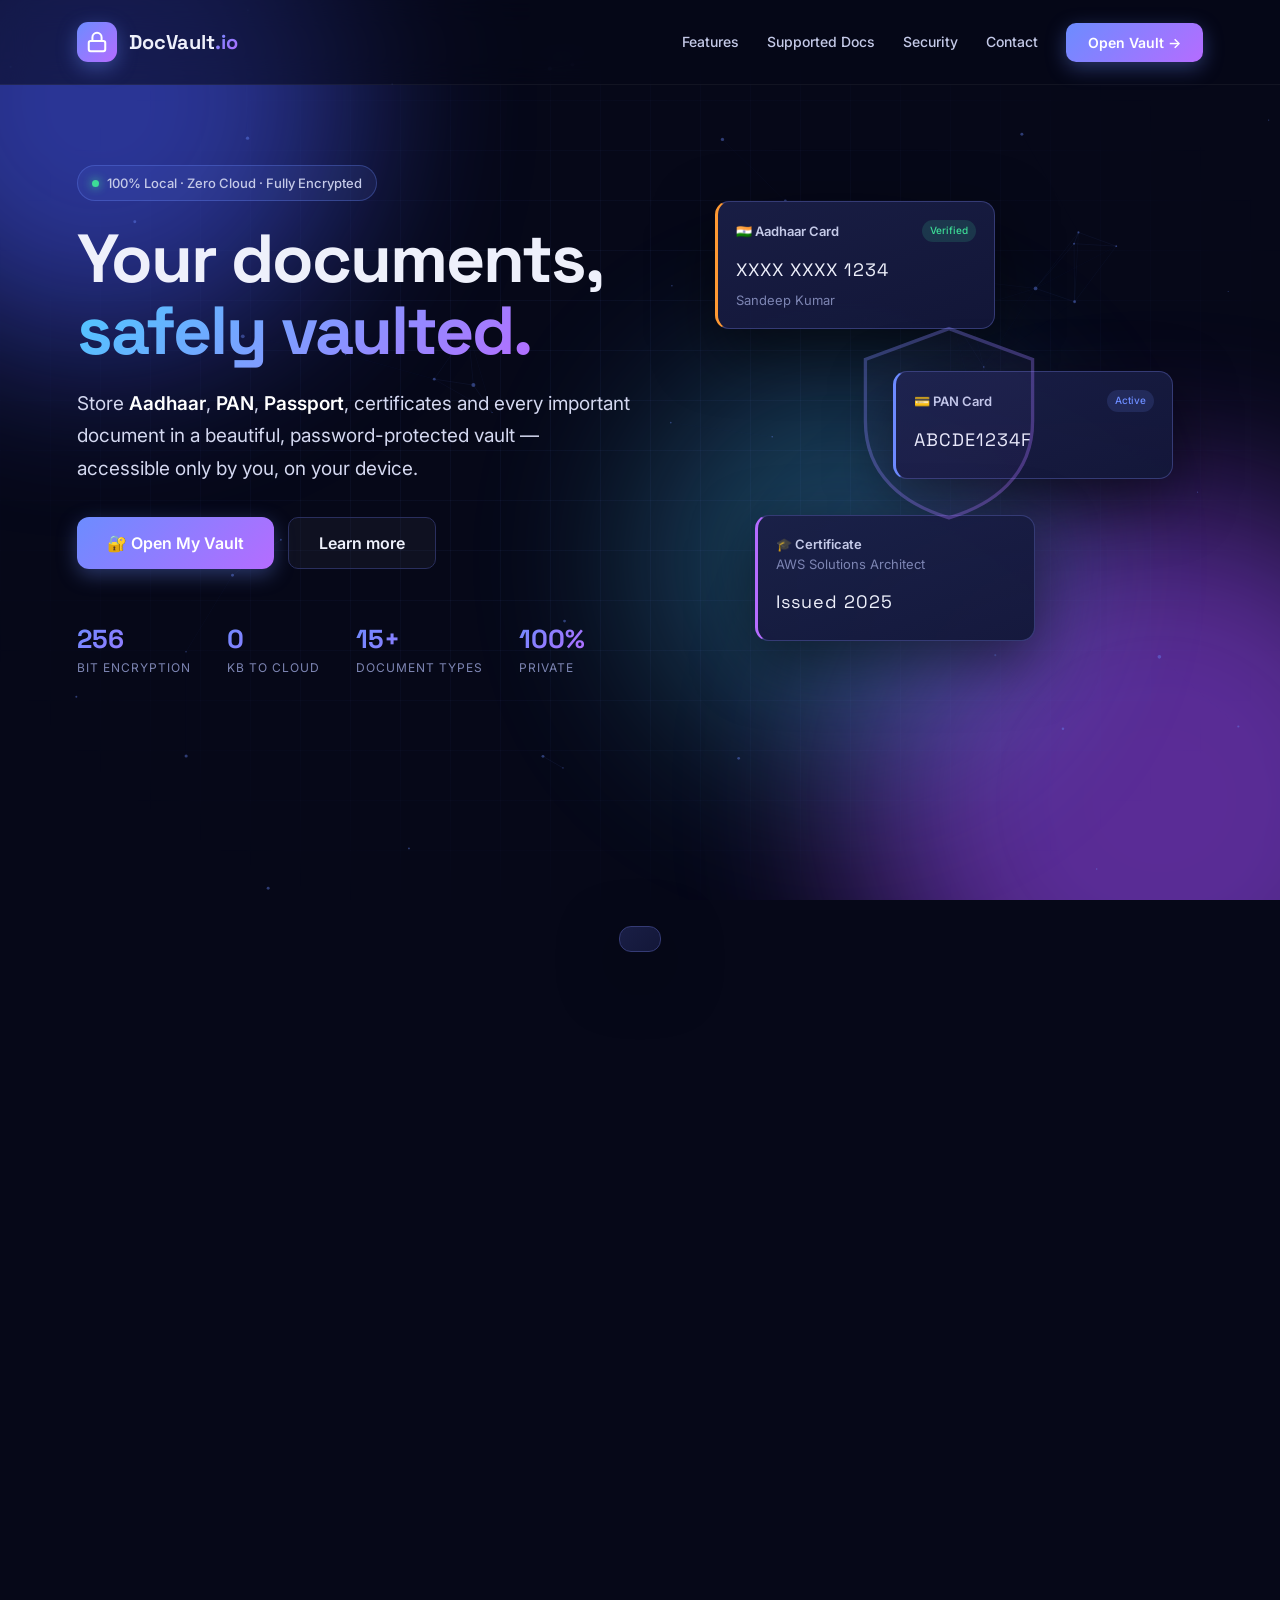
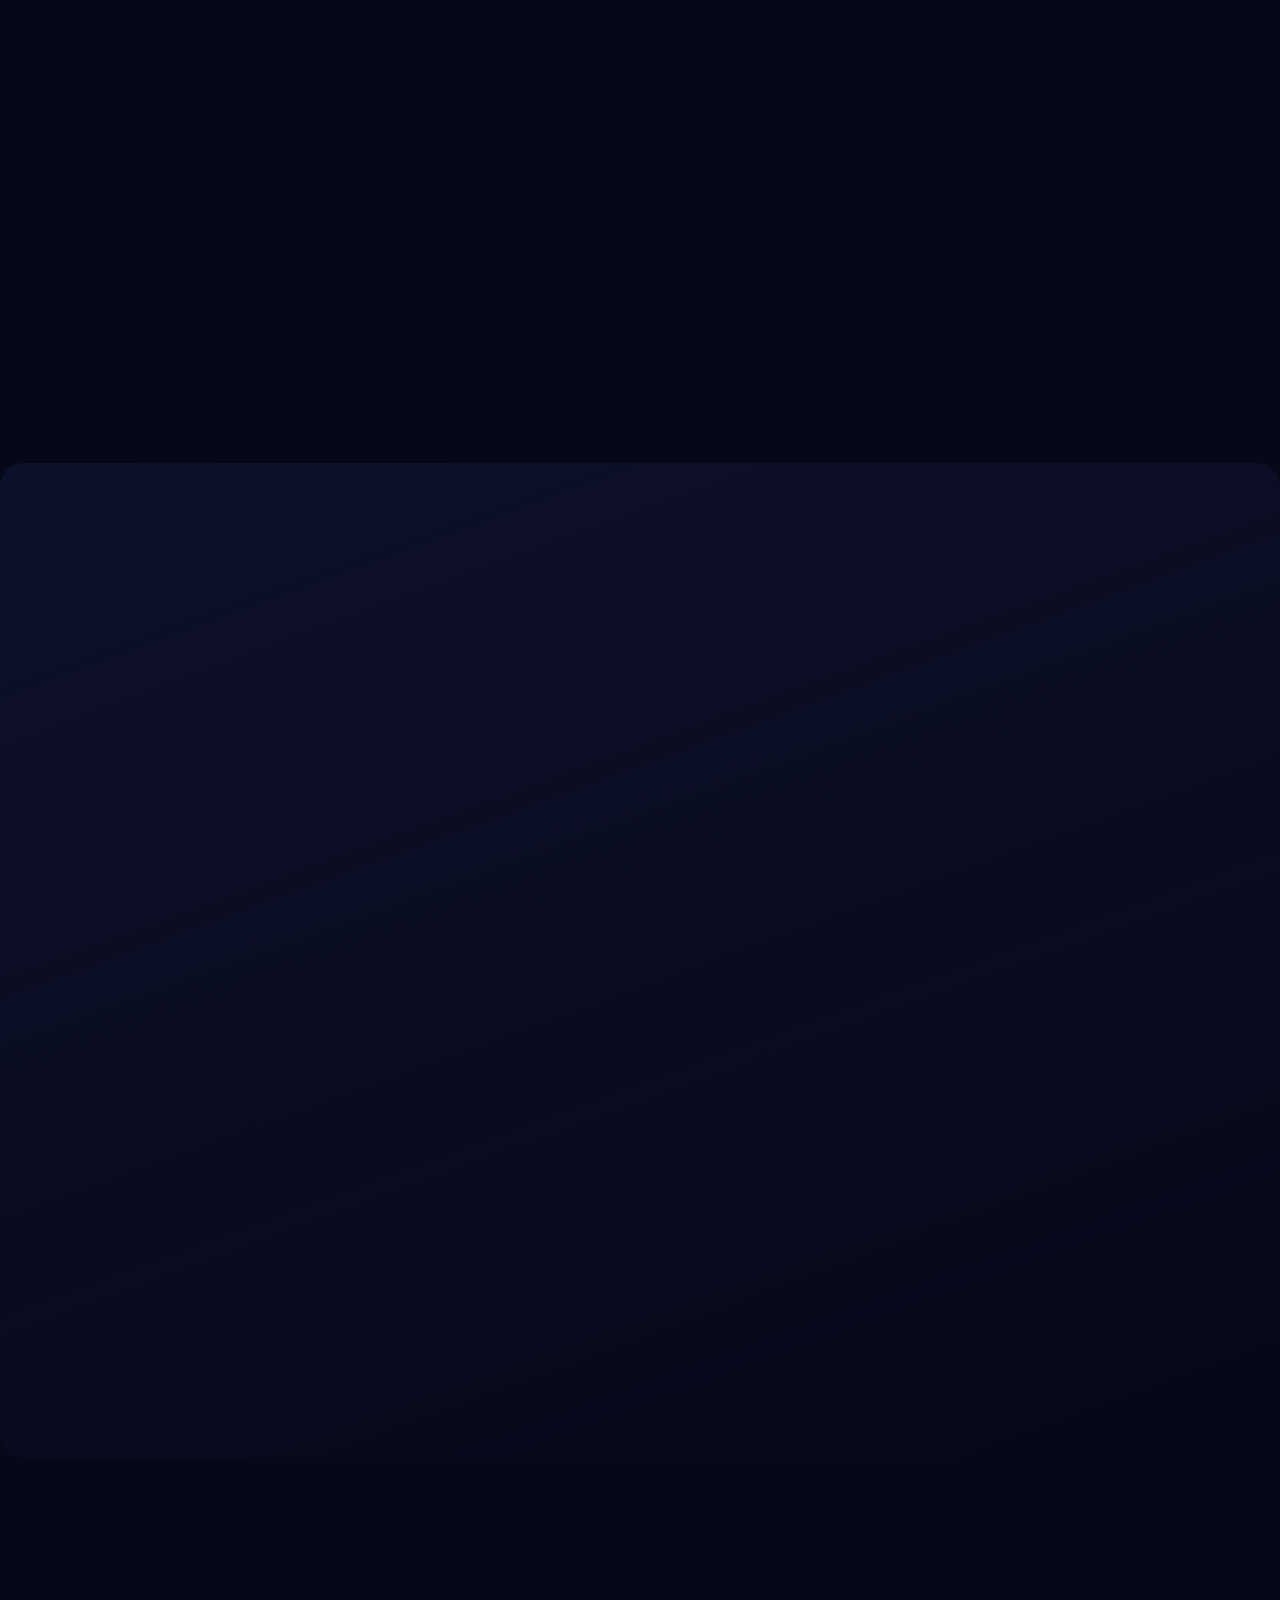
==== commit 72318e68: "Optimize performance for mobile and all devices: lazy rendering, GPU hints, PWA manifest, debounced " ====
--- a/index.html
+++ b/index.html
@@ -8,6 +8,8 @@
 <meta name="apple-mobile-web-app-status-bar-style" content="black-translucent"/>
 <meta name="mobile-web-app-capable" content="yes"/>
 <meta name="description" content="DocVault — Secure, local-first vault for storing Aadhaar, PAN, certificates and all your important documents."/>
+<link rel="manifest" href="manifest.json"/>
+<link rel="icon" href="data:image/svg+xml,%3Csvg xmlns='http://www.w3.org/2000/svg' viewBox='0 0 24 24'%3E%3Crect x='3' y='11' width='18' height='11' rx='2' fill='%236c8cff'/%3E%3Cpath d='M7 11V7a5 5 0 0110 0v4' stroke='%236c8cff' stroke-width='2' fill='none'/%3E%3C/svg%3E"/>
 <title>DocVault — Secure Digital Document & Certificate Vault</title>
 <link rel="preconnect" href="https://fonts.googleapis.com">
 <link rel="preconnect" href="https://fonts.gstatic.com" crossorigin>
--- a/styles.css
+++ b/styles.css
@@ -2463,6 +2463,109 @@
   .lock-screen, .sidebar { height: 100dvh; min-height: -webkit-fill-available; }
 }
 
+/* ============================================================
+   PERFORMANCE OPTIMIZATIONS — all devices
+   ============================================================ */
+
+/* GPU acceleration for animated elements */
+.float-card, .vault-core, .ll-shield, .ccf-icon, .lock-logo,
+.orb, .scan-beam, .ll-rings span, .pulse-ring, .vault-pulse,
+.card, .stat-card, .feat, .cc-row, .contact-card {
+  transform: translateZ(0);
+  -webkit-backface-visibility: hidden;
+  backface-visibility: hidden;
+}
+
+/* Render off-screen sections lazily — modern browsers */
+.section, .foot, .feat-grid, .doc-types, .stats-dash {
+  content-visibility: auto;
+  contain-intrinsic-size: auto 600px;
+}
+
+/* Optimize scroll performance */
+.modal-body, .nav, .sidebar, .settings-tabs, .rec-tabs {
+  -webkit-overflow-scrolling: touch;
+  overscroll-behavior: contain;
+}
+
+/* Reduce paint on hover transitions */
+.card, .stat-card, .feat, .cc-row {
+  transition-property: transform, border-color, box-shadow;
+}
+
+/* Prevent layout shift on font load */
+body { font-display: swap; }
+
+/* Image rendering quality */
+.card-preview img { image-rendering: -webkit-optimize-contrast; }
+
+/* Prevent double-tap zoom on buttons */
+button, .btn-primary, .btn-ghost, a {
+  touch-action: manipulation;
+}
+
+/* ============================================================
+   MOBILE PERFORMANCE — disable expensive effects
+   ============================================================ */
+@media (max-width: 760px) {
+  /* Remove backdrop-filter (very expensive on mobile) */
+  .nav-top, .topbar, .sidebar, .modal, .modal-card,
+  .lock-card, .lock-shell, .float-card, .ccf-badge {
+    backdrop-filter: none !important;
+    -webkit-backdrop-filter: none !important;
+  }
+
+  /* Use solid backgrounds instead of glassmorphism */
+  .nav-top { background: rgba(6,8,24,.92) !important; }
+  .topbar { background: rgba(13,17,38,.95) !important; }
+  .sidebar { background: rgba(11,15,30,.98) !important; }
+
+  /* Disable expensive shadows */
+  .card:hover, .feat:hover, .cc-row:hover, .stat-card:hover {
+    box-shadow: 0 6px 16px rgba(0,0,0,.3) !important;
+  }
+
+  /* Simpler transitions on mobile */
+  .card, .stat-card, .feat, .cc-row, .btn-primary {
+    transition-duration: .2s !important;
+  }
+
+  /* Disable heavy animations on mobile */
+  .ll-orbit-mini, .ll-scan, .scan-beam,
+  .orbit-text, .ccf-glow, .ccf-pattern,
+  .vault-glow, .vault-pulse, .ring, .ring.r2,
+  .ll-rings, .pulse-ring, .ccf-icon-rings {
+    display: none !important;
+  }
+
+  /* Reduce orb blur (heaviest mobile cost) */
+  .orb { filter: blur(40px) !important; will-change: auto !important; }
+
+  /* Reduce shimmer/sweep effects */
+  .btn-primary::after, .lr-submit::before { display: none !important; }
+
+  /* No card icon bounce */
+  .card:hover .card-icon { animation: none !important; }
+  .feat:hover .feat-icon { animation: none !important; }
+
+  /* Static gradient text instead of animated */
+  .grad-text { animation: none !important; }
+}
+
+/* Lower-end devices: even more aggressive */
+@media (max-width: 480px) and (max-device-memory: 4) {
+  .bg-anim { display: none !important; }
+  *, *::before, *::after {
+    animation-duration: .3s !important;
+    animation-iteration-count: 1 !important;
+  }
+}
+
+/* Save data mode */
+@media (prefers-reduced-data: reduce) {
+  .bg-anim, #particles { display: none !important; }
+}
+
 /* ===== MOBILE LANDING NAV (burger + dropdown) ===== */
 .nav-burger {
   display: none;
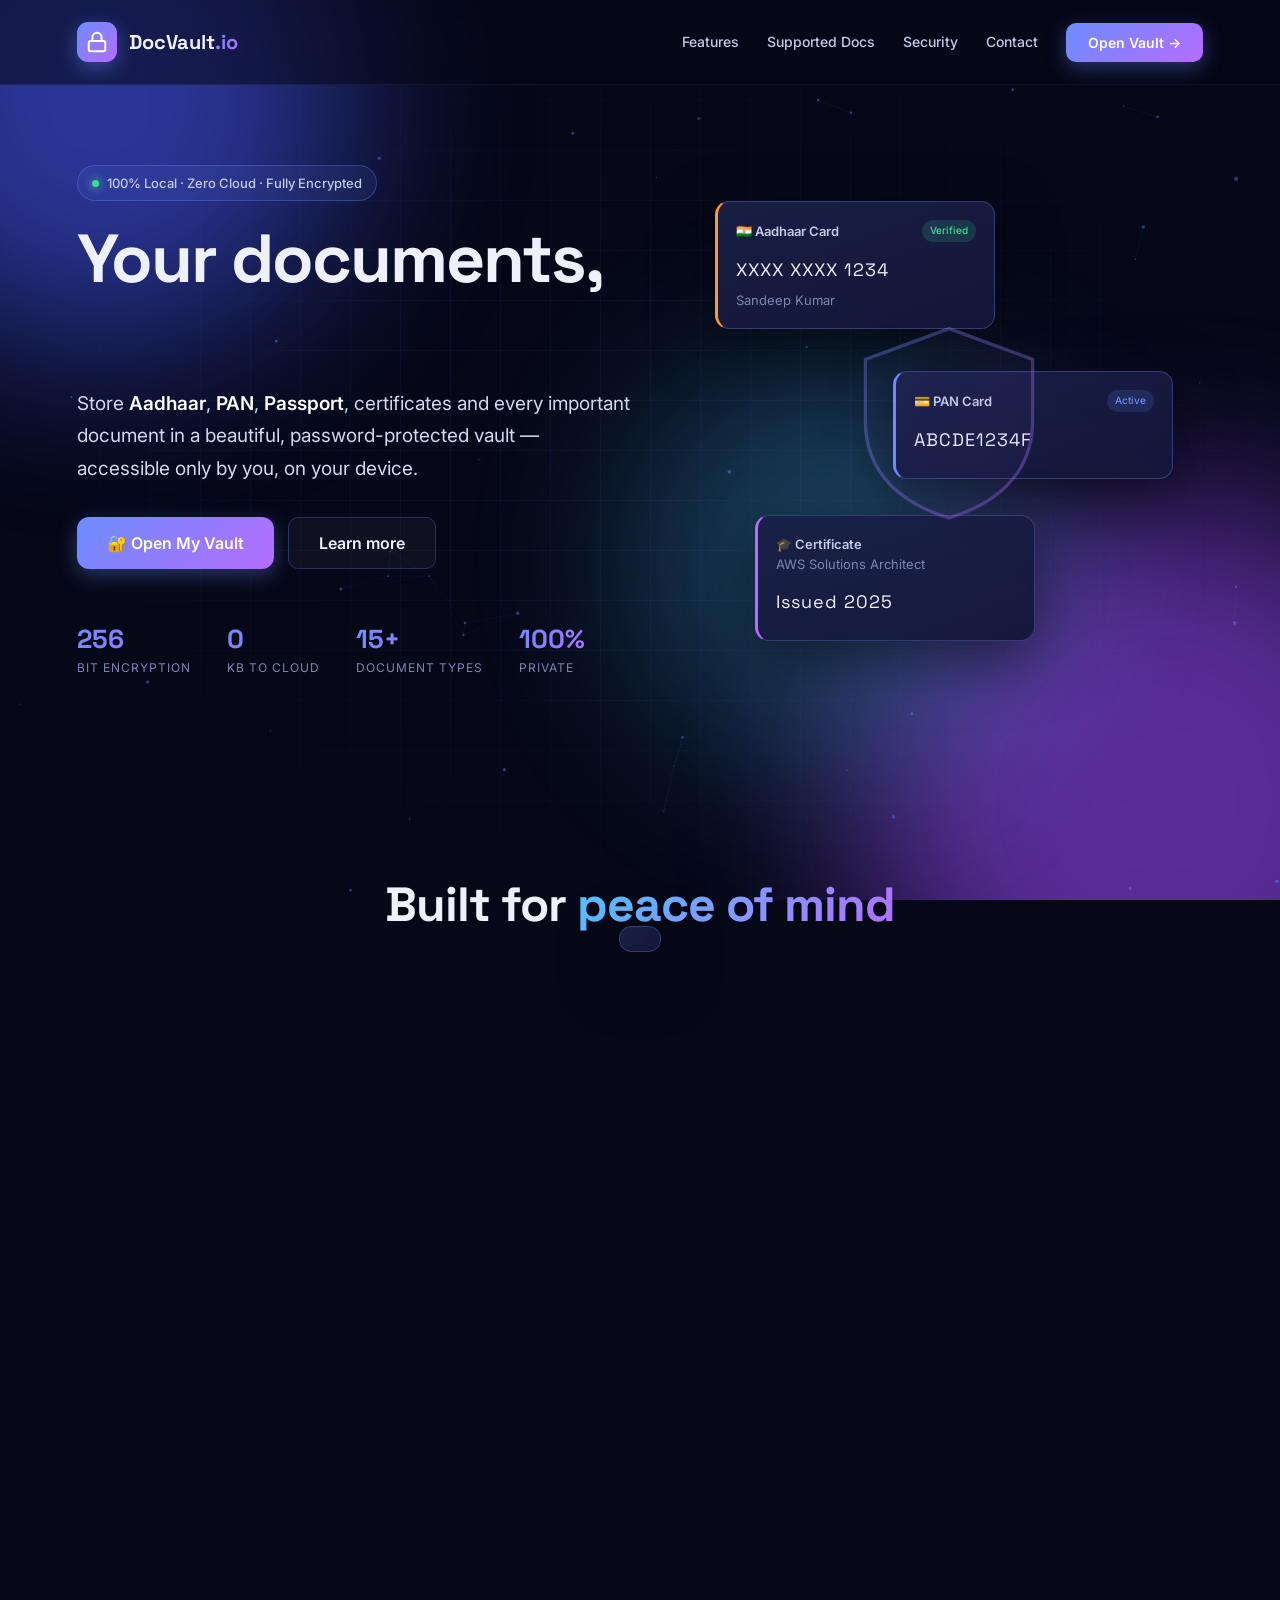
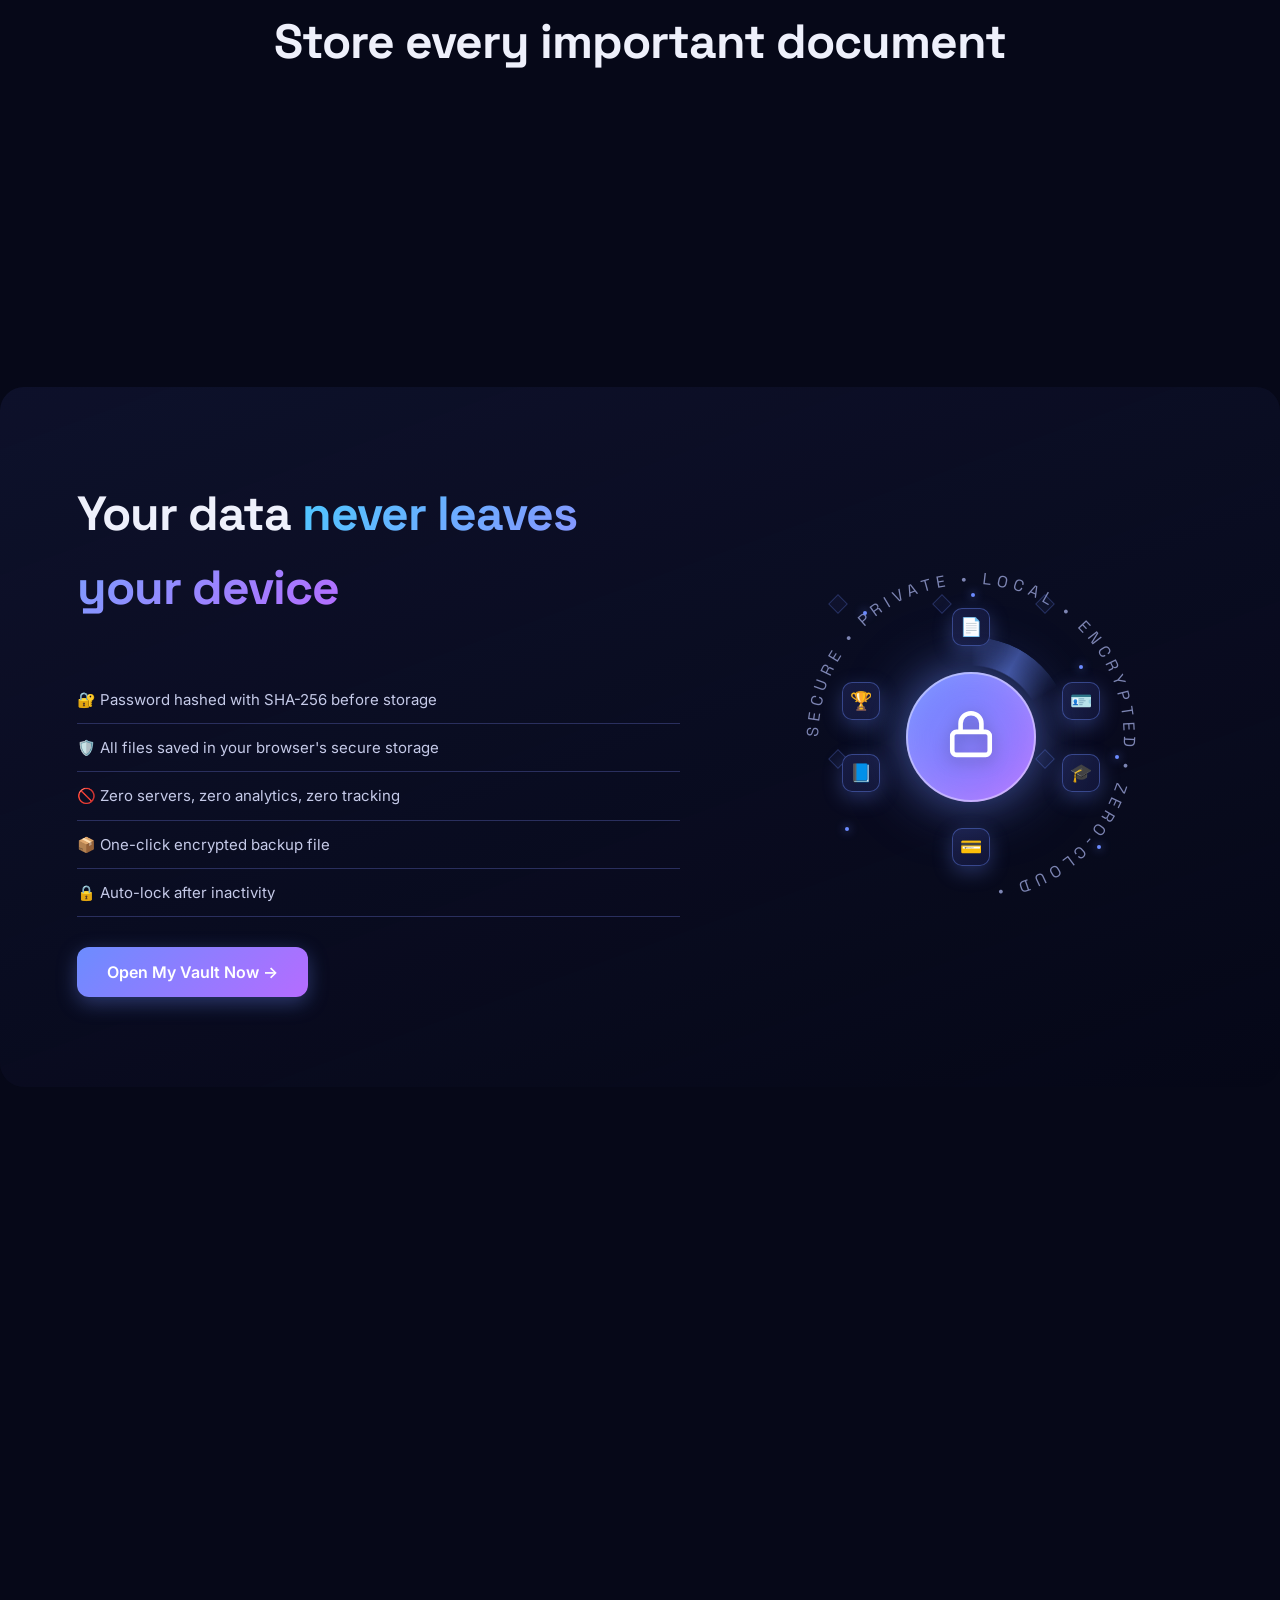
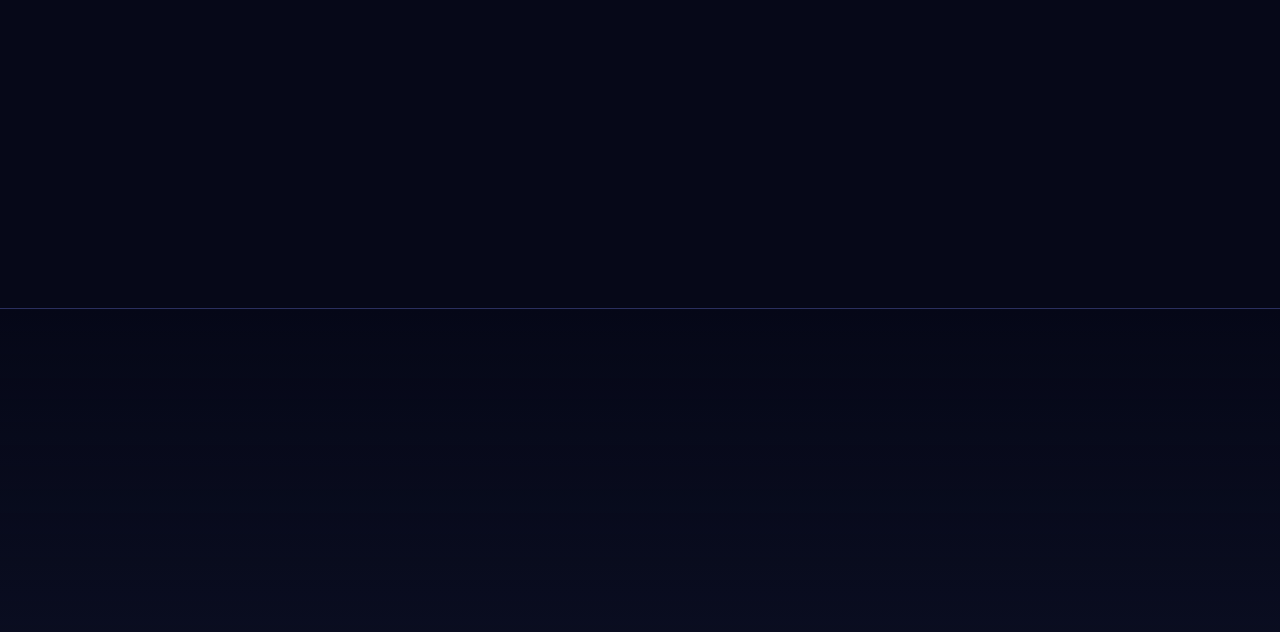
==== commit b06c9485: "Recovery key: unlimited length — users choose any length, recover modal accepts any size" ====
--- a/index.html
+++ b/index.html
@@ -458,7 +458,7 @@
           <button type="button" class="kl-chip" data-len="16">16</button>
           <button type="button" class="kl-chip" data-len="custom">Custom</button>
         </div>
-        <input type="number" id="customLen" class="hidden" min="4" max="64" placeholder="Any length 4–64" value="6"/>
+        <input type="number" id="customLen" class="hidden" min="4" max="128" placeholder="Type any length you want" value="6"/>
         <div class="kl-meta"><span id="keyStrength">●●○○ Fair</span><span id="keyChars">6 chars</span></div>
       </div>
 
@@ -514,9 +514,9 @@
 
       <!-- KEY -->
       <div class="rtab-panel active" data-rpanel="key">
-        <p class="muted">Enter your 16-character recovery key (with or without dashes).</p>
+        <p class="muted">Enter the recovery key you saved (any length, with or without dashes).</p>
         <label>Recovery Key
-          <input type="text" id="recKeyInput" placeholder="XXXX-XXXX-XXXX-XXXX" style="text-transform:uppercase;font-family:'Space Grotesk',monospace;letter-spacing:2px"/>
+          <input type="text" id="recKeyInput" placeholder="Type your recovery key" autocapitalize="characters" autocorrect="off" spellcheck="false" style="text-transform:uppercase;font-family:'Space Grotesk',monospace;letter-spacing:2px"/>
         </label>
         <label>New Password
           <input type="password" id="recNewPass" placeholder="Min 6 characters"/>
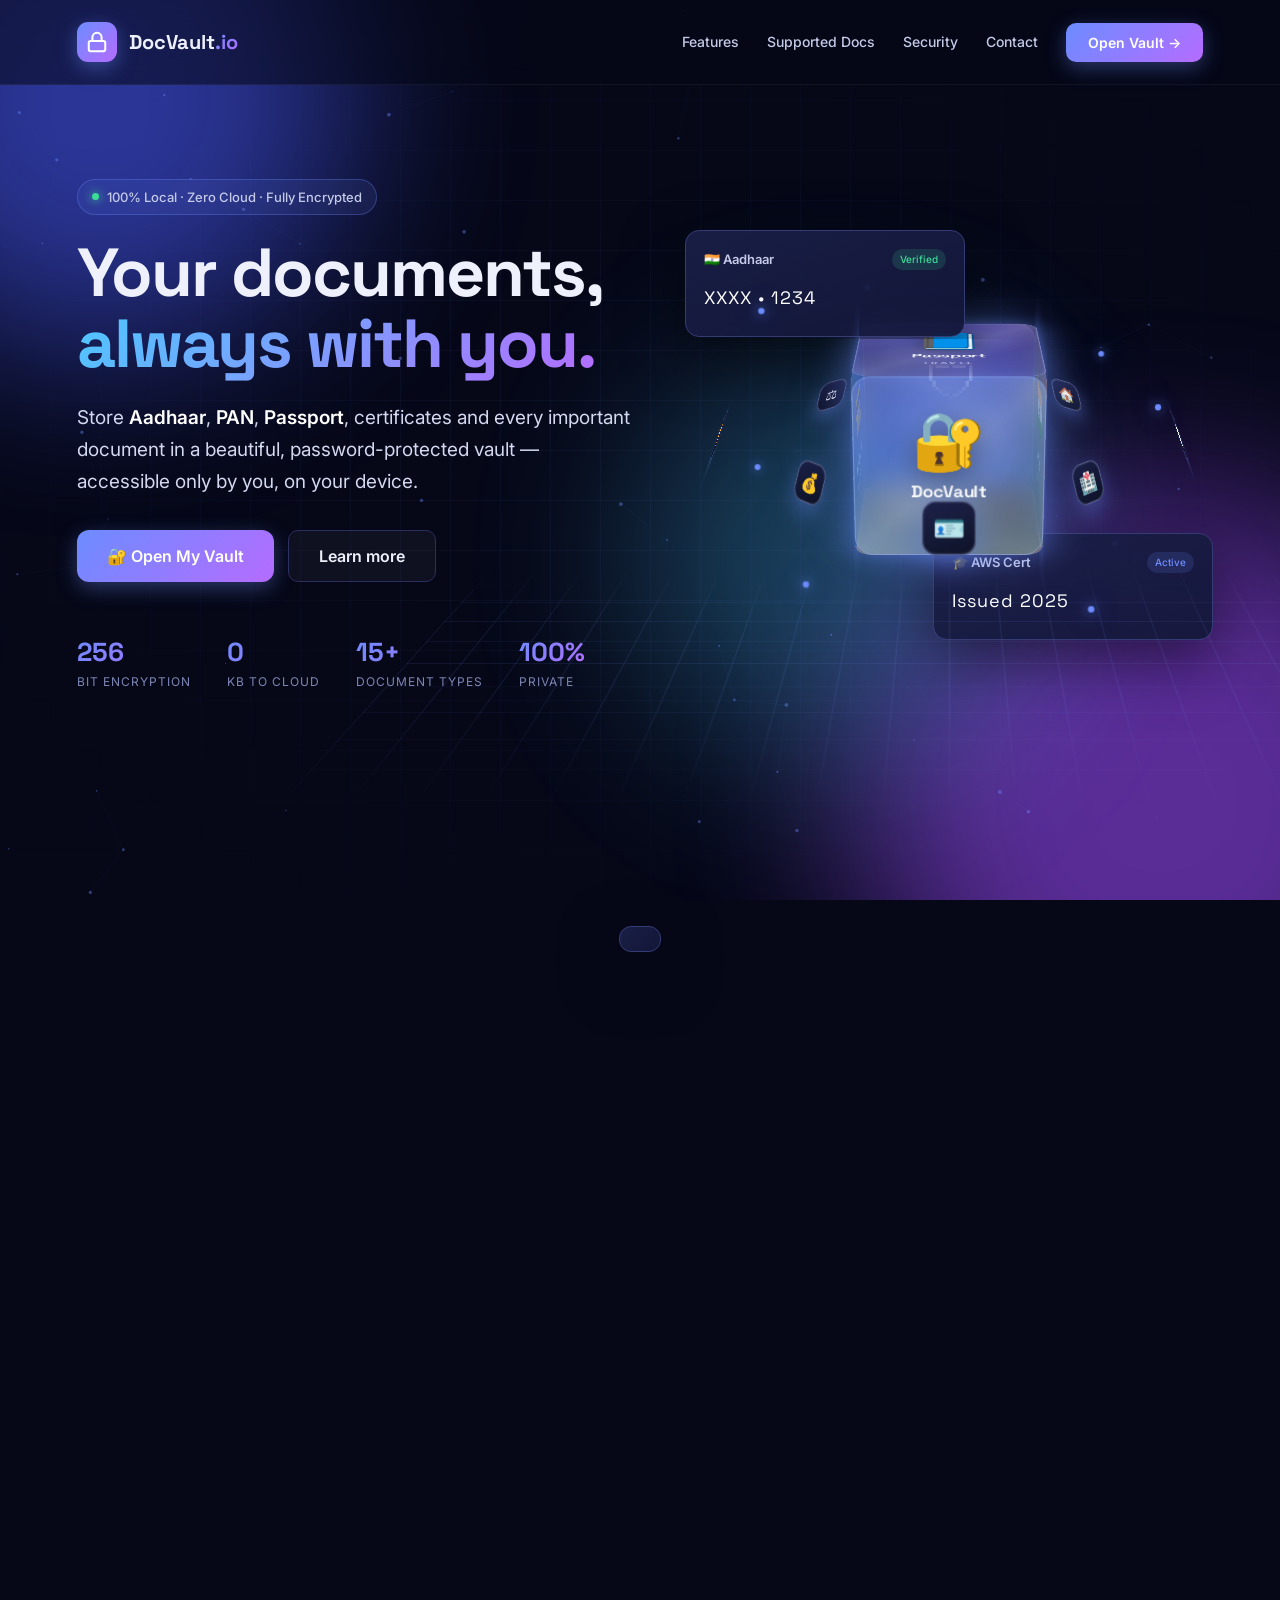
==== commit 90bc4239: "Add professional 3D animated hero: rotating glassmorphic cube with document faces, 3D orbits, depth " ====
--- a/index.html
+++ b/index.html
@@ -68,37 +68,98 @@
       </div>
     </div>
 
-    <div class="hero-visual">
-      <div class="float-card card-aadhaar">
-        <div class="fc-head">
-          <span>🇮🇳 Aadhaar Card</span><span class="fc-status">Verified</span>
-        </div>
-        <div class="fc-num">XXXX XXXX 1234</div>
-        <div class="fc-name">Sandeep Kumar</div>
-      </div>
-      <div class="float-card card-pan">
-        <div class="fc-head"><span>💳 PAN Card</span><span class="fc-status ok">Active</span></div>
-        <div class="fc-num">ABCDE1234F</div>
-      </div>
-      <div class="float-card card-cert">
-        <div class="fc-head"><span>🎓 Certificate</span></div>
-        <div class="fc-name">AWS Solutions Architect</div>
-        <div class="fc-num">Issued 2025</div>
-      </div>
-      <div class="shield-anim">
-        <svg viewBox="0 0 100 100">
-          <defs>
-            <linearGradient id="shieldG" x1="0" x2="1" y1="0" y2="1">
-              <stop offset="0%" stop-color="#7b8cff"/>
-              <stop offset="100%" stop-color="#b56cff"/>
-            </linearGradient>
-          </defs>
-          <path d="M50 8 L88 22 V50 C88 75 70 88 50 94 C30 88 12 75 12 50 V22 Z"
-                fill="url(#shieldG)" opacity=".15"/>
-          <path d="M50 8 L88 22 V50 C88 75 70 88 50 94 C30 88 12 75 12 50 V22 Z"
-                fill="none" stroke="url(#shieldG)" stroke-width="1.5"/>
-          <path class="check-path" d="M35 52 L46 63 L66 40" fill="none" stroke="url(#shieldG)" stroke-width="3" stroke-linecap="round" stroke-linejoin="round"/>
-        </svg>
+    <div class="hero-visual" id="hero3D">
+      <!-- 3D Stage -->
+      <div class="stage-3d" id="stage3d">
+        <!-- The Cube -->
+        <div class="cube">
+          <div class="face front">
+            <div class="face-inner">
+              <div class="face-icon">🔐</div>
+              <div class="face-label">DocVault</div>
+              <div class="face-sub">SECURE</div>
+            </div>
+          </div>
+          <div class="face back">
+            <div class="face-inner">
+              <div class="face-icon">🛡</div>
+              <div class="face-label">Protected</div>
+              <div class="face-sub">ENCRYPTED</div>
+            </div>
+          </div>
+          <div class="face right">
+            <div class="face-inner">
+              <div class="face-icon">🇮🇳</div>
+              <div class="face-label">Aadhaar</div>
+              <div class="face-sub">UIDAI</div>
+            </div>
+          </div>
+          <div class="face left">
+            <div class="face-inner">
+              <div class="face-icon">💳</div>
+              <div class="face-label">PAN Card</div>
+              <div class="face-sub">VERIFIED</div>
+            </div>
+          </div>
+          <div class="face top">
+            <div class="face-inner">
+              <div class="face-icon">📘</div>
+              <div class="face-label">Passport</div>
+              <div class="face-sub">TRAVEL</div>
+            </div>
+          </div>
+          <div class="face bottom">
+            <div class="face-inner">
+              <div class="face-icon">🎓</div>
+              <div class="face-label">Certificates</div>
+              <div class="face-sub">EARNED</div>
+            </div>
+          </div>
+        </div>
+
+        <!-- Orbiting docs in 3D -->
+        <div class="orbit-3d ring-a">
+          <span class="o3 o-1">📄</span>
+          <span class="o3 o-2">🪪</span>
+          <span class="o3 o-3">🏆</span>
+          <span class="o3 o-4">🚗</span>
+        </div>
+        <div class="orbit-3d ring-b">
+          <span class="o3 o-1">🏥</span>
+          <span class="o3 o-2">💰</span>
+          <span class="o3 o-3">⚖️</span>
+          <span class="o3 o-4">🏠</span>
+        </div>
+
+        <!-- 3D particle field -->
+        <div class="p3d-field">
+          <span style="--x:-180px;--y:-120px;--z:80px;--d:0s"></span>
+          <span style="--x:160px;--y:-90px;--z:-100px;--d:1s"></span>
+          <span style="--x:-140px;--y:140px;--z:60px;--d:2s"></span>
+          <span style="--x:170px;--y:110px;--z:-60px;--d:3s"></span>
+          <span style="--x:-90px;--y:-160px;--z:-90px;--d:1.5s"></span>
+          <span style="--x:130px;--y:160px;--z:90px;--d:2.5s"></span>
+          <span style="--x:-200px;--y:30px;--z:-40px;--d:.5s"></span>
+          <span style="--x:200px;--y:-30px;--z:40px;--d:3.5s"></span>
+        </div>
+
+        <!-- Floor grid -->
+        <div class="floor-3d"></div>
+
+        <!-- Glow plane -->
+        <div class="glow-plane"></div>
+      </div>
+
+      <!-- Floating glass cards overlay (2D, in front) -->
+      <div class="fc-overlay">
+        <div class="float-card card-aadhaar">
+          <div class="fc-head"><span>🇮🇳 Aadhaar</span><span class="fc-status">Verified</span></div>
+          <div class="fc-num">XXXX • 1234</div>
+        </div>
+        <div class="float-card card-cert">
+          <div class="fc-head"><span>🎓 AWS Cert</span><span class="fc-status ok">Active</span></div>
+          <div class="fc-num">Issued 2025</div>
+        </div>
       </div>
     </div>
   </div>
--- a/styles.css
+++ b/styles.css
@@ -162,10 +162,202 @@
 .hero-stats b { font-family: 'Space Grotesk', sans-serif; font-size: 26px; background: var(--grad); -webkit-background-clip: text; color: transparent; }
 .hero-stats span { font-size: 12px; color: var(--muted); text-transform: uppercase; letter-spacing: 1px; }
 
-/* HERO VISUAL */
+/* ============ HERO 3D SCENE ============ */
 .hero-visual {
-  position: relative; height: 500px;
-  perspective: 1000px;
+  position: relative; height: 540px;
+  perspective: 1400px;
+  perspective-origin: 50% 50%;
+  transform-style: preserve-3d;
+}
+.stage-3d {
+  position: absolute; inset: 0;
+  transform-style: preserve-3d;
+  transition: transform .15s ease-out;
+  animation: stageFloat 8s ease-in-out infinite;
+}
+@keyframes stageFloat {
+  0%,100% { transform: rotateX(0) rotateY(0) translateZ(0); }
+  50%     { transform: rotateX(2deg) rotateY(-1deg) translateZ(-20px); }
+}
+
+/* ===== The Cube ===== */
+.cube {
+  position: absolute;
+  top: 50%; left: 50%;
+  width: 180px; height: 180px;
+  transform-style: preserve-3d;
+  transform: translate(-50%,-50%) rotateX(-20deg) rotateY(0deg);
+  animation: cubeSpin 18s linear infinite;
+}
+@keyframes cubeSpin {
+  to { transform: translate(-50%,-50%) rotateX(-20deg) rotateY(360deg); }
+}
+.face {
+  position: absolute;
+  width: 180px; height: 180px;
+  border-radius: 18px;
+  background: linear-gradient(135deg, rgba(108,140,255,.25), rgba(181,108,255,.25));
+  border: 1.5px solid rgba(170,190,255,.45);
+  display: flex; align-items: center; justify-content: center;
+  backdrop-filter: blur(14px);
+  -webkit-backdrop-filter: blur(14px);
+  box-shadow:
+    0 0 40px rgba(108,140,255,.4),
+    inset 0 0 30px rgba(255,255,255,.08);
+  overflow: hidden;
+}
+.face::before {
+  content: '';
+  position: absolute; inset: 0;
+  background:
+    linear-gradient(135deg, transparent 30%, rgba(255,255,255,.12) 50%, transparent 70%),
+    radial-gradient(circle at 30% 20%, rgba(108,140,255,.3), transparent 60%);
+  pointer-events: none;
+}
+.face-inner { position: relative; z-index: 2; text-align: center; padding: 14px; }
+.face-icon {
+  font-size: 56px; line-height: 1;
+  filter: drop-shadow(0 6px 14px rgba(0,0,0,.4));
+  margin-bottom: 10px;
+}
+.face-label {
+  font-family: 'Space Grotesk', sans-serif;
+  font-size: 17px; font-weight: 700; color: white;
+  letter-spacing: -.3px;
+}
+.face-sub {
+  font-size: 9px; letter-spacing: 2.5px;
+  color: rgba(255,255,255,.6);
+  margin-top: 4px; font-weight: 600;
+}
+.face.front  { transform: translateZ(90px); }
+.face.back   { transform: rotateY(180deg) translateZ(90px); }
+.face.right  { transform: rotateY(90deg) translateZ(90px); }
+.face.left   { transform: rotateY(-90deg) translateZ(90px); }
+.face.top    { transform: rotateX(90deg) translateZ(90px); }
+.face.bottom { transform: rotateX(-90deg) translateZ(90px); }
+
+/* Color variations per face */
+.face.front  { background: linear-gradient(135deg, rgba(108,140,255,.35), rgba(76,201,255,.25)); }
+.face.back   { background: linear-gradient(135deg, rgba(181,108,255,.35), rgba(108,140,255,.25)); }
+.face.right  { background: linear-gradient(135deg, rgba(255,153,51,.3), rgba(19,136,8,.25)); }
+.face.left   { background: linear-gradient(135deg, rgba(25,118,210,.35), rgba(13,71,161,.25)); }
+.face.top    { background: linear-gradient(135deg, rgba(94,53,177,.35), rgba(57,73,171,.25)); }
+.face.bottom { background: linear-gradient(135deg, rgba(255,193,7,.3), rgba(255,111,0,.25)); }
+
+/* ===== 3D Orbits ===== */
+.orbit-3d {
+  position: absolute;
+  top: 50%; left: 50%;
+  width: 460px; height: 460px;
+  margin: -230px 0 0 -230px;
+  transform-style: preserve-3d;
+}
+.ring-a { animation: ringSpinA 16s linear infinite; transform: rotateX(70deg); }
+.ring-b { animation: ringSpinB 22s linear infinite reverse; transform: rotateX(70deg) rotateZ(45deg); width: 360px; height: 360px; margin: -180px 0 0 -180px; }
+@keyframes ringSpinA { to { transform: rotateX(70deg) rotateZ(360deg); } }
+@keyframes ringSpinB { to { transform: rotateX(70deg) rotateZ(-315deg); } }
+
+.o3 {
+  position: absolute;
+  width: 46px; height: 46px;
+  border-radius: 12px;
+  background: linear-gradient(160deg, rgba(26,31,71,.98), rgba(13,17,38,.98));
+  border: 1px solid rgba(170,190,255,.4);
+  display: flex; align-items: center; justify-content: center;
+  font-size: 22px;
+  box-shadow: 0 8px 25px rgba(108,140,255,.4), 0 0 0 1px rgba(255,255,255,.08) inset;
+  top: 50%; left: 50%;
+  margin: -23px 0 0 -23px;
+}
+.ring-a .o-1 { transform: translate(230px,0) rotateZ(-90deg) rotateX(-70deg); }
+.ring-a .o-2 { transform: rotateZ(90deg) translate(230px,0) rotateZ(-90deg) rotateX(-70deg); }
+.ring-a .o-3 { transform: rotateZ(180deg) translate(230px,0) rotateZ(-90deg) rotateX(-70deg); }
+.ring-a .o-4 { transform: rotateZ(270deg) translate(230px,0) rotateZ(-90deg) rotateX(-70deg); }
+.ring-b .o-1 { transform: translate(180px,0) rotateZ(-90deg) rotateX(-70deg); width: 38px; height: 38px; font-size: 18px; margin: -19px 0 0 -19px; }
+.ring-b .o-2 { transform: rotateZ(90deg) translate(180px,0) rotateZ(-90deg) rotateX(-70deg); width: 38px; height: 38px; font-size: 18px; margin: -19px 0 0 -19px; }
+.ring-b .o-3 { transform: rotateZ(180deg) translate(180px,0) rotateZ(-90deg) rotateX(-70deg); width: 38px; height: 38px; font-size: 18px; margin: -19px 0 0 -19px; }
+.ring-b .o-4 { transform: rotateZ(270deg) translate(180px,0) rotateZ(-90deg) rotateX(-70deg); width: 38px; height: 38px; font-size: 18px; margin: -19px 0 0 -19px; }
+
+/* ===== 3D Particles ===== */
+.p3d-field {
+  position: absolute; top: 50%; left: 50%;
+  transform-style: preserve-3d;
+}
+.p3d-field span {
+  position: absolute;
+  width: 6px; height: 6px;
+  border-radius: 50%;
+  background: var(--accent);
+  box-shadow: 0 0 12px var(--accent), 0 0 24px rgba(108,140,255,.5);
+  transform: translate3d(var(--x), var(--y), var(--z));
+  animation: p3dPulse 4s ease-in-out infinite;
+  animation-delay: var(--d);
+}
+@keyframes p3dPulse {
+  0%,100% { opacity: .3; transform: translate3d(var(--x), var(--y), var(--z)) scale(.5); }
+  50% { opacity: 1; transform: translate3d(calc(var(--x) + 20px), calc(var(--y) - 15px), calc(var(--z) + 30px)) scale(1.2); }
+}
+
+/* ===== Floor grid (depth effect) ===== */
+.floor-3d {
+  position: absolute;
+  top: 100%; left: 50%;
+  width: 800px; height: 400px;
+  margin: -200px 0 0 -400px;
+  transform: rotateX(75deg) translateY(180px);
+  transform-origin: top center;
+  background-image:
+    linear-gradient(rgba(108,140,255,.15) 1px, transparent 1px),
+    linear-gradient(90deg, rgba(108,140,255,.15) 1px, transparent 1px);
+  background-size: 40px 40px;
+  mask: linear-gradient(180deg, transparent, black 30%, black 60%, transparent);
+  -webkit-mask: linear-gradient(180deg, transparent, black 30%, black 60%, transparent);
+  opacity: .7;
+}
+
+/* ===== Glow plane behind cube ===== */
+.glow-plane {
+  position: absolute;
+  top: 50%; left: 50%;
+  width: 300px; height: 300px;
+  margin: -150px 0 0 -150px;
+  background: radial-gradient(circle, rgba(108,140,255,.4), transparent 60%);
+  border-radius: 50%;
+  filter: blur(40px);
+  transform: translateZ(-100px);
+  animation: glowPlanePulse 4s ease-in-out infinite;
+}
+@keyframes glowPlanePulse {
+  0%,100% { opacity: .6; transform: translateZ(-100px) scale(1); }
+  50% { opacity: 1; transform: translateZ(-100px) scale(1.2); }
+}
+
+/* ===== Floating glass cards overlay (in front, 2D) ===== */
+.fc-overlay {
+  position: absolute; inset: 0;
+  pointer-events: none;
+  z-index: 10;
+}
+.float-card {
+  position: absolute; padding: 12px 14px;
+  background: linear-gradient(160deg, rgba(26,31,71,.92), rgba(19,23,57,.92));
+  border: 1px solid var(--border-2);
+  border-radius: 12px;
+  box-shadow: 0 15px 40px rgba(0,0,0,.5), 0 0 30px rgba(108,140,255,.2);
+  backdrop-filter: blur(15px);
+  width: 200px;
+  animation: floatCard 6s ease-in-out infinite;
+}
+.float-card .fc-head { display: flex; justify-content: space-between; align-items: center; font-size: 11.5px; color: var(--text-2); font-weight: 600; }
+.float-card .fc-status { font-size: 9px; padding: 2px 7px; border-radius: 50px; background: rgba(61,220,151,.18); color: var(--green); font-weight: 600; }
+.float-card .fc-status.ok { background: rgba(108,140,255,.18); color: var(--accent); }
+.float-card .fc-num { font-family: 'Space Grotesk', monospace; font-size: 14px; margin-top: 6px; letter-spacing: 1px; color: white; }
+.card-aadhaar { top: 12%; left: -10px; transform: rotate(-7deg); border-left: 3px solid #ff9933; animation-delay: 0s; --r: -7deg; }
+.card-cert { bottom: 12%; right: -10px; transform: rotate(6deg); border-left: 3px solid var(--accent-2); animation-delay: -3s; --r: 6deg; }
+@keyframes floatCard {
+  0%,100% { transform: translateY(0) rotate(var(--r,-6deg)); }
+  50% { transform: translateY(-12px) rotate(var(--r,-6deg)); }
 }
 .float-card {
   position: absolute; padding: 18px;
@@ -182,28 +374,7 @@
 .float-card .fc-status.ok { background: rgba(108,140,255,.15); color: var(--accent); }
 .float-card .fc-num { font-family: 'Space Grotesk', monospace; font-size: 18px; margin: 14px 0 6px; letter-spacing: 1px; }
 .float-card .fc-name { font-size: 13px; color: var(--muted); }
-.card-aadhaar { top: 30px; left: 20px; transform: rotate(-6deg); border-left: 3px solid #ff9933; animation-delay: 0s; }
-.card-pan { top: 200px; right: 30px; transform: rotate(5deg); border-left: 3px solid var(--accent); animation-delay: -2s; }
-.card-cert { bottom: 30px; left: 60px; transform: rotate(-3deg); border-left: 3px solid var(--accent-2); animation-delay: -4s; }
-@keyframes floatCard {
-  0%,100% { transform: translateY(0) rotate(var(--r,-6deg)); }
-  50% { transform: translateY(-15px) rotate(var(--r,-6deg)); }
-}
-.card-aadhaar { --r: -6deg; }
-.card-pan { --r: 5deg; }
-.card-cert { --r: -3deg; }
-
-.shield-anim {
-  position: absolute; top: 50%; left: 50%; transform: translate(-50%,-50%);
-  width: 220px; height: 220px; opacity: .35; pointer-events: none;
-  animation: shieldRotate 20s linear infinite;
-}
-@keyframes shieldRotate { to { transform: translate(-50%,-50%) rotate(360deg); } }
-.check-path { stroke-dasharray: 60; stroke-dashoffset: 60; animation: drawCheck 2.5s ease-in-out infinite; }
-@keyframes drawCheck {
-  0%, 30% { stroke-dashoffset: 60; }
-  60%, 100% { stroke-dashoffset: 0; }
-}
+/* Old hero card styles removed — replaced by 3D scene above */
 
 /* SECTIONS */
 .section { padding: 90px 6%; max-width: 1400px; margin: 0 auto; }
@@ -2213,6 +2384,31 @@
    MOBILE FIXES — fix specific issues reported
    ============================================================ */
 @media (max-width: 760px) {
+  /* Simplify 3D hero on mobile — keep cube only, hide complex orbits */
+  .hero-visual { height: 360px !important; perspective: 900px !important; }
+  .cube { width: 130px !important; height: 130px !important; animation-duration: 22s !important; }
+  .face { width: 130px !important; height: 130px !important; border-radius: 14px !important; }
+  .face.front, .face.back, .face.right, .face.left, .face.top, .face.bottom { transform-origin: center; }
+  .face.front  { transform: translateZ(65px); }
+  .face.back   { transform: rotateY(180deg) translateZ(65px); }
+  .face.right  { transform: rotateY(90deg) translateZ(65px); }
+  .face.left   { transform: rotateY(-90deg) translateZ(65px); }
+  .face.top    { transform: rotateX(90deg) translateZ(65px); }
+  .face.bottom { transform: rotateX(-90deg) translateZ(65px); }
+  .face-icon { font-size: 40px; margin-bottom: 6px; }
+  .face-label { font-size: 14px; }
+  .face-sub { font-size: 8px; letter-spacing: 1.5px; }
+  .orbit-3d.ring-b { display: none; }
+  .orbit-3d.ring-a { width: 280px !important; height: 280px !important; margin: -140px 0 0 -140px !important; }
+  .ring-a .o-1, .ring-a .o-2, .ring-a .o-3, .ring-a .o-4 { width: 36px; height: 36px; font-size: 18px; margin: -18px 0 0 -18px; }
+  .ring-a .o-1 { transform: translate(140px,0) rotateZ(-90deg) rotateX(-70deg); }
+  .ring-a .o-2 { transform: rotateZ(90deg) translate(140px,0) rotateZ(-90deg) rotateX(-70deg); }
+  .ring-a .o-3 { transform: rotateZ(180deg) translate(140px,0) rotateZ(-90deg) rotateX(-70deg); }
+  .ring-a .o-4 { transform: rotateZ(270deg) translate(140px,0) rotateZ(-90deg) rotateX(-70deg); }
+  .p3d-field, .floor-3d { display: none !important; }
+  .glow-plane { width: 200px !important; height: 200px !important; margin: -100px 0 0 -100px !important; }
+  .fc-overlay .float-card { width: 160px !important; }
+
   /* Kill horizontal overflow definitively */
   html, body { overflow-x: hidden !important; max-width: 100vw; }
   .app, .main, .content, section, .section, .hero, .modal-card { max-width: 100vw; overflow-x: hidden; }
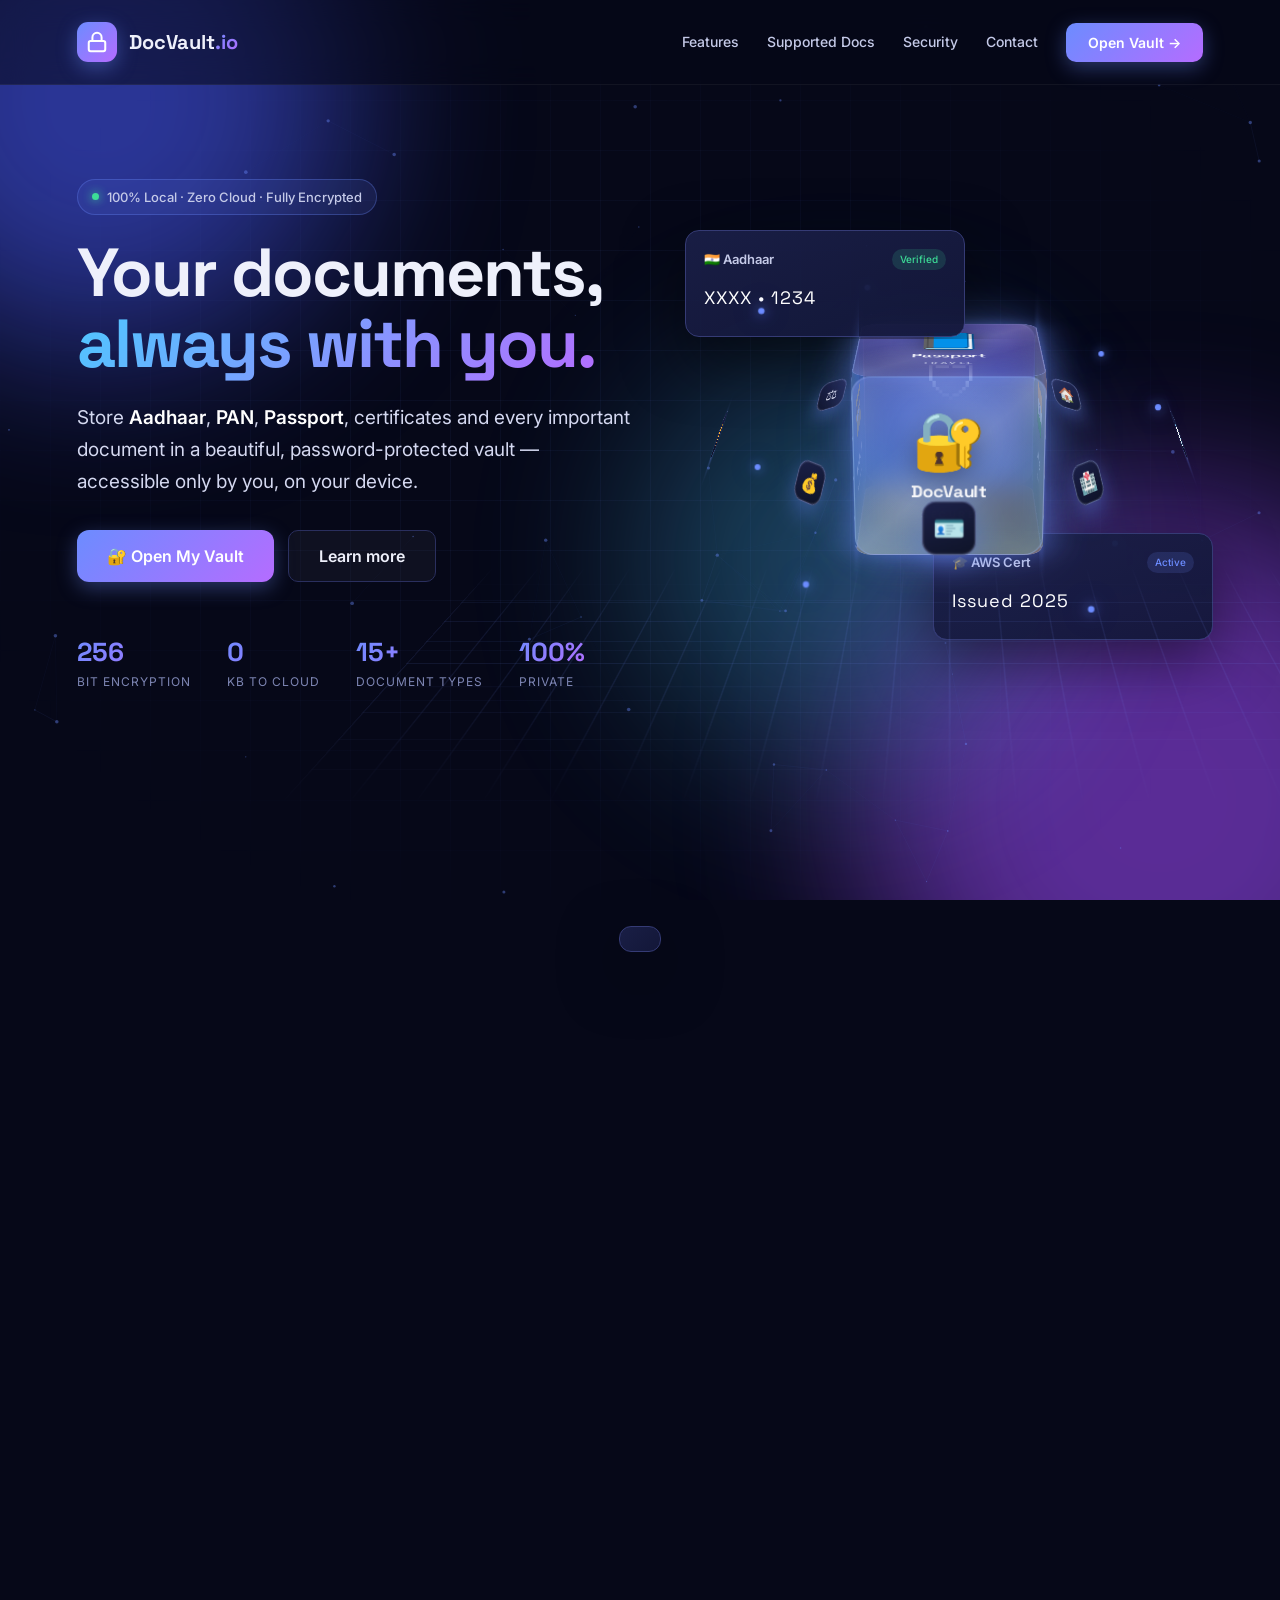
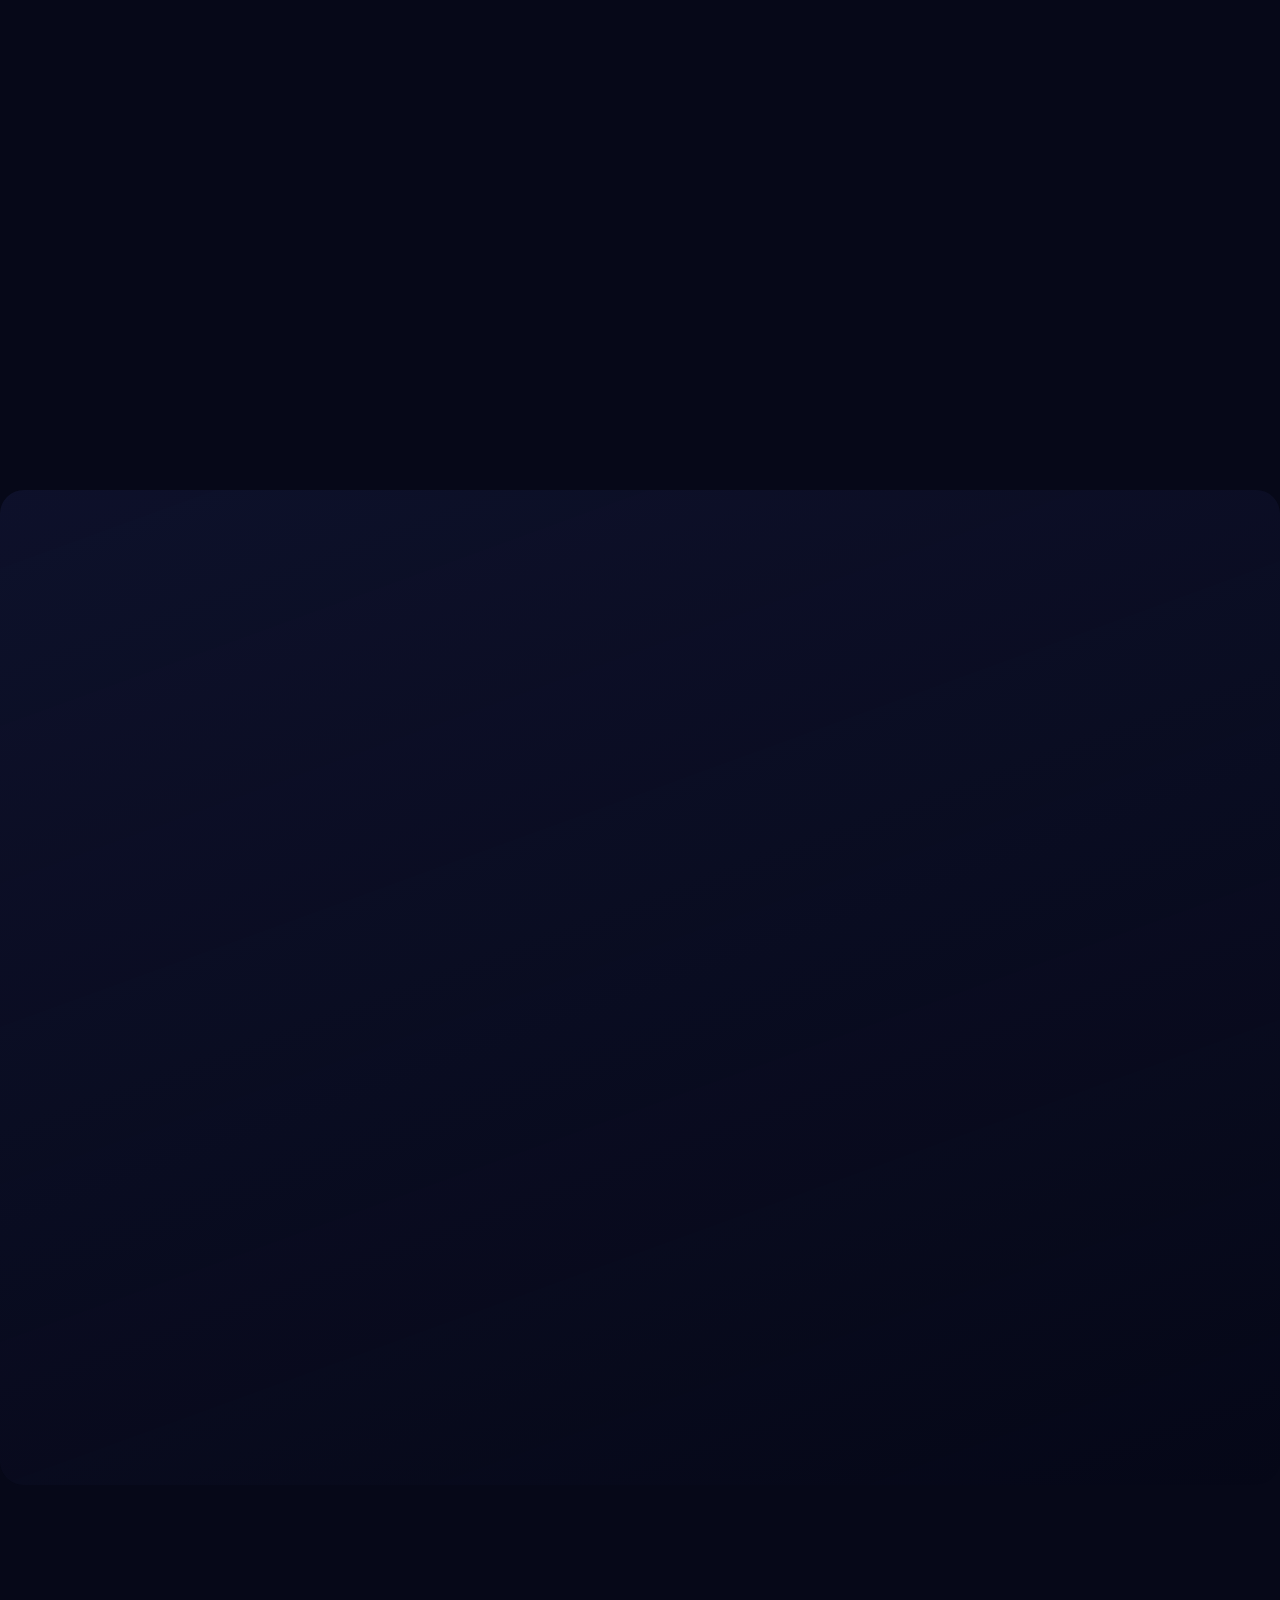
==== commit c95d4e26: "Add 3D animations to vault dashboard: 3D floating documents around vault on empty state, tilt-on-hov" ====
--- a/index.html
+++ b/index.html
@@ -724,11 +724,36 @@
         </div>
       </div>
       <div class="empty-state" id="emptyState">
-        <div class="empty-illus">
-          <div class="ring"></div>
-          <div class="ring r2"></div>
-          <div class="empty-icon">📂</div>
-        </div>
+        <!-- 3D Empty Vault Scene -->
+        <div class="empty-3d">
+          <div class="e3d-stage">
+            <!-- Floating documents in 3D -->
+            <div class="e3d-doc d1">🇮🇳</div>
+            <div class="e3d-doc d2">💳</div>
+            <div class="e3d-doc d3">🎓</div>
+            <div class="e3d-doc d4">📘</div>
+            <div class="e3d-doc d5">🏆</div>
+            <div class="e3d-doc d6">🚗</div>
+
+            <!-- Center vault -->
+            <div class="e3d-vault">
+              <div class="e3d-vault-glow"></div>
+              <div class="e3d-vault-core">
+                <svg viewBox="0 0 24 24" fill="none" stroke="white" stroke-width="2">
+                  <rect x="3" y="11" width="18" height="11" rx="2"/>
+                  <path d="M7 11V7a5 5 0 0110 0v4"/>
+                </svg>
+              </div>
+              <div class="e3d-ring r1"></div>
+              <div class="e3d-ring r2"></div>
+              <div class="e3d-ring r3"></div>
+            </div>
+
+            <!-- Floor reflection -->
+            <div class="e3d-floor"></div>
+          </div>
+        </div>
+
         <h2>Your vault is empty</h2>
         <p>Click <b>+ Add Document</b> to safely store your first Aadhaar, certificate, or any document.</p>
         <button class="btn-primary" id="emptyAdd">+ Add Your First Document</button>
--- a/styles.css
+++ b/styles.css
@@ -1428,14 +1428,177 @@
 
 .content { padding: 28px 32px; flex: 1; }
 
-/* EMPTY STATE */
-.empty-state { text-align: center; padding: 80px 20px; color: var(--muted); }
-.empty-illus { position: relative; width: 140px; height: 140px; margin: 0 auto 20px; display: flex; align-items: center; justify-content: center; }
-.ring { position: absolute; inset: 0; border: 2px solid var(--accent); border-radius: 50%; opacity: .3; animation: pulse 3s ease-out infinite; }
-.ring.r2 { animation-delay: -1.5s; }
-.empty-icon { font-size: 56px; }
-.empty-state h2 { color: var(--text); margin: 0 0 6px; font-family: 'Space Grotesk', sans-serif; }
-.empty-state p { margin-bottom: 20px; }
+/* ============ EMPTY STATE — 3D SCENE ============ */
+.empty-state { text-align: center; padding: 60px 20px; color: var(--muted); position: relative; }
+.empty-state h2 { color: var(--text); margin: 0 0 6px; font-family: 'Space Grotesk', sans-serif; font-size: 28px; }
+.empty-state p { margin-bottom: 24px; font-size: 15px; }
+
+.empty-3d {
+  position: relative; width: 100%; height: 320px;
+  margin-bottom: 30px;
+  perspective: 1200px;
+}
+.e3d-stage {
+  position: absolute; inset: 0;
+  transform-style: preserve-3d;
+  animation: e3dFloat 8s ease-in-out infinite;
+}
+@keyframes e3dFloat {
+  0%,100% { transform: rotateX(8deg) rotateY(0); }
+  50%     { transform: rotateX(8deg) rotateY(8deg); }
+}
+
+/* Floating docs around the vault in 3D */
+.e3d-doc {
+  position: absolute;
+  width: 64px; height: 80px;
+  border-radius: 10px;
+  background: linear-gradient(160deg, rgba(26,31,71,.95), rgba(13,17,38,.95));
+  border: 1.5px solid rgba(170,190,255,.45);
+  display: flex; align-items: center; justify-content: center;
+  font-size: 30px;
+  box-shadow: 0 15px 35px rgba(108,140,255,.4), inset 0 1px 0 rgba(255,255,255,.1);
+  backdrop-filter: blur(10px);
+  top: 50%; left: 50%;
+  margin: -40px 0 0 -32px;
+  animation: docOrbit 12s ease-in-out infinite;
+}
+.e3d-doc::before {
+  content: ''; position: absolute; top: 8px; left: 8px; right: 8px;
+  height: 2px; background: rgba(255,255,255,.15); border-radius: 2px;
+}
+.e3d-doc::after {
+  content: ''; position: absolute; bottom: 10px; left: 8px; right: 8px;
+  height: 1.5px; background: rgba(255,255,255,.08); border-radius: 2px;
+  box-shadow: 0 -6px 0 rgba(255,255,255,.08);
+}
+.e3d-doc.d1 { transform: translate3d(-180px, -60px, 80px) rotate(-12deg); animation-delay: 0s; }
+.e3d-doc.d2 { transform: translate3d(180px, -80px, 60px) rotate(15deg); animation-delay: -2s; }
+.e3d-doc.d3 { transform: translate3d(-200px, 70px, -40px) rotate(-8deg); animation-delay: -4s; }
+.e3d-doc.d4 { transform: translate3d(200px, 60px, -30px) rotate(10deg); animation-delay: -6s; }
+.e3d-doc.d5 { transform: translate3d(-110px, -110px, -60px) rotate(8deg); animation-delay: -1s; }
+.e3d-doc.d6 { transform: translate3d(110px, 100px, 50px) rotate(-15deg); animation-delay: -5s; }
+
+@keyframes docOrbit {
+  0%,100% { translate: 0 0 0; }
+  50% { translate: 0 -15px 0; }
+}
+
+/* Center vault */
+.e3d-vault {
+  position: absolute;
+  top: 50%; left: 50%;
+  width: 120px; height: 120px;
+  margin: -60px 0 0 -60px;
+  transform-style: preserve-3d;
+}
+.e3d-vault-core {
+  position: absolute; inset: 0;
+  border-radius: 24px;
+  background: var(--grad);
+  display: flex; align-items: center; justify-content: center;
+  box-shadow:
+    0 20px 50px rgba(108,140,255,.6),
+    0 0 80px rgba(181,108,255,.4),
+    inset 0 2px 0 rgba(255,255,255,.2),
+    inset 0 -2px 20px rgba(0,0,0,.2);
+  animation: vaultBreathe 3s ease-in-out infinite;
+  z-index: 3;
+}
+.e3d-vault-core svg { width: 56px; height: 56px; filter: drop-shadow(0 4px 8px rgba(0,0,0,.4)); }
+@keyframes vaultBreathe {
+  0%,100% { transform: scale(1) rotateY(0); box-shadow: 0 20px 50px rgba(108,140,255,.6), 0 0 80px rgba(181,108,255,.4); }
+  50% { transform: scale(1.08) rotateY(180deg); box-shadow: 0 25px 70px rgba(181,108,255,.7), 0 0 100px rgba(108,140,255,.5); }
+}
+.e3d-vault-glow {
+  position: absolute; inset: -40px;
+  background: radial-gradient(circle, rgba(108,140,255,.5), transparent 60%);
+  filter: blur(20px); border-radius: 50%;
+  animation: glowSpin 6s linear infinite;
+}
+@keyframes glowSpin {
+  0% { transform: rotate(0); }
+  100% { transform: rotate(360deg); }
+}
+
+/* Pulsing rings */
+.e3d-ring {
+  position: absolute; inset: 0;
+  border: 2px solid rgba(108,140,255,.5);
+  border-radius: 24px;
+  animation: e3dRing 3s ease-out infinite;
+  z-index: 2;
+}
+.e3d-ring.r2 { animation-delay: -1s; }
+.e3d-ring.r3 { animation-delay: -2s; }
+@keyframes e3dRing {
+  0% { transform: scale(1); opacity: 1; border-width: 2px; }
+  100% { transform: scale(2.2); opacity: 0; border-width: 0; }
+}
+
+/* Floor reflection grid */
+.e3d-floor {
+  position: absolute;
+  top: 75%; left: 50%;
+  width: 600px; height: 280px;
+  margin-left: -300px;
+  transform: rotateX(70deg);
+  transform-origin: top center;
+  background-image:
+    linear-gradient(rgba(108,140,255,.18) 1px, transparent 1px),
+    linear-gradient(90deg, rgba(108,140,255,.18) 1px, transparent 1px);
+  background-size: 35px 35px;
+  mask: radial-gradient(ellipse at center top, black, transparent 75%);
+  -webkit-mask: radial-gradient(ellipse at center top, black, transparent 75%);
+  opacity: .6;
+}
+
+/* ============ 3D STAT CARDS ============ */
+.stats-dash { perspective: 1000px; }
+.stat-card {
+  transition: transform .35s cubic-bezier(.34,1.56,.64,1), border-color .25s, box-shadow .25s;
+  transform-style: preserve-3d;
+}
+.stat-card:hover {
+  transform: translateY(-6px) rotateX(-4deg) rotateY(3deg) translateZ(20px);
+  box-shadow:
+    0 20px 50px rgba(108,140,255,.3),
+    0 0 0 1px rgba(108,140,255,.4);
+}
+.stat-card .stat-icon {
+  transition: transform .3s;
+}
+.stat-card:hover .stat-icon {
+  transform: translateZ(20px) scale(1.1) rotate(-8deg);
+}
+.stat-card:hover .stat-info b {
+  transform: translateZ(15px);
+}
+.stat-info b { transition: transform .3s; display: inline-block; }
+
+/* ============ 3D CATEGORY HERO ICON ============ */
+.cat-hero { perspective: 1000px; }
+.cat-hero-icon {
+  transform-style: preserve-3d;
+  animation: catIcon3D 5s ease-in-out infinite !important;
+}
+@keyframes catIcon3D {
+  0%,100% { transform: translateY(0) rotateY(0) rotateX(0); }
+  25% { transform: translateY(-8px) rotateY(15deg) rotateX(-8deg); }
+  50% { transform: translateY(-4px) rotateY(0deg) rotateX(0deg); }
+  75% { transform: translateY(-8px) rotateY(-15deg) rotateX(8deg); }
+}
+
+/* ============ 3D DOCUMENT CARDS ============ */
+.grid { perspective: 1200px; }
+.card { transform-style: preserve-3d; }
+.card:hover {
+  transform: translateY(-5px) rotateX(-3deg) rotateY(2deg);
+}
+.card:hover .card-icon, .card:hover .card-preview {
+  transform: translateZ(15px);
+}
+.card-preview { transition: transform .3s; }
 
 /* GRID */
 .grid {
@@ -2384,6 +2547,24 @@
    MOBILE FIXES — fix specific issues reported
    ============================================================ */
 @media (max-width: 760px) {
+  /* Simplify 3D empty state on mobile */
+  .empty-3d { height: 240px !important; }
+  .e3d-doc { width: 50px !important; height: 64px !important; font-size: 24px !important; margin: -32px 0 0 -25px !important; }
+  .e3d-doc.d1 { transform: translate3d(-110px, -50px, 60px) rotate(-12deg) !important; }
+  .e3d-doc.d2 { transform: translate3d(110px, -60px, 40px) rotate(15deg) !important; }
+  .e3d-doc.d3 { transform: translate3d(-120px, 50px, -30px) rotate(-8deg) !important; }
+  .e3d-doc.d4 { transform: translate3d(120px, 50px, -20px) rotate(10deg) !important; }
+  .e3d-doc.d5 { transform: translate3d(-70px, -80px, -40px) rotate(8deg) !important; }
+  .e3d-doc.d6 { transform: translate3d(70px, 70px, 40px) rotate(-15deg) !important; }
+  .e3d-vault { width: 90px !important; height: 90px !important; margin: -45px 0 0 -45px !important; }
+  .e3d-vault-core svg { width: 42px !important; height: 42px !important; }
+  .e3d-vault-core { border-radius: 18px !important; }
+  .e3d-ring { border-radius: 18px !important; }
+  .e3d-floor { width: 400px !important; margin-left: -200px !important; }
+
+  /* Disable expensive hover-3D on touch */
+  .stat-card:hover, .card:hover, .cat-hero-icon { transform: none !important; }
+
   /* Simplify 3D hero on mobile — keep cube only, hide complex orbits */
   .hero-visual { height: 360px !important; perspective: 900px !important; }
   .cube { width: 130px !important; height: 130px !important; animation-duration: 22s !important; }
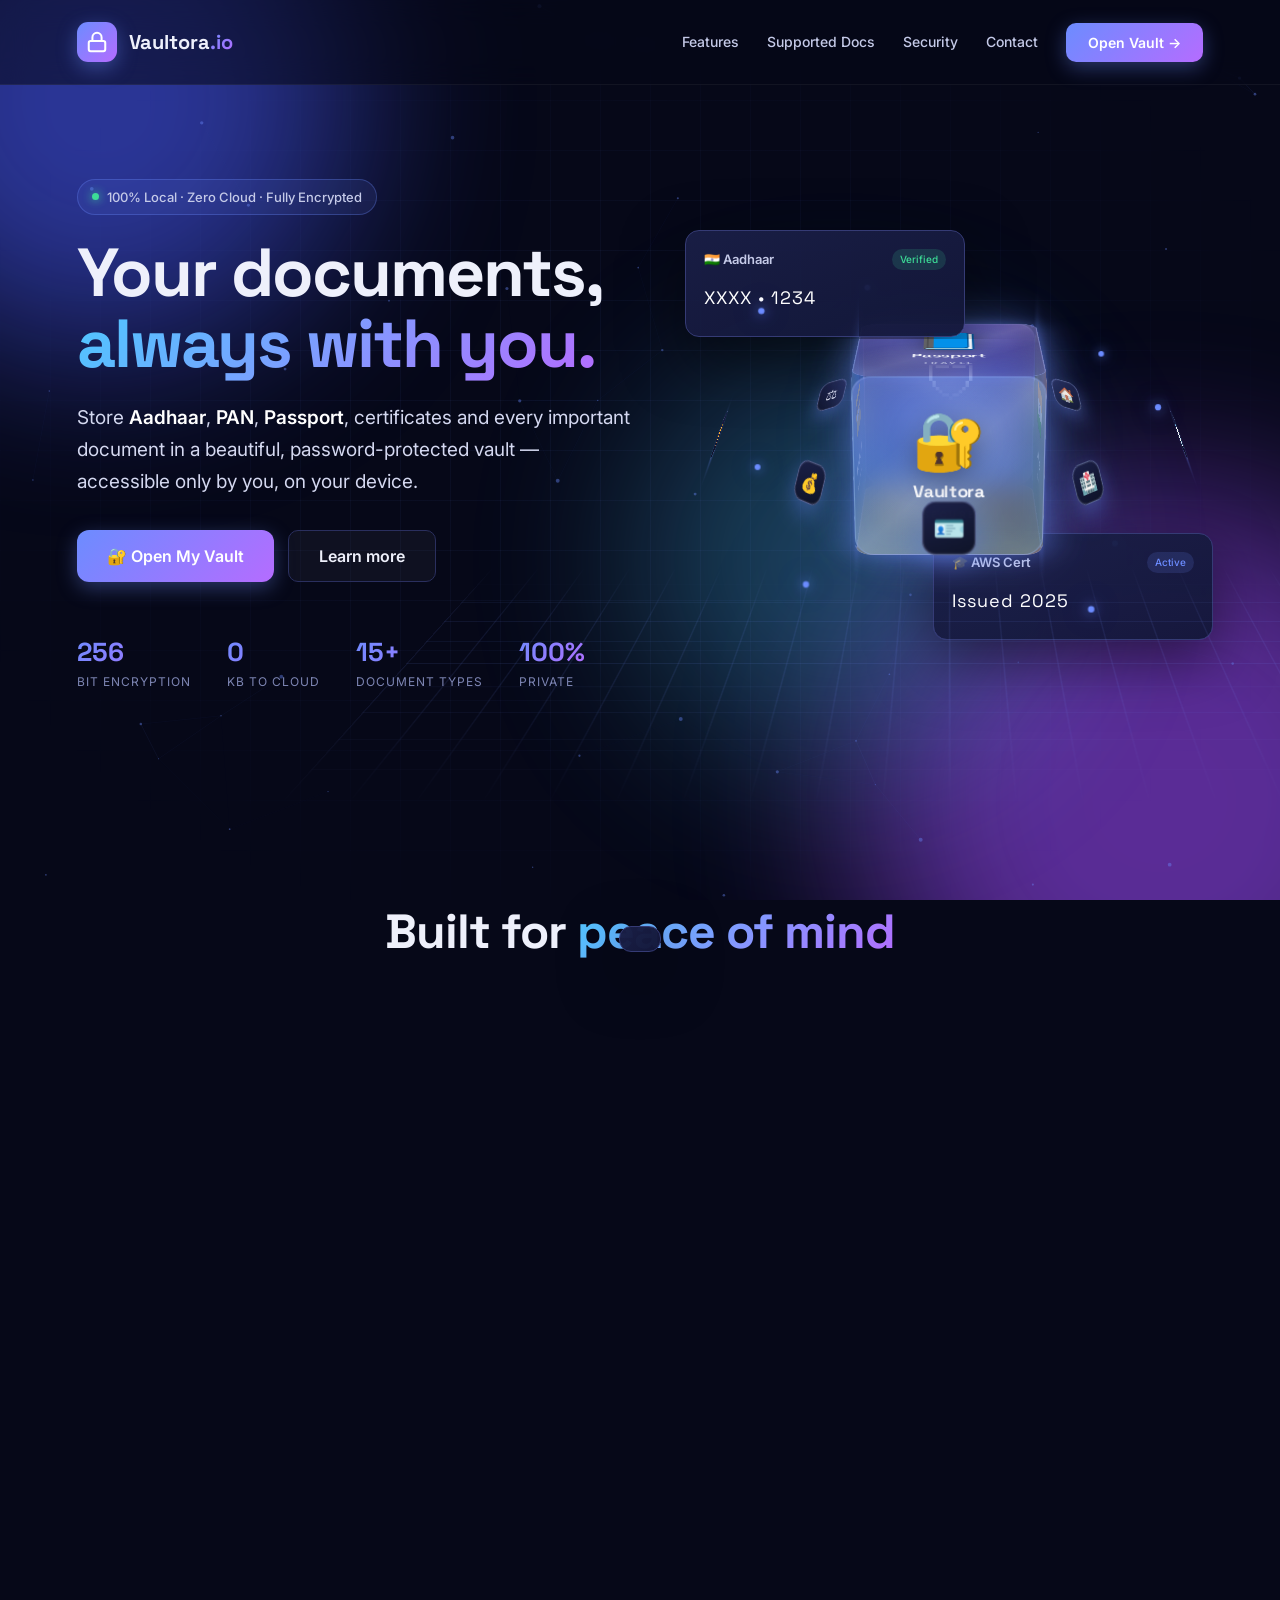
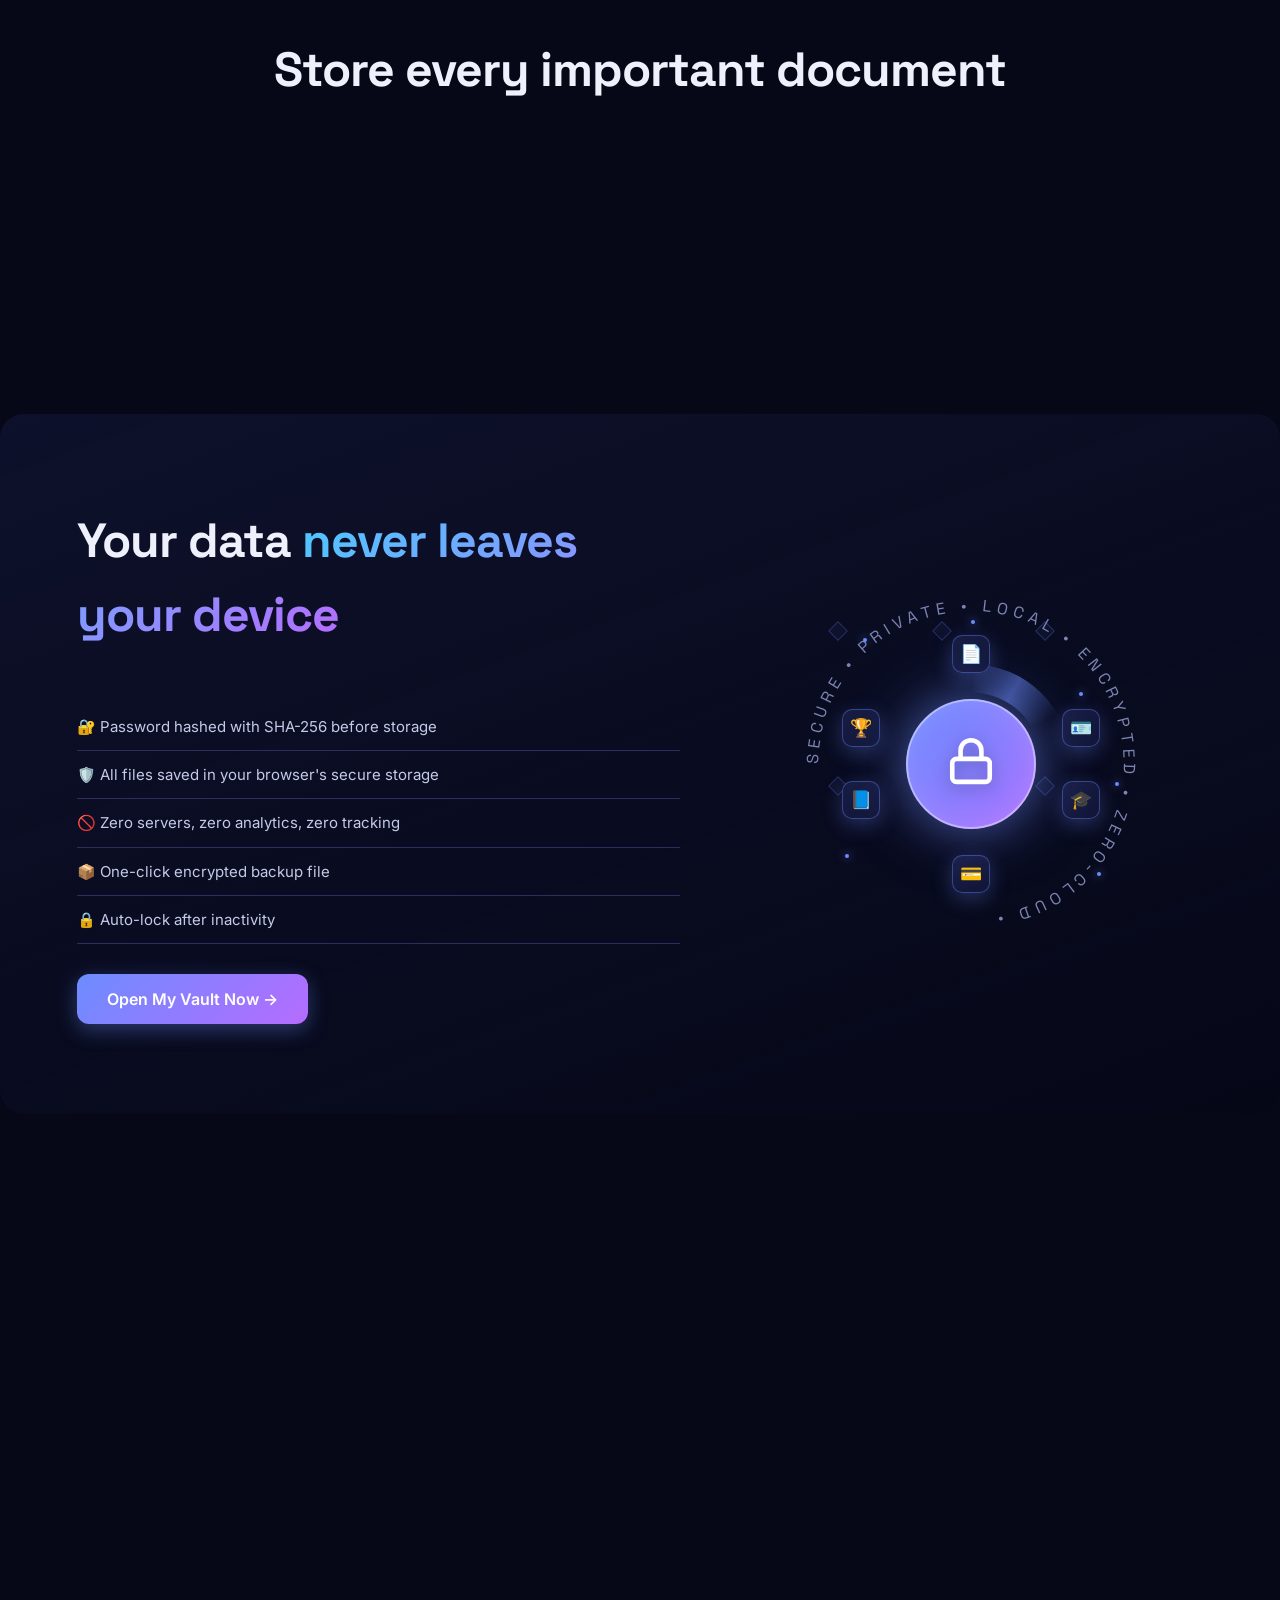
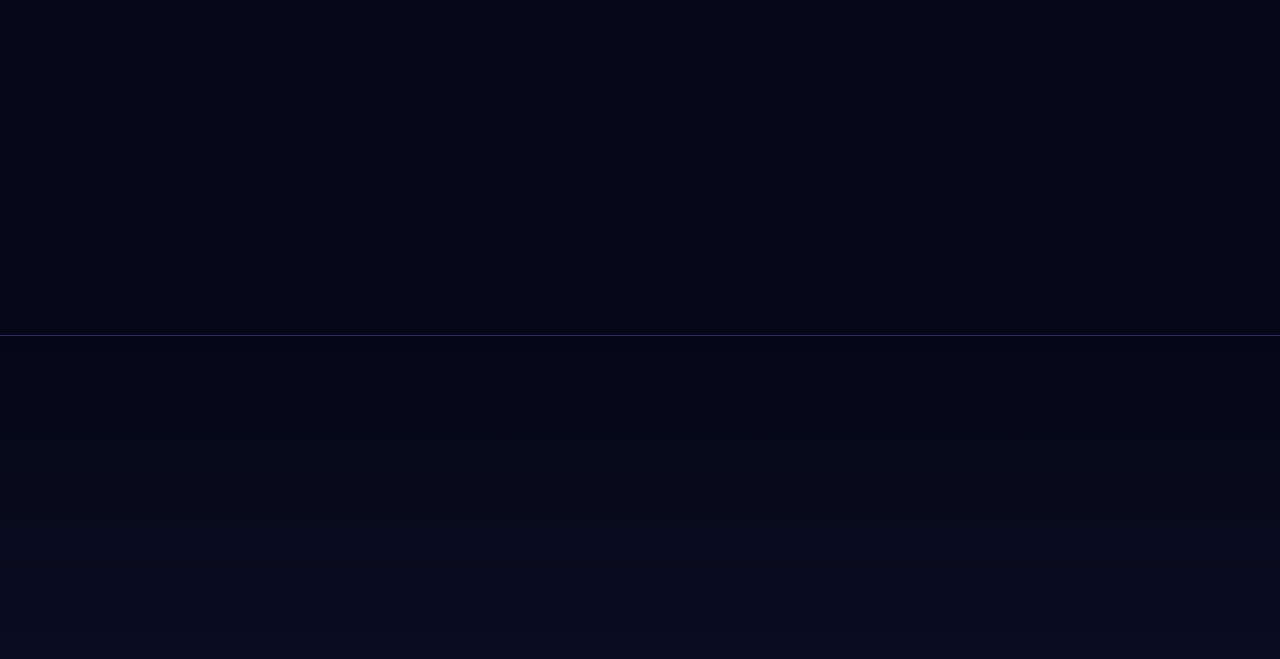
==== commit 5b957db8: "Rebrand: DocVault → Vaultora" ====
--- a/index.html
+++ b/index.html
@@ -7,10 +7,10 @@
 <meta name="apple-mobile-web-app-capable" content="yes"/>
 <meta name="apple-mobile-web-app-status-bar-style" content="black-translucent"/>
 <meta name="mobile-web-app-capable" content="yes"/>
-<meta name="description" content="DocVault — Secure, local-first vault for storing Aadhaar, PAN, certificates and all your important documents."/>
+<meta name="description" content="Vaultora — Secure, local-first vault for storing Aadhaar, PAN, certificates and all your important documents."/>
 <link rel="manifest" href="manifest.json"/>
 <link rel="icon" href="data:image/svg+xml,%3Csvg xmlns='http://www.w3.org/2000/svg' viewBox='0 0 24 24'%3E%3Crect x='3' y='11' width='18' height='11' rx='2' fill='%236c8cff'/%3E%3Cpath d='M7 11V7a5 5 0 0110 0v4' stroke='%236c8cff' stroke-width='2' fill='none'/%3E%3C/svg%3E"/>
-<title>DocVault — Secure Digital Document & Certificate Vault</title>
+<title>Vaultora — Secure Digital Document & Certificate Vault</title>
 <link rel="preconnect" href="https://fonts.googleapis.com">
 <link rel="preconnect" href="https://fonts.gstatic.com" crossorigin>
 <link href="https://fonts.googleapis.com/css2?family=Inter:wght@400;500;600;700;800&family=Space+Grotesk:wght@500;700&family=Playfair+Display:ital,wght@1,700&display=swap" rel="stylesheet">
@@ -37,7 +37,7 @@
           <path d="M7 11V7a5 5 0 0110 0v4"/>
         </svg>
       </div>
-      <div class="logo-text">DocVault<span>.io</span></div>
+      <div class="logo-text">Vaultora<span>.io</span></div>
     </div>
     <button class="nav-burger" id="navBurger" aria-label="Menu">
       <span></span><span></span><span></span>
@@ -76,7 +76,7 @@
           <div class="face front">
             <div class="face-inner">
               <div class="face-icon">🔐</div>
-              <div class="face-label">DocVault</div>
+              <div class="face-label">Vaultora</div>
               <div class="face-sub">SECURE</div>
             </div>
           </div>
@@ -346,7 +346,7 @@
       <div>
         <div class="logo" style="margin-bottom:10px">
           <div class="logo-mark"><svg viewBox="0 0 24 24" fill="none" stroke="currentColor" stroke-width="2.2"><rect x="3" y="11" width="18" height="11" rx="2"/><path d="M7 11V7a5 5 0 0110 0v4"/></svg></div>
-          <div class="logo-text">DocVault<span>.io</span></div>
+          <div class="logo-text">Vaultora<span>.io</span></div>
         </div>
         <p class="foot-tag">Your private document & certificate vault. 100% local, zero cloud.</p>
       </div>
@@ -365,7 +365,7 @@
       </div>
     </div>
     <div class="foot-bottom">
-      <p>© 2026 DocVault — Made with ❤ for your privacy.</p>
+      <p>© 2026 Vaultora — Made with ❤ for your privacy.</p>
     </div>
   </footer>
 
@@ -385,7 +385,7 @@
               <path d="M7 11V7a5 5 0 0110 0v4"/>
             </svg>
           </div>
-          <span>DocVault</span>
+          <span>Vaultora</span>
         </div>
       </div>
 
@@ -628,7 +628,7 @@
           <path d="M7 11V7a5 5 0 0110 0v4"/>
         </svg>
       </div>
-      <span>DocVault</span>
+      <span>Vaultora</span>
     </div>
 
     <button class="add-btn" id="addBtn">
@@ -984,7 +984,7 @@
               <path d="M7 11V7a5 5 0 0110 0v4"/>
             </svg>
           </div>
-          <h2>DocVault</h2>
+          <h2>Vaultora</h2>
           <p class="muted">Version 2.0 · Local-First Document Vault</p>
           <ul class="about-list">
             <li>🔐 SHA-256 password hashing</li>
